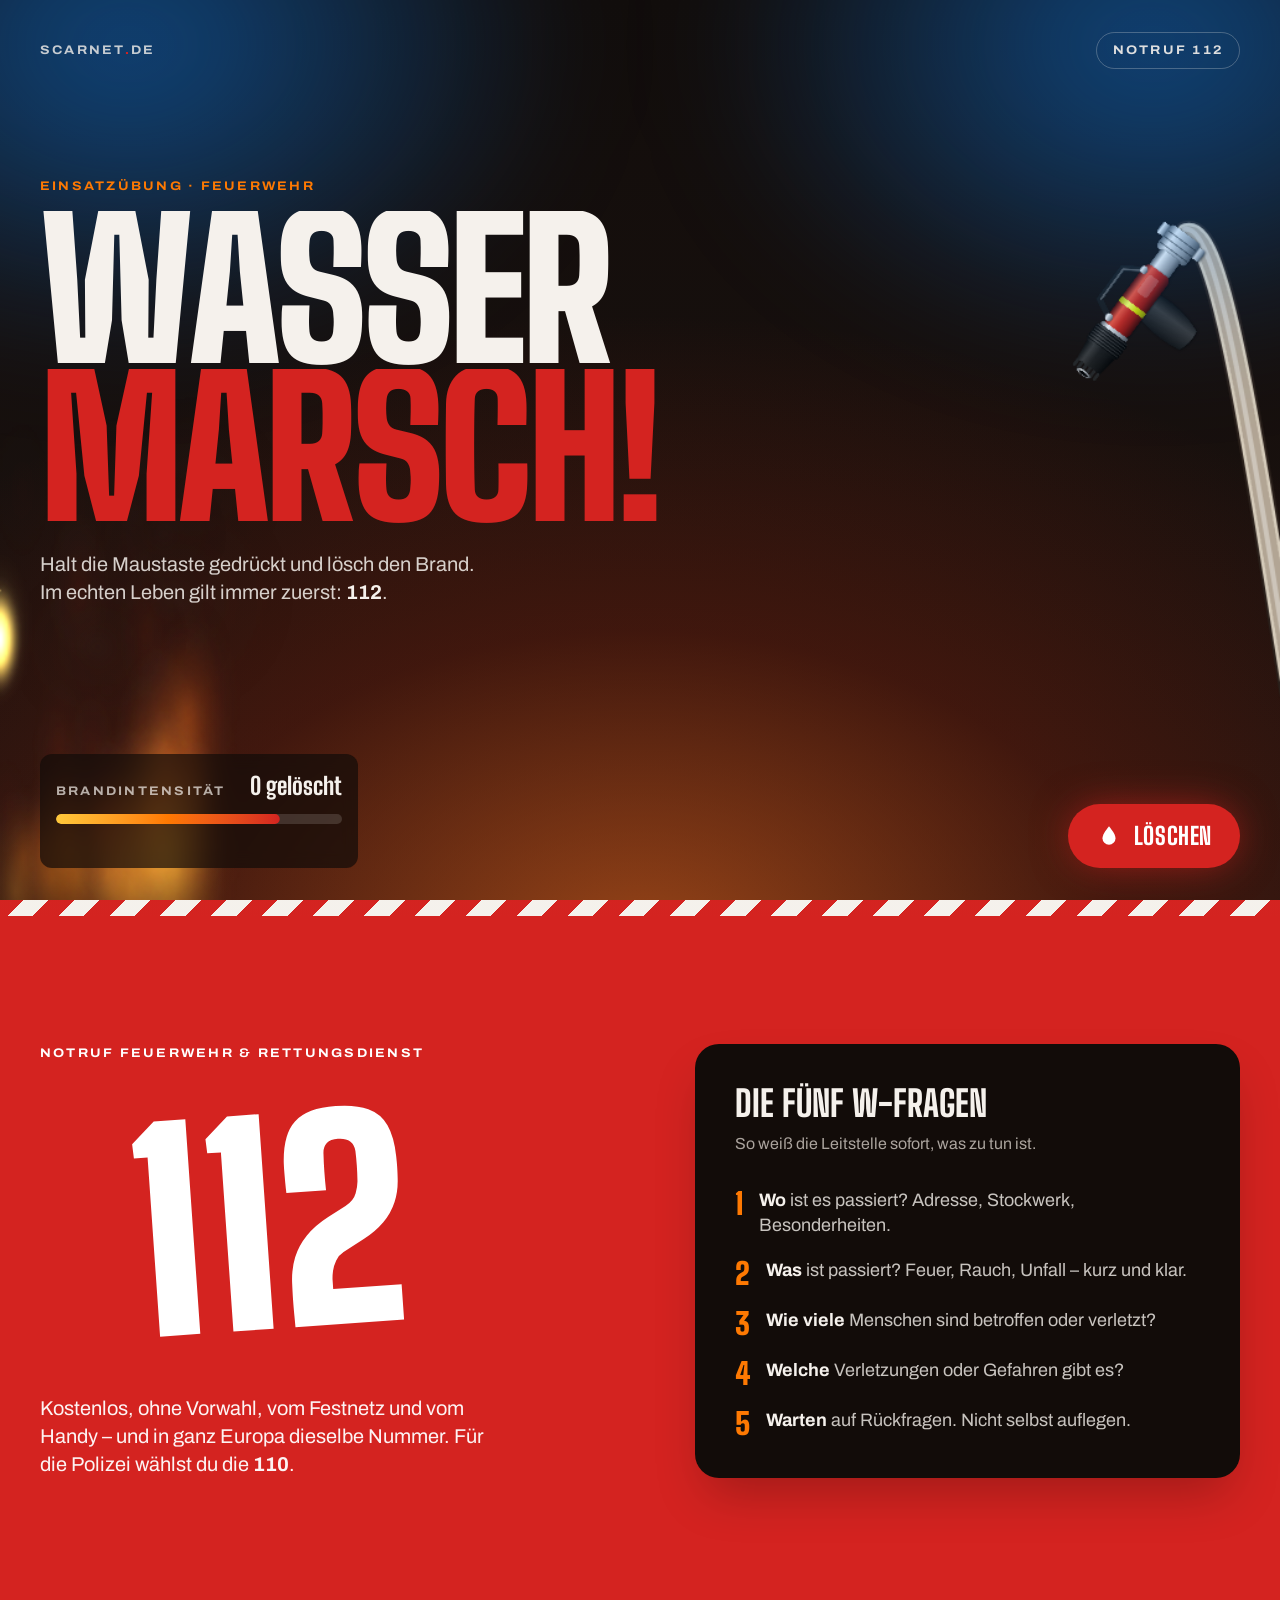
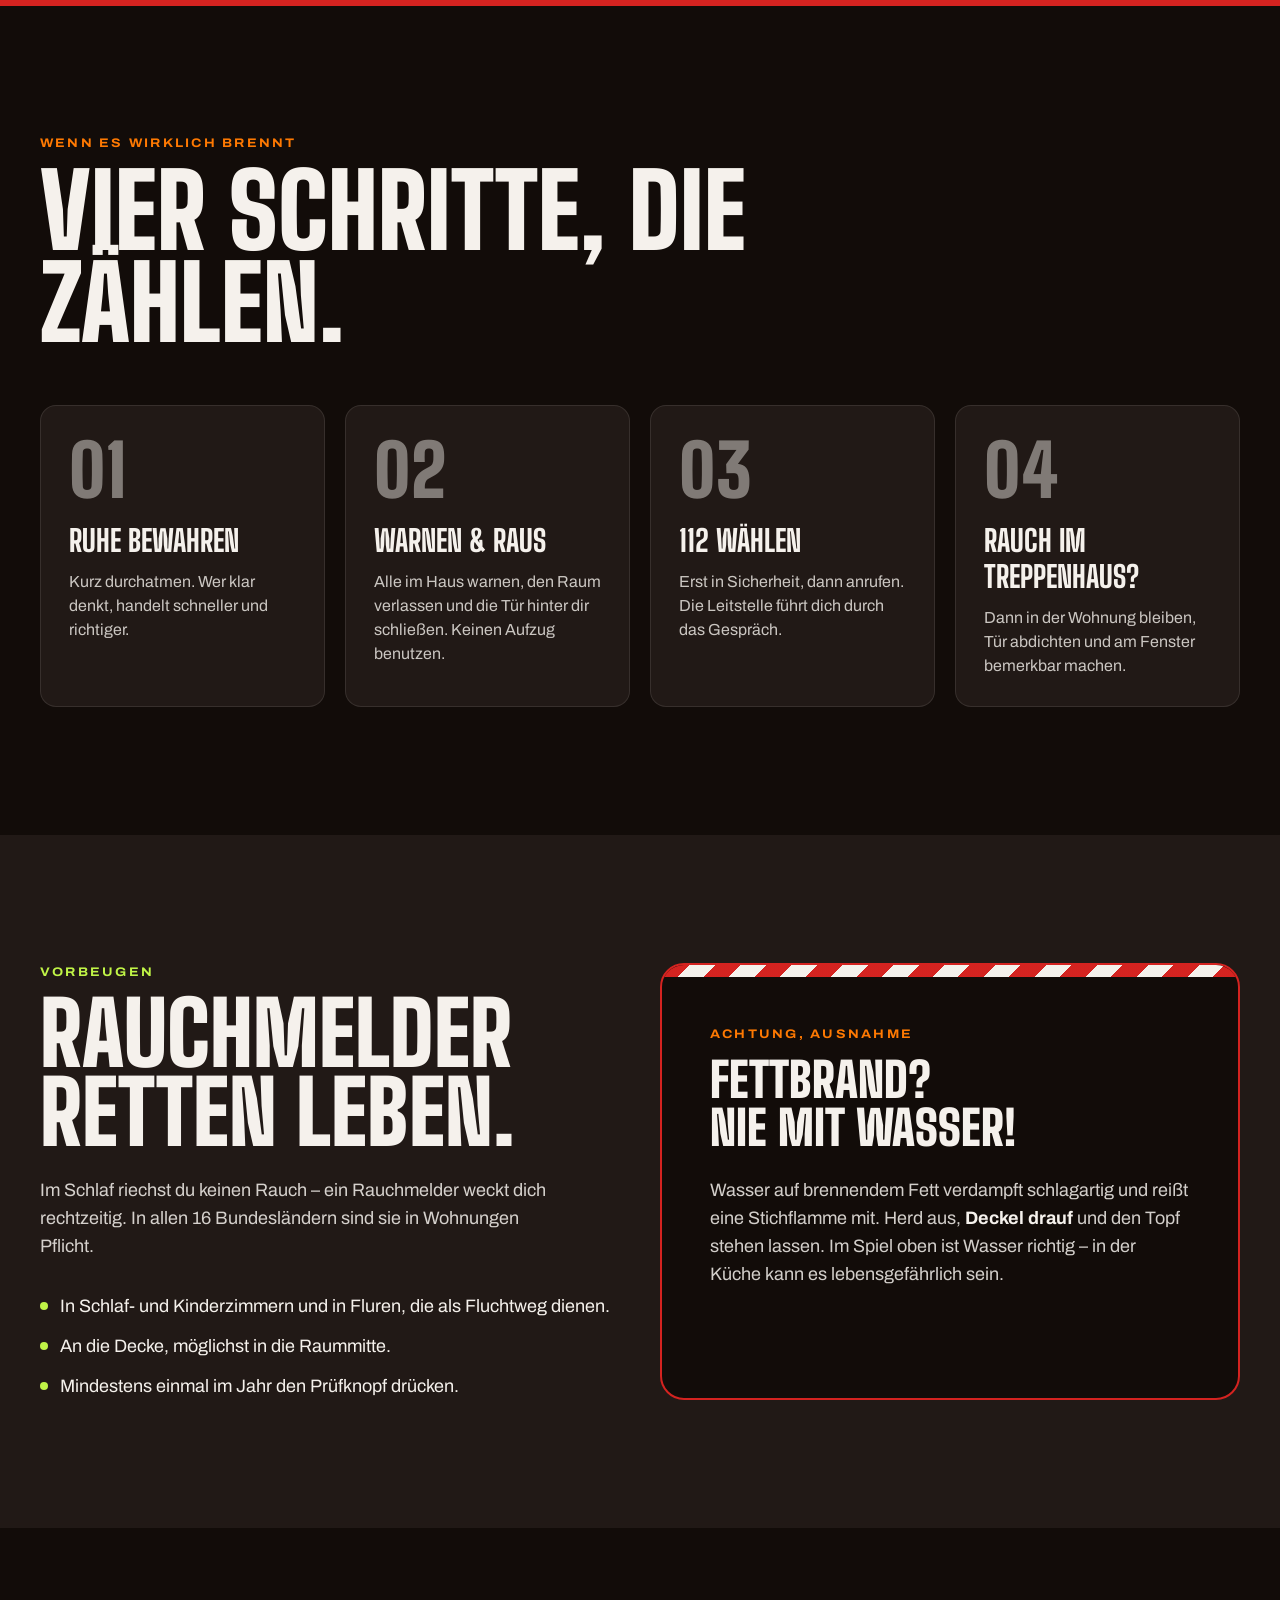
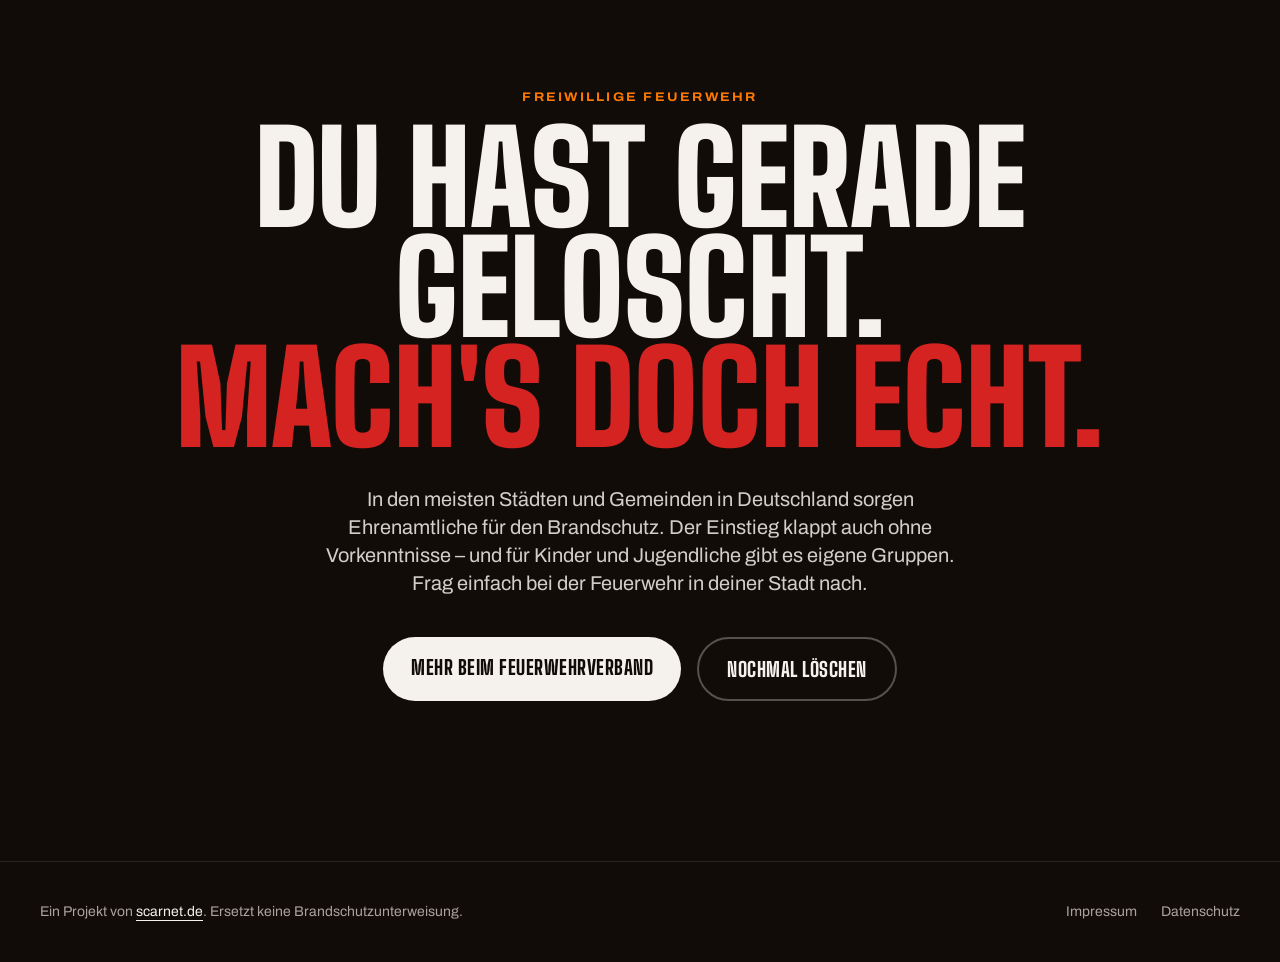
==== feuerwehr/index.html @ ac840544 "Neue Unterseite /feuerwehr: Landingpage „Wasser marsch!“ - Interaktive Lösch-Animation (Canvas): Feu" ====
<!DOCTYPE html><html lang="de"><head><meta charset="utf-8"><meta name="viewport" content="width=device-width, initial-scale=1"><title>Wasser marsch! – Feuerwehr-Landingpage | scarnet.de</title><meta name="description" content="Lösch den Brand selbst – und lern nebenbei, was im Ernstfall zählt: Notruf 112, die W-Fragen, Verhalten im Brandfall und warum Rauchmelder Leben retten."><link rel="canonical" href="https://scarnet.de/feuerwehr/"><meta name="theme-color" content="#1a1310"><link rel="icon" type="image/svg+xml" href="/feuerwehr/favicon.svg"><meta property="og:type" content="website"><meta property="og:locale" content="de_DE"><meta property="og:title" content="Wasser marsch! – Feuerwehr-Landingpage | scarnet.de"><meta property="og:description" content="Lösch den Brand selbst – und lern nebenbei, was im Ernstfall zählt: Notruf 112, die W-Fragen, Verhalten im Brandfall und warum Rauchmelder Leben retten."><meta property="og:url" content="https://scarnet.de/feuerwehr/"><link rel="stylesheet" href="/feuerwehr/assets/index.zznIgmLf.css"><style>html.lenis,html.lenis body{height:auto}.lenis:not(.lenis-autoToggle).lenis-stopped{overflow:clip}.lenis [data-lenis-prevent],.lenis [data-lenis-prevent-wheel],.lenis [data-lenis-prevent-touch],.lenis [data-lenis-prevent-vertical],.lenis [data-lenis-prevent-horizontal]{overscroll-behavior:contain}.lenis.lenis-smooth iframe{pointer-events:none}.lenis.lenis-autoToggle{transition-behavior:allow-discrete;transition-property:overflow;transition-duration:1ms}
</style></head><body class="min-h-dvh bg-nacht text-kreide"><a href="#inhalt" class="sr-only focus:not-sr-only focus:fixed focus:left-4 focus:top-4 focus:z-50 focus:bg-leucht focus:px-4 focus:py-2 focus:font-bold focus:text-nacht">Zum Inhalt springen</a><section id="einsatz" class="blaulicht relative isolate h-[100svh] min-h-[640px] overflow-hidden bg-gradient-to-b from-[#120d0b] to-[#1d1310]" aria-labelledby="hero-titel"><div id="glut" class="absolute inset-0 -z-20 opacity-80 transition-opacity duration-500" aria-hidden="true" style="background: radial-gradient(ellipse 75% 70% at 50% 105%, rgb(255 110 30 / 0.55), rgb(180 40 10 / 0.25) 50%, transparent 100%);"></div><canvas id="feuer" class="absolute inset-0 -z-10 h-full w-full touch-pan-y select-none" aria-hidden="true"></canvas><header class="relative z-10 flex items-center justify-between px-5 pt-5 sm:px-10 sm:pt-8"><a href="/" class="eyebrow text-kreide/80 hover:text-kreide">scarnet<span class="text-feuerrot">.</span>de</a><a href="#notruf" class="eyebrow rounded-full border border-kreide/25 px-4 py-2 text-kreide/90 hover:border-leucht hover:text-leucht">Notruf 112</a></header><div class="pointer-events-none relative z-10 px-5 pt-[9vh] sm:px-10 lg:pt-[12vh]"><p class="eyebrow hero-reveal text-glut">Einsatzübung · Feuerwehr</p><h1 id="hero-titel" class="hero-titel mt-4 font-display text-[clamp(4.2rem,15vw,13rem)] leading-[0.82] font-black tracking-tight uppercase">Wasser<br><span class="text-feuerrot">marsch!</span></h1><p class="hero-reveal mt-6 max-w-md text-lg text-kreide/85 sm:text-xl"><span class="hidden sm:inline">Halt die Maustaste gedrückt</span><span class="sm:hidden">Halt den Finger drauf</span> und lösch den Brand. Im echten Leben gilt immer zuerst: <strong class="text-kreide">112</strong>.</p><button id="animation-start" type="button" hidden class="pointer-events-auto mt-6 rounded-full border-2 border-glut px-5 py-2.5 font-bold text-glut hover:bg-glut hover:text-nacht">▶ Feuer-Animation starten</button></div><div class="absolute inset-x-0 bottom-0 z-10 flex flex-wrap items-end justify-between gap-4 px-5 pb-6 sm:px-10 sm:pb-8"><div class="hero-reveal min-w-[220px] rounded-xl bg-nacht/70 p-4 backdrop-blur-sm"><div class="flex items-baseline justify-between gap-6"><span class="eyebrow text-kreide/70">Brandintensität</span><span id="geloescht" class="font-display text-2xl font-extrabold" aria-live="polite">0 gelöscht</span></div><div class="mt-3 h-2.5 overflow-hidden rounded-full bg-kreide/15" role="meter" aria-label="Brandintensität" aria-valuemin="0" aria-valuemax="100" aria-valuenow="80" id="meter"><div id="meter-balken" class="h-full w-4/5 origin-left rounded-full bg-gradient-to-r from-flamme via-glut to-feuerrot"></div></div><p id="meldung" class="mt-2 h-5 text-sm text-leucht" aria-live="polite"></p></div><button id="spritze" type="button" class="hero-reveal group flex items-center gap-3 rounded-full bg-feuerrot px-7 py-4 font-display text-2xl font-extrabold tracking-wide text-white uppercase shadow-[0_0_40px_-5px] shadow-feuerrot/70 transition-transform select-none hover:scale-[1.03] active:scale-95" aria-describedby="spritze-hilfe"><svg width="26" height="26" viewBox="0 0 24 24" fill="none" aria-hidden="true"><path d="M12 3c3.5 4.6 6 8 6 11a6 6 0 1 1-12 0c0-3 2.5-6.4 6-11Z" fill="currentColor"></path></svg>Löschen</button><span id="spritze-hilfe" class="sr-only">Gedrückt halten (oder Leertaste halten), um automatisch auf den größten Brandherd zu zielen.</span></div></section><script type="module" src="/feuerwehr/assets/Hero.astro_astro_type_script_index_0_lang.CgoLhnxc.js"></script><main id="inhalt"><div class="warnstreifen h-4" aria-hidden="true"></div><!-- Notruf --><section id="notruf" class="relative overflow-hidden bg-feuerrot px-5 py-24 sm:px-10 lg:py-32" aria-labelledby="notruf-titel"><div class="mx-auto grid max-w-7xl gap-14 lg:grid-cols-[1.1fr_1fr] lg:items-center"><div><p class="eyebrow reveal text-white">Notruf Feuerwehr & Rettungsdienst</p><h2 id="notruf-titel" class="nummer mt-2 font-display text-[clamp(9rem,32vw,24rem)] leading-[0.78] font-black text-white">112</h2><p class="reveal mt-6 max-w-md text-xl text-white/95">Kostenlos, ohne Vorwahl, vom Festnetz und vom Handy – und in ganz Europa dieselbe Nummer. Für die Polizei wählst du die <strong>110</strong>.</p></div><div class="reveal rounded-3xl bg-nacht p-7 shadow-2xl sm:p-10"><h3 class="font-display text-4xl font-extrabold uppercase">Die fünf W-Fragen</h3><p class="mt-2 text-rauch">So weiß die Leitstelle sofort, was zu tun ist.</p><ol class="mt-8 space-y-5"><li class="wfrage flex gap-4"><span class="font-display text-3xl leading-none font-black text-glut tabular-nums">1</span><p class="text-lg leading-snug"><strong class="text-kreide">Wo</strong> <span class="text-kreide/80">ist es passiert? Adresse, Stockwerk, Besonderheiten.</span></p></li><li class="wfrage flex gap-4"><span class="font-display text-3xl leading-none font-black text-glut tabular-nums">2</span><p class="text-lg leading-snug"><strong class="text-kreide">Was</strong> <span class="text-kreide/80">ist passiert? Feuer, Rauch, Unfall – kurz und klar.</span></p></li><li class="wfrage flex gap-4"><span class="font-display text-3xl leading-none font-black text-glut tabular-nums">3</span><p class="text-lg leading-snug"><strong class="text-kreide">Wie viele</strong> <span class="text-kreide/80">Menschen sind betroffen oder verletzt?</span></p></li><li class="wfrage flex gap-4"><span class="font-display text-3xl leading-none font-black text-glut tabular-nums">4</span><p class="text-lg leading-snug"><strong class="text-kreide">Welche</strong> <span class="text-kreide/80">Verletzungen oder Gefahren gibt es?</span></p></li><li class="wfrage flex gap-4"><span class="font-display text-3xl leading-none font-black text-glut tabular-nums">5</span><p class="text-lg leading-snug"><strong class="text-kreide">Warten</strong> <span class="text-kreide/80">auf Rückfragen. Nicht selbst auflegen.</span></p></li></ol></div></div></section><!-- Verhalten im Brandfall --><section id="brandfall" class="px-5 py-24 sm:px-10 lg:py-32" aria-labelledby="brandfall-titel"><div class="mx-auto max-w-7xl"><p class="eyebrow reveal text-glut">Wenn es wirklich brennt</p><h2 id="brandfall-titel" class="reveal mt-3 max-w-3xl font-display text-[clamp(3rem,8vw,6.5rem)] leading-[0.9] font-black uppercase">Vier Schritte, die zählen.</h2><div class="mt-14 grid gap-5 sm:grid-cols-2 lg:grid-cols-4"><article class="karte group relative overflow-hidden rounded-2xl border border-kreide/10 bg-asche p-7"><span class="font-display text-7xl font-black text-kreide/45 transition-colors group-hover:text-feuerrot" aria-hidden="true">01</span><h3 class="mt-4 font-display text-3xl font-extrabold uppercase">Ruhe bewahren</h3><p class="mt-3 text-kreide/80">Kurz durchatmen. Wer klar denkt, handelt schneller und richtiger.</p><span class="reflex absolute inset-x-0 bottom-0 h-1.5 origin-left scale-x-0 transition-transform duration-500 group-hover:scale-x-100" aria-hidden="true"></span></article><article class="karte group relative overflow-hidden rounded-2xl border border-kreide/10 bg-asche p-7"><span class="font-display text-7xl font-black text-kreide/45 transition-colors group-hover:text-feuerrot" aria-hidden="true">02</span><h3 class="mt-4 font-display text-3xl font-extrabold uppercase">Warnen &amp; raus</h3><p class="mt-3 text-kreide/80">Alle im Haus warnen, den Raum verlassen und die Tür hinter dir schließen. Keinen Aufzug benutzen.</p><span class="reflex absolute inset-x-0 bottom-0 h-1.5 origin-left scale-x-0 transition-transform duration-500 group-hover:scale-x-100" aria-hidden="true"></span></article><article class="karte group relative overflow-hidden rounded-2xl border border-kreide/10 bg-asche p-7"><span class="font-display text-7xl font-black text-kreide/45 transition-colors group-hover:text-feuerrot" aria-hidden="true">03</span><h3 class="mt-4 font-display text-3xl font-extrabold uppercase">112 wählen</h3><p class="mt-3 text-kreide/80">Erst in Sicherheit, dann anrufen. Die Leitstelle führt dich durch das Gespräch.</p><span class="reflex absolute inset-x-0 bottom-0 h-1.5 origin-left scale-x-0 transition-transform duration-500 group-hover:scale-x-100" aria-hidden="true"></span></article><article class="karte group relative overflow-hidden rounded-2xl border border-kreide/10 bg-asche p-7"><span class="font-display text-7xl font-black text-kreide/45 transition-colors group-hover:text-feuerrot" aria-hidden="true">04</span><h3 class="mt-4 font-display text-3xl font-extrabold uppercase">Rauch im Treppenhaus?</h3><p class="mt-3 text-kreide/80">Dann in der Wohnung bleiben, Tür abdichten und am Fenster bemerkbar machen.</p><span class="reflex absolute inset-x-0 bottom-0 h-1.5 origin-left scale-x-0 transition-transform duration-500 group-hover:scale-x-100" aria-hidden="true"></span></article></div></div></section><!-- Rauchmelder & Fettbrand --><section id="rauchmelder" class="bg-asche px-5 py-24 sm:px-10 lg:py-32" aria-labelledby="rauchmelder-titel"><div class="mx-auto grid max-w-7xl gap-10 lg:grid-cols-2"><div class="reveal"><p class="eyebrow text-leucht">Vorbeugen</p><h2 id="rauchmelder-titel" class="mt-3 font-display text-[clamp(3rem,7vw,5.5rem)] leading-[0.9] font-black uppercase">Rauchmelder<br>retten Leben.</h2><p class="mt-6 max-w-lg text-lg text-kreide/85">Im Schlaf riechst du keinen Rauch – ein Rauchmelder weckt dich rechtzeitig. In allen 16 Bundesländern sind sie in Wohnungen Pflicht.</p><ul class="mt-8 space-y-3 text-lg"><li class="flex gap-3"><span class="mt-2.5 h-2 w-2 shrink-0 rounded-full bg-leucht" aria-hidden="true"></span>In Schlaf- und Kinderzimmern und in Fluren, die als Fluchtweg dienen.</li><li class="flex gap-3"><span class="mt-2.5 h-2 w-2 shrink-0 rounded-full bg-leucht" aria-hidden="true"></span>An die Decke, möglichst in die Raummitte.</li><li class="flex gap-3"><span class="mt-2.5 h-2 w-2 shrink-0 rounded-full bg-leucht" aria-hidden="true"></span>Mindestens einmal im Jahr den Prüfknopf drücken.</li></ul></div><aside class="reveal relative overflow-hidden rounded-3xl border-2 border-feuerrot bg-nacht p-8 sm:p-12" aria-labelledby="fett-titel"><div class="warnstreifen absolute inset-x-0 top-0 h-3" aria-hidden="true"></div><p class="eyebrow mt-3 text-glut">Achtung, Ausnahme</p><h3 id="fett-titel" class="mt-3 font-display text-5xl leading-none font-black uppercase">Fettbrand?<br>Nie mit Wasser!</h3><p class="mt-6 text-lg text-kreide/85">Wasser auf brennendem Fett verdampft schlagartig und reißt eine Stichflamme mit. Herd aus, <strong class="text-kreide">Deckel drauf</strong> und den Topf stehen lassen. Im Spiel oben ist Wasser richtig – in der Küche kann es lebensgefährlich sein.</p></aside></div></section><!-- Mitmachen --><section id="mitmachen" class="relative overflow-hidden px-5 py-28 sm:px-10 lg:py-40" aria-labelledby="mitmachen-titel"><div class="mx-auto max-w-5xl text-center"><p class="eyebrow reveal text-glut">Freiwillige Feuerwehr</p><h2 id="mitmachen-titel" class="mitmachen-titel mt-4 font-display text-[clamp(3.4rem,10vw,8.5rem)] leading-[0.86] font-black uppercase">Du hast gerade gelöscht.<br><span class="text-feuerrot">Mach's doch echt.</span></h2><p class="reveal mx-auto mt-8 max-w-2xl text-lg text-kreide/85 sm:text-xl">In den meisten Städten und Gemeinden in Deutschland sorgen Ehrenamtliche für den Brandschutz. Der Einstieg klappt auch ohne Vorkenntnisse – und für Kinder und Jugendliche gibt es eigene Gruppen. Frag einfach bei der Feuerwehr in deiner Stadt nach.</p><div class="reveal mt-10 flex flex-wrap justify-center gap-4"><a href="https://www.feuerwehrverband.de" rel="noopener" target="_blank" class="rounded-full bg-kreide px-7 py-4 font-display text-xl font-extrabold tracking-wide text-nacht uppercase transition-transform hover:scale-[1.03]">Mehr beim Feuerwehrverband<span class="sr-only"> (öffnet in neuem Tab)</span></a><a href="#einsatz" class="rounded-full border-2 border-kreide/30 px-7 py-4 font-display text-xl font-extrabold tracking-wide uppercase hover:border-leucht hover:text-leucht">Nochmal löschen</a></div></div></section></main><footer class="border-t border-kreide/10 px-5 py-10 sm:px-10"><div class="mx-auto flex max-w-7xl flex-wrap items-center justify-between gap-4 text-sm text-rauch"><p>Ein Projekt von <a href="/" class="text-kreide underline underline-offset-4 hover:text-leucht">scarnet.de</a>. Ersetzt keine Brandschutzunterweisung.</p><nav aria-label="Rechtliches" class="flex gap-6"><a href="/impressum.html" class="hover:text-kreide">Impressum</a><a href="/datenschutz.html" class="hover:text-kreide">Datenschutz</a></nav></div></footer></body></html><script type="module" src="/feuerwehr/assets/index.astro_astro_type_script_index_0_lang.x2PmOi1U.js"></script>
---- feuerwehr/assets/index.zznIgmLf.css ----
@font-face{font-family:Archivo Variable;font-style:normal;font-display:swap;font-weight:100 900;font-stretch:62% 125%;src:url(/feuerwehr/assets/archivo-vietnamese-wdth-normal.rJmnGBSt.woff2)format("woff2-variations");unicode-range:U+102-103,U+110-111,U+128-129,U+168-169,U+1A0-1A1,U+1AF-1B0,U+300-301,U+303-304,U+308-309,U+323,U+329,U+1EA0-1EF9,U+20AB}@font-face{font-family:Archivo Variable;font-style:normal;font-display:swap;font-weight:100 900;font-stretch:62% 125%;src:url(/feuerwehr/assets/archivo-latin-ext-wdth-normal.7khWdh9v.woff2)format("woff2-variations");unicode-range:U+100-2BA,U+2BD-2C5,U+2C7-2CC,U+2CE-2D7,U+2DD-2FF,U+304,U+308,U+329,U+1D00-1DBF,U+1E00-1E9F,U+1EF2-1EFF,U+2020,U+20A0-20AB,U+20AD-20C0,U+2113,U+2C60-2C7F,U+A720-A7FF}@font-face{font-family:Archivo Variable;font-style:normal;font-display:swap;font-weight:100 900;font-stretch:62% 125%;src:url(/feuerwehr/assets/archivo-latin-wdth-normal.DY7AcnAa.woff2)format("woff2-variations");unicode-range:U+??,U+131,U+152-153,U+2BB-2BC,U+2C6,U+2DA,U+2DC,U+304,U+308,U+329,U+2000-206F,U+20AC,U+2122,U+2191,U+2193,U+2212,U+2215,U+FEFF,U+FFFD}@font-face{font-family:Big Shoulders Display;font-style:normal;font-display:swap;font-weight:800;src:url(/feuerwehr/assets/big-shoulders-display-vietnamese-800-normal.TfqTMNKp.woff2)format("woff2"),url(/feuerwehr/assets/big-shoulders-display-vietnamese-800-normal.zHzF0To4.woff)format("woff");unicode-range:U+102-103,U+110-111,U+128-129,U+168-169,U+1A0-1A1,U+1AF-1B0,U+300-301,U+303-304,U+308-309,U+323,U+329,U+1EA0-1EF9,U+20AB}@font-face{font-family:Big Shoulders Display;font-style:normal;font-display:swap;font-weight:800;src:url(/feuerwehr/assets/big-shoulders-display-latin-ext-800-normal.fpv_pHPA.woff2)format("woff2"),url(/feuerwehr/assets/big-shoulders-display-latin-ext-800-normal.BQnXNQRw.woff)format("woff");unicode-range:U+100-2BA,U+2BD-2C5,U+2C7-2CC,U+2CE-2D7,U+2DD-2FF,U+304,U+308,U+329,U+1D00-1DBF,U+1E00-1E9F,U+1EF2-1EFF,U+2020,U+20A0-20AB,U+20AD-20C0,U+2113,U+2C60-2C7F,U+A720-A7FF}@font-face{font-family:Big Shoulders Display;font-style:normal;font-display:swap;font-weight:800;src:url(/feuerwehr/assets/big-shoulders-display-latin-800-normal.DDUD9Xuh.woff2)format("woff2"),url(/feuerwehr/assets/big-shoulders-display-latin-800-normal.CI0lhnTM.woff)format("woff");unicode-range:U+??,U+131,U+152-153,U+2BB-2BC,U+2C6,U+2DA,U+2DC,U+304,U+308,U+329,U+2000-206F,U+20AC,U+2122,U+2191,U+2193,U+2212,U+2215,U+FEFF,U+FFFD}@font-face{font-family:Big Shoulders Display;font-style:normal;font-display:swap;font-weight:900;src:url(/feuerwehr/assets/big-shoulders-display-vietnamese-900-normal.B_uE6zXf.woff2)format("woff2"),url(/feuerwehr/assets/big-shoulders-display-vietnamese-900-normal.BKSkdzuv.woff)format("woff");unicode-range:U+102-103,U+110-111,U+128-129,U+168-169,U+1A0-1A1,U+1AF-1B0,U+300-301,U+303-304,U+308-309,U+323,U+329,U+1EA0-1EF9,U+20AB}@font-face{font-family:Big Shoulders Display;font-style:normal;font-display:swap;font-weight:900;src:url(/feuerwehr/assets/big-shoulders-display-latin-ext-900-normal.HMld4L9H.woff2)format("woff2"),url(/feuerwehr/assets/big-shoulders-display-latin-ext-900-normal.DkuviPcI.woff)format("woff");unicode-range:U+100-2BA,U+2BD-2C5,U+2C7-2CC,U+2CE-2D7,U+2DD-2FF,U+304,U+308,U+329,U+1D00-1DBF,U+1E00-1E9F,U+1EF2-1EFF,U+2020,U+20A0-20AB,U+20AD-20C0,U+2113,U+2C60-2C7F,U+A720-A7FF}@font-face{font-family:Big Shoulders Display;font-style:normal;font-display:swap;font-weight:900;src:url(/feuerwehr/assets/big-shoulders-display-latin-900-normal.CW8trzgu.woff2)format("woff2"),url(/feuerwehr/assets/big-shoulders-display-latin-900-normal.DMT-1gsg.woff)format("woff");unicode-range:U+??,U+131,U+152-153,U+2BB-2BC,U+2C6,U+2DA,U+2DC,U+304,U+308,U+329,U+2000-206F,U+20AC,U+2122,U+2191,U+2193,U+2212,U+2215,U+FEFF,U+FFFD}@layer properties{@supports (((-webkit-hyphens:none)) and (not (margin-trim:block))) or ((-moz-orient:inline) and (not (color:rgb(from red r g b)))){*,:before,:after,::backdrop{--tw-scale-x:1;--tw-scale-y:1;--tw-scale-z:1;--tw-rotate-x:initial;--tw-rotate-y:initial;--tw-rotate-z:initial;--tw-skew-x:initial;--tw-skew-y:initial;--tw-pan-x:initial;--tw-pan-y:initial;--tw-pinch-zoom:initial;--tw-space-y-reverse:0;--tw-border-style:solid;--tw-gradient-position:initial;--tw-gradient-from:#0000;--tw-gradient-via:#0000;--tw-gradient-to:#0000;--tw-gradient-stops:initial;--tw-gradient-via-stops:initial;--tw-gradient-from-position:0%;--tw-gradient-via-position:50%;--tw-gradient-to-position:100%;--tw-leading:initial;--tw-font-weight:initial;--tw-tracking:initial;--tw-ordinal:initial;--tw-slashed-zero:initial;--tw-numeric-figure:initial;--tw-numeric-spacing:initial;--tw-numeric-fraction:initial;--tw-shadow:0 0 #0000;--tw-shadow-color:initial;--tw-shadow-alpha:100%;--tw-inset-shadow:0 0 #0000;--tw-inset-shadow-color:initial;--tw-inset-shadow-alpha:100%;--tw-ring-color:initial;--tw-ring-shadow:0 0 #0000;--tw-inset-ring-color:initial;--tw-inset-ring-shadow:0 0 #0000;--tw-ring-inset:initial;--tw-ring-offset-width:0px;--tw-ring-offset-color:#fff;--tw-ring-offset-shadow:0 0 #0000;--tw-outline-style:solid;--tw-backdrop-blur:initial;--tw-backdrop-brightness:initial;--tw-backdrop-contrast:initial;--tw-backdrop-grayscale:initial;--tw-backdrop-hue-rotate:initial;--tw-backdrop-invert:initial;--tw-backdrop-opacity:initial;--tw-backdrop-saturate:initial;--tw-backdrop-sepia:initial;--tw-duration:initial}}}@layer theme{:root,:host{--font-sans:"Archivo Variable", system-ui, sans-serif;--font-mono:ui-monospace, SFMono-Regular, Menlo, Monaco, Consolas, "Liberation Mono", "Courier New", monospace;--color-white:#fff;--spacing:.25rem;--container-md:28rem;--container-lg:32rem;--container-2xl:42rem;--container-3xl:48rem;--container-5xl:64rem;--container-7xl:80rem;--text-sm:.875rem;--text-sm--line-height:calc(1.25 / .875);--text-lg:1.125rem;--text-lg--line-height:calc(1.75 / 1.125);--text-xl:1.25rem;--text-xl--line-height:calc(1.75 / 1.25);--text-2xl:1.5rem;--text-2xl--line-height:calc(2 / 1.5);--text-3xl:1.875rem;--text-3xl--line-height:calc(2.25 / 1.875);--text-4xl:2.25rem;--text-4xl--line-height:calc(2.5 / 2.25);--text-5xl:3rem;--text-5xl--line-height:1;--text-6xl:3.75rem;--text-6xl--line-height:1;--text-7xl:4.5rem;--text-7xl--line-height:1;--font-weight-bold:700;--font-weight-extrabold:800;--font-weight-black:900;--tracking-tight:-.025em;--tracking-wide:.025em;--leading-snug:1.375;--radius-xl:.75rem;--radius-2xl:1rem;--radius-3xl:1.5rem;--blur-sm:8px;--default-transition-duration:.15s;--default-transition-timing-function:cubic-bezier(.4, 0, .2, 1);--default-font-family:var(--font-sans);--default-mono-font-family:var(--font-mono);--color-nacht:oklch(16% .012 40);--color-asche:oklch(22% .014 40);--color-rauch:oklch(72% .012 60);--color-kreide:oklch(96% .008 80);--color-feuerrot:oklch(56% .21 28);--color-glut:oklch(72% .19 50);--color-flamme:oklch(86% .16 85);--color-leucht:oklch(90% .2 125);--font-display:"Big Shoulders Display", "Arial Narrow", sans-serif}}@layer base{*,:after,:before,::backdrop{box-sizing:border-box;border:0 solid;margin:0;padding:0}::file-selector-button{box-sizing:border-box;border:0 solid;margin:0;padding:0}html,:host{-webkit-text-size-adjust:100%;tab-size:4;line-height:1.5;font-family:var(--default-font-family,-apple-system, BlinkMacSystemFont, "Segoe UI", Roboto, "Helvetica Neue", "Noto Sans", Arial, sans-serif, "Apple Color Emoji", "Segoe UI Emoji", "Segoe UI Symbol", "Noto Color Emoji");font-feature-settings:var(--default-font-feature-settings,normal);font-variation-settings:var(--default-font-variation-settings,normal);-webkit-tap-highlight-color:transparent}hr{height:0;color:inherit;border-top-width:1px}abbr:where([title]){text-decoration:underline dotted}h1,h2,h3,h4,h5,h6{font-size:inherit;font-weight:inherit}a{color:inherit;-webkit-text-decoration:inherit;-webkit-text-decoration:inherit;-webkit-text-decoration:inherit;text-decoration:inherit}b,strong{font-weight:bolder}code,kbd,samp,pre{font-family:var(--default-mono-font-family,ui-monospace, SFMono-Regular, Menlo, Monaco, Consolas, "Liberation Mono", "Courier New", monospace);font-feature-settings:var(--default-mono-font-feature-settings,normal);font-variation-settings:var(--default-mono-font-variation-settings,normal);font-size:1em}small{font-size:80%}sub,sup{vertical-align:baseline;font-size:75%;line-height:0;position:relative}sub{bottom:-.25em}sup{top:-.5em}table{text-indent:0;border-color:inherit;border-collapse:collapse}:-moz-focusring:where(:not(iframe)){outline:auto}progress{vertical-align:baseline}summary{display:list-item}ol,ul,menu{list-style:none}img,svg,video,canvas,audio,iframe,embed,object{vertical-align:middle;display:block}img,video{max-width:100%;height:auto}button,input,select,optgroup,textarea{font:inherit;font-feature-settings:inherit;font-variation-settings:inherit;letter-spacing:inherit;color:inherit;opacity:1;background-color:#0000;border-radius:0}::file-selector-button{font:inherit;font-feature-settings:inherit;font-variation-settings:inherit;letter-spacing:inherit;color:inherit;opacity:1;background-color:#0000;border-radius:0}:where(select:is([multiple],[size])) optgroup{font-weight:bolder}:where(select:is([multiple],[size])) optgroup option{padding-inline-start:20px}::file-selector-button{margin-inline-end:4px}::placeholder{opacity:1}@supports (not ((-webkit-appearance:-apple-pay-button))) or (contain-intrinsic-size:1px){::placeholder{color:currentColor}@supports (color:color-mix(in lab, red, red)){::placeholder{color:color-mix(in oklab, currentcolor 50%, transparent)}}}textarea{resize:vertical}::-webkit-search-decoration{-webkit-appearance:none}::-webkit-date-and-time-value{min-height:1lh;text-align:inherit}::-webkit-datetime-edit{display:inline-flex}::-webkit-datetime-edit-fields-wrapper{padding:0}::-webkit-datetime-edit{padding-block:0}::-webkit-datetime-edit-year-field{padding-block:0}::-webkit-datetime-edit-month-field{padding-block:0}::-webkit-datetime-edit-day-field{padding-block:0}::-webkit-datetime-edit-hour-field{padding-block:0}::-webkit-datetime-edit-minute-field{padding-block:0}::-webkit-datetime-edit-second-field{padding-block:0}::-webkit-datetime-edit-millisecond-field{padding-block:0}::-webkit-datetime-edit-meridiem-field{padding-block:0}::-webkit-calendar-picker-indicator{line-height:1}:-moz-ui-invalid{box-shadow:none}button,input:where([type=button],[type=reset],[type=submit]){appearance:button}::file-selector-button{appearance:button}::-webkit-inner-spin-button{height:auto}::-webkit-outer-spin-button{height:auto}[hidden]:where(:not([hidden=until-found])){display:none!important}html{background:var(--color-nacht);color:var(--color-kreide);font-family:var(--font-sans);-webkit-font-smoothing:antialiased}::selection{background:var(--color-feuerrot);color:#fff}:focus-visible{outline:3px solid var(--color-leucht);outline-offset:3px;border-radius:4px}}@layer components{.warnstreifen{background:repeating-linear-gradient(-45deg, var(--color-feuerrot) 0 18px, var(--color-kreide) 18px 36px)}.reflex{background:linear-gradient(90deg, var(--color-leucht), oklch(95% .12 110), var(--color-leucht))}.eyebrow{font-family:var(--font-sans);letter-spacing:.18em;text-transform:uppercase;font-size:.78rem;font-weight:700;font-stretch:112%}}@layer utilities{.pointer-events-auto{pointer-events:auto}.pointer-events-none{pointer-events:none}.visible{visibility:visible}.sr-only{clip-path:inset(50%);white-space:nowrap;border-width:0;width:1px;height:1px;margin:-1px;padding:0;position:absolute;overflow:hidden}.absolute{position:absolute}.relative{position:relative}.static{position:static}.inset-0{inset:0}.inset-x-0{inset-inline:0}.top-0{top:0}.bottom-0{bottom:0}.isolate{isolation:isolate}.-z-10{z-index:calc(10 * -1)}.-z-20{z-index:calc(20 * -1)}.z-10{z-index:10}.mx-auto{margin-inline:auto}.mt-2{margin-top:calc(var(--spacing) * 2)}.mt-2\.5{margin-top:calc(var(--spacing) * 2.5)}.mt-3{margin-top:calc(var(--spacing) * 3)}.mt-4{margin-top:calc(var(--spacing) * 4)}.mt-6{margin-top:calc(var(--spacing) * 6)}.mt-8{margin-top:calc(var(--spacing) * 8)}.mt-10{margin-top:calc(var(--spacing) * 10)}.mt-14{margin-top:calc(var(--spacing) * 14)}.contents{display:contents}.flex{display:flex}.grid{display:grid}.hidden{display:none}.table{display:table}.h-1\.5{height:calc(var(--spacing) * 1.5)}.h-2{height:calc(var(--spacing) * 2)}.h-2\.5{height:calc(var(--spacing) * 2.5)}.h-3{height:calc(var(--spacing) * 3)}.h-4{height:calc(var(--spacing) * 4)}.h-5{height:calc(var(--spacing) * 5)}.h-\[100svh\]{height:100svh}.h-full{height:100%}.min-h-\[640px\]{min-height:640px}.min-h-dvh{min-height:100dvh}.w-2{width:calc(var(--spacing) * 2)}.w-4\/5{width:80%}.w-full{width:100%}.max-w-2xl{max-width:var(--container-2xl)}.max-w-3xl{max-width:var(--container-3xl)}.max-w-5xl{max-width:var(--container-5xl)}.max-w-7xl{max-width:var(--container-7xl)}.max-w-lg{max-width:var(--container-lg)}.max-w-md{max-width:var(--container-md)}.min-w-\[220px\]{min-width:220px}.shrink-0{flex-shrink:0}.origin-left{transform-origin:0}.scale-x-0{--tw-scale-x:0%;scale:var(--tw-scale-x) var(--tw-scale-y)}.transform{transform:var(--tw-rotate-x, ) var(--tw-rotate-y, ) var(--tw-rotate-z, ) var(--tw-skew-x, ) var(--tw-skew-y, )}.touch-pan-y{--tw-pan-y:pan-y;touch-action:var(--tw-pan-x, ) var(--tw-pan-y, ) var(--tw-pinch-zoom, )}.flex-wrap{flex-wrap:wrap}.items-baseline{align-items:baseline}.items-center{align-items:center}.items-end{align-items:flex-end}.justify-between{justify-content:space-between}.justify-center{justify-content:center}.gap-3{gap:calc(var(--spacing) * 3)}.gap-4{gap:calc(var(--spacing) * 4)}.gap-5{gap:calc(var(--spacing) * 5)}.gap-6{gap:calc(var(--spacing) * 6)}.gap-10{gap:calc(var(--spacing) * 10)}.gap-14{gap:calc(var(--spacing) * 14)}:where(.space-y-3>:not(:last-child)){--tw-space-y-reverse:0;margin-block-start:calc(calc(var(--spacing) * 3) * var(--tw-space-y-reverse));margin-block-end:calc(calc(var(--spacing) * 3) * calc(1 - var(--tw-space-y-reverse)))}:where(.space-y-4>:not(:last-child)){--tw-space-y-reverse:0;margin-block-start:calc(calc(var(--spacing) * 4) * var(--tw-space-y-reverse));margin-block-end:calc(calc(var(--spacing) * 4) * calc(1 - var(--tw-space-y-reverse)))}:where(.space-y-5>:not(:last-child)){--tw-space-y-reverse:0;margin-block-start:calc(calc(var(--spacing) * 5) * var(--tw-space-y-reverse));margin-block-end:calc(calc(var(--spacing) * 5) * calc(1 - var(--tw-space-y-reverse)))}.overflow-clip{overflow:clip}.overflow-hidden{overflow:hidden}.rounded-2xl{border-radius:var(--radius-2xl)}.rounded-3xl{border-radius:var(--radius-3xl)}.rounded-full{border-radius:2147483647px}.rounded-xl{border-radius:var(--radius-xl)}.border{border-style:var(--tw-border-style);border-width:1px}.border-2{border-style:var(--tw-border-style);border-width:2px}.border-t{border-top-style:var(--tw-border-style);border-top-width:1px}.border-dashed{--tw-border-style:dashed;border-style:dashed}.border-feuerrot{border-color:var(--color-feuerrot)}.border-glut{border-color:var(--color-glut)}.border-glut\/60{border-color:#fe780299}@supports (color:color-mix(in lab, red, red)){.border-glut\/60{border-color:color-mix(in oklab, var(--color-glut) 60%, transparent)}}.border-kreide\/10{border-color:#f5f1ec1a}@supports (color:color-mix(in lab, red, red)){.border-kreide\/10{border-color:color-mix(in oklab, var(--color-kreide) 10%, transparent)}}.border-kreide\/25{border-color:#f5f1ec40}@supports (color:color-mix(in lab, red, red)){.border-kreide\/25{border-color:color-mix(in oklab, var(--color-kreide) 25%, transparent)}}.border-kreide\/30{border-color:#f5f1ec4d}@supports (color:color-mix(in lab, red, red)){.border-kreide\/30{border-color:color-mix(in oklab, var(--color-kreide) 30%, transparent)}}.bg-asche{background-color:var(--color-asche)}.bg-feuerrot{background-color:var(--color-feuerrot)}.bg-kreide{background-color:var(--color-kreide)}.bg-kreide\/15{background-color:#f5f1ec26}@supports (color:color-mix(in lab, red, red)){.bg-kreide\/15{background-color:color-mix(in oklab, var(--color-kreide) 15%, transparent)}}.bg-leucht{background-color:var(--color-leucht)}.bg-nacht{background-color:var(--color-nacht)}.bg-nacht\/70{background-color:#120c09b3}@supports (color:color-mix(in lab, red, red)){.bg-nacht\/70{background-color:color-mix(in oklab, var(--color-nacht) 70%, transparent)}}.bg-gradient-to-b{--tw-gradient-position:to bottom in oklab;background-image:linear-gradient(var(--tw-gradient-stops))}.bg-gradient-to-r{--tw-gradient-position:to right in oklab;background-image:linear-gradient(var(--tw-gradient-stops))}.from-\[\#120d0b\]{--tw-gradient-from:#120d0b;--tw-gradient-stops:var(--tw-gradient-via-stops,var(--tw-gradient-position), var(--tw-gradient-from) var(--tw-gradient-from-position), var(--tw-gradient-to) var(--tw-gradient-to-position))}.from-flamme{--tw-gradient-from:var(--color-flamme);--tw-gradient-stops:var(--tw-gradient-via-stops,var(--tw-gradient-position), var(--tw-gradient-from) var(--tw-gradient-from-position), var(--tw-gradient-to) var(--tw-gradient-to-position))}.via-glut{--tw-gradient-via:var(--color-glut);--tw-gradient-via-stops:var(--tw-gradient-position), var(--tw-gradient-from) var(--tw-gradient-from-position), var(--tw-gradient-via) var(--tw-gradient-via-position), var(--tw-gradient-to) var(--tw-gradient-to-position);--tw-gradient-stops:var(--tw-gradient-via-stops)}.to-\[\#1d1310\]{--tw-gradient-to:#1d1310;--tw-gradient-stops:var(--tw-gradient-via-stops,var(--tw-gradient-position), var(--tw-gradient-from) var(--tw-gradient-from-position), var(--tw-gradient-to) var(--tw-gradient-to-position))}.to-feuerrot{--tw-gradient-to:var(--color-feuerrot);--tw-gradient-stops:var(--tw-gradient-via-stops,var(--tw-gradient-position), var(--tw-gradient-from) var(--tw-gradient-from-position), var(--tw-gradient-to) var(--tw-gradient-to-position))}.p-4{padding:calc(var(--spacing) * 4)}.p-6{padding:calc(var(--spacing) * 6)}.p-7{padding:calc(var(--spacing) * 7)}.p-8{padding:calc(var(--spacing) * 8)}.px-4{padding-inline:calc(var(--spacing) * 4)}.px-5{padding-inline:calc(var(--spacing) * 5)}.px-7{padding-inline:calc(var(--spacing) * 7)}.py-2{padding-block:calc(var(--spacing) * 2)}.py-2\.5{padding-block:calc(var(--spacing) * 2.5)}.py-4{padding-block:calc(var(--spacing) * 4)}.py-10{padding-block:calc(var(--spacing) * 10)}.py-20{padding-block:calc(var(--spacing) * 20)}.py-24{padding-block:calc(var(--spacing) * 24)}.py-28{padding-block:calc(var(--spacing) * 28)}.pt-5{padding-top:calc(var(--spacing) * 5)}.pt-\[9vh\]{padding-top:9vh}.pb-6{padding-bottom:calc(var(--spacing) * 6)}.text-center{text-align:center}.font-display{font-family:var(--font-display)}.text-2xl{font-size:var(--text-2xl);line-height:var(--tw-leading,var(--text-2xl--line-height))}.text-3xl{font-size:var(--text-3xl);line-height:var(--tw-leading,var(--text-3xl--line-height))}.text-4xl{font-size:var(--text-4xl);line-height:var(--tw-leading,var(--text-4xl--line-height))}.text-5xl{font-size:var(--text-5xl);line-height:var(--tw-leading,var(--text-5xl--line-height))}.text-6xl{font-size:var(--text-6xl);line-height:var(--tw-leading,var(--text-6xl--line-height))}.text-7xl{font-size:var(--text-7xl);line-height:var(--tw-leading,var(--text-7xl--line-height))}.text-lg{font-size:var(--text-lg);line-height:var(--tw-leading,var(--text-lg--line-height))}.text-sm{font-size:var(--text-sm);line-height:var(--tw-leading,var(--text-sm--line-height))}.text-xl{font-size:var(--text-xl);line-height:var(--tw-leading,var(--text-xl--line-height))}.text-\[clamp\(3\.4rem\,10vw\,8\.5rem\)\]{font-size:clamp(3.4rem,10vw,8.5rem)}.text-\[clamp\(3rem\,7vw\,5\.5rem\)\]{font-size:clamp(3rem,7vw,5.5rem)}.text-\[clamp\(3rem\,8vw\,6\.5rem\)\]{font-size:clamp(3rem,8vw,6.5rem)}.text-\[clamp\(4\.2rem\,15vw\,13rem\)\]{font-size:clamp(4.2rem,15vw,13rem)}.text-\[clamp\(9rem\,32vw\,24rem\)\]{font-size:clamp(9rem,32vw,24rem)}.leading-\[0\.9\]{--tw-leading:.9;line-height:.9}.leading-\[0\.78\]{--tw-leading:.78;line-height:.78}.leading-\[0\.82\]{--tw-leading:.82;line-height:.82}.leading-\[0\.86\]{--tw-leading:.86;line-height:.86}.leading-none{--tw-leading:1;line-height:1}.leading-snug{--tw-leading:var(--leading-snug);line-height:var(--leading-snug)}.font-black{--tw-font-weight:var(--font-weight-black);font-weight:var(--font-weight-black)}.font-bold{--tw-font-weight:var(--font-weight-bold);font-weight:var(--font-weight-bold)}.font-extrabold{--tw-font-weight:var(--font-weight-extrabold);font-weight:var(--font-weight-extrabold)}.tracking-tight{--tw-tracking:var(--tracking-tight);letter-spacing:var(--tracking-tight)}.tracking-wide{--tw-tracking:var(--tracking-wide);letter-spacing:var(--tracking-wide)}.text-feuerrot{color:var(--color-feuerrot)}.text-glut{color:var(--color-glut)}.text-kreide{color:var(--color-kreide)}.text-kreide\/35{color:#f5f1ec59}@supports (color:color-mix(in lab, red, red)){.text-kreide\/35{color:color-mix(in oklab, var(--color-kreide) 35%, transparent)}}.text-kreide\/45{color:#f5f1ec73}@supports (color:color-mix(in lab, red, red)){.text-kreide\/45{color:color-mix(in oklab, var(--color-kreide) 45%, transparent)}}.text-kreide\/70{color:#f5f1ecb3}@supports (color:color-mix(in lab, red, red)){.text-kreide\/70{color:color-mix(in oklab, var(--color-kreide) 70%, transparent)}}.text-kreide\/80{color:#f5f1eccc}@supports (color:color-mix(in lab, red, red)){.text-kreide\/80{color:color-mix(in oklab, var(--color-kreide) 80%, transparent)}}.text-kreide\/85{color:#f5f1ecd9}@supports (color:color-mix(in lab, red, red)){.text-kreide\/85{color:color-mix(in oklab, var(--color-kreide) 85%, transparent)}}.text-kreide\/90{color:#f5f1ece6}@supports (color:color-mix(in lab, red, red)){.text-kreide\/90{color:color-mix(in oklab, var(--color-kreide) 90%, transparent)}}.text-leucht{color:var(--color-leucht)}.text-nacht{color:var(--color-nacht)}.text-rauch{color:var(--color-rauch)}.text-white{color:var(--color-white)}.text-white\/95{color:#fffffff2}@supports (color:color-mix(in lab, red, red)){.text-white\/95{color:color-mix(in oklab, var(--color-white) 95%, transparent)}}.uppercase{text-transform:uppercase}.tabular-nums{--tw-numeric-spacing:tabular-nums;font-variant-numeric:var(--tw-ordinal, ) var(--tw-slashed-zero, ) var(--tw-numeric-figure, ) var(--tw-numeric-spacing, ) var(--tw-numeric-fraction, )}.underline{text-decoration-line:underline}.underline-offset-4{text-underline-offset:4px}.opacity-80{opacity:.8}.shadow-2xl{--tw-shadow:0 25px 50px -12px var(--tw-shadow-color,#00000040);box-shadow:var(--tw-inset-shadow), var(--tw-inset-ring-shadow), var(--tw-ring-offset-shadow), var(--tw-ring-shadow), var(--tw-shadow)}.shadow-\[0_0_40px_-5px\]{--tw-shadow:0 0 40px -5px var(--tw-shadow-color,currentcolor);box-shadow:var(--tw-inset-shadow), var(--tw-inset-ring-shadow), var(--tw-ring-offset-shadow), var(--tw-ring-shadow), var(--tw-shadow)}.shadow-feuerrot\/70{--tw-shadow-color:#d42320b3}@supports (color:color-mix(in lab, red, red)){.shadow-feuerrot\/70{--tw-shadow-color:color-mix(in oklab, color-mix(in oklab, var(--color-feuerrot) 70%, transparent) var(--tw-shadow-alpha), transparent)}}.outline{outline-style:var(--tw-outline-style);outline-width:1px}.backdrop-blur-sm{--tw-backdrop-blur:blur(var(--blur-sm));backdrop-filter:var(--tw-backdrop-blur, ) var(--tw-backdrop-brightness, ) var(--tw-backdrop-contrast, ) var(--tw-backdrop-grayscale, ) var(--tw-backdrop-hue-rotate, ) var(--tw-backdrop-invert, ) var(--tw-backdrop-opacity, ) var(--tw-backdrop-saturate, ) var(--tw-backdrop-sepia, )}.backdrop-filter{backdrop-filter:var(--tw-backdrop-blur, ) var(--tw-backdrop-brightness, ) var(--tw-backdrop-contrast, ) var(--tw-backdrop-grayscale, ) var(--tw-backdrop-hue-rotate, ) var(--tw-backdrop-invert, ) var(--tw-backdrop-opacity, ) var(--tw-backdrop-saturate, ) var(--tw-backdrop-sepia, )}.transition-colors{transition-property:color,background-color,border-color,outline-color,text-decoration-color,fill,stroke,--tw-gradient-from,--tw-gradient-via,--tw-gradient-to;transition-timing-function:var(--tw-ease,var(--default-transition-timing-function));transition-duration:var(--tw-duration,var(--default-transition-duration))}.transition-opacity{transition-property:opacity;transition-timing-function:var(--tw-ease,var(--default-transition-timing-function));transition-duration:var(--tw-duration,var(--default-transition-duration))}.transition-transform{transition-property:transform,translate,scale,rotate;transition-timing-function:var(--tw-ease,var(--default-transition-timing-function));transition-duration:var(--tw-duration,var(--default-transition-duration))}.duration-500{--tw-duration:.5s;transition-duration:.5s}.select-none{-webkit-user-select:none;user-select:none}.\[xml\:lang\]{xml:lang}@media (hover:hover){:is(:where(.group):hover .group-hover\:scale-x-100){--tw-scale-x:100%;scale:var(--tw-scale-x) var(--tw-scale-y)}:is(:where(.group):hover .group-hover\:text-feuerrot){color:var(--color-feuerrot)}.hover\:scale-\[1\.03\]:hover{scale:1.03}.hover\:border-leucht:hover{border-color:var(--color-leucht)}.hover\:bg-glut:hover{background-color:var(--color-glut)}.hover\:text-flamme:hover{color:var(--color-flamme)}.hover\:text-kreide:hover{color:var(--color-kreide)}.hover\:text-leucht:hover{color:var(--color-leucht)}.hover\:text-nacht:hover{color:var(--color-nacht)}}.focus\:not-sr-only:focus{clip-path:none;white-space:normal;width:auto;height:auto;margin:0;padding:0;position:static;overflow:visible}.focus\:fixed:focus{position:fixed}.focus\:top-4:focus{top:calc(var(--spacing) * 4)}.focus\:left-4:focus{left:calc(var(--spacing) * 4)}.focus\:z-50:focus{z-index:50}.focus\:bg-leucht:focus{background-color:var(--color-leucht)}.focus\:px-4:focus{padding-inline:calc(var(--spacing) * 4)}.focus\:py-2:focus{padding-block:calc(var(--spacing) * 2)}.focus\:font-bold:focus{--tw-font-weight:var(--font-weight-bold);font-weight:var(--font-weight-bold)}.focus\:text-nacht:focus{color:var(--color-nacht)}.active\:scale-95:active{--tw-scale-x:95%;--tw-scale-y:95%;--tw-scale-z:95%;scale:var(--tw-scale-x) var(--tw-scale-y)}@media (width>=40rem){.sm\:hidden{display:none}.sm\:inline{display:inline}.sm\:grid-cols-2{grid-template-columns:repeat(2,minmax(0,1fr))}.sm\:p-10{padding:calc(var(--spacing) * 10)}.sm\:p-12{padding:calc(var(--spacing) * 12)}.sm\:px-10{padding-inline:calc(var(--spacing) * 10)}.sm\:pt-8{padding-top:calc(var(--spacing) * 8)}.sm\:pb-8{padding-bottom:calc(var(--spacing) * 8)}.sm\:text-xl{font-size:var(--text-xl);line-height:var(--tw-leading,var(--text-xl--line-height))}}@media (width>=64rem){.lg\:grid-cols-2{grid-template-columns:repeat(2,minmax(0,1fr))}.lg\:grid-cols-4{grid-template-columns:repeat(4,minmax(0,1fr))}.lg\:grid-cols-\[1\.1fr_1fr\]{grid-template-columns:1.1fr 1fr}.lg\:items-center{align-items:center}.lg\:py-32{padding-block:calc(var(--spacing) * 32)}.lg\:py-40{padding-block:calc(var(--spacing) * 40)}.lg\:pt-\[12vh\]{padding-top:12vh}}}@media (prefers-reduced-motion:no-preference){.blaulicht:before,.blaulicht:after{content:"";filter:blur(60px);pointer-events:none;background:radial-gradient(closest-side,oklch(62% .2 255/.5),#0000);border-radius:50%;width:70vw;height:70vh;animation:1.4s step-end infinite blink;position:absolute;top:-30vh}.blaulicht:before{left:-25vw}.blaulicht:after{animation-delay:.7s;right:-25vw}@keyframes blink{0%,to{opacity:0}8%,16%{opacity:1}20%{opacity:.1}24%,32%{opacity:.9}36%{opacity:0}}}@property --tw-scale-x{syntax:"*";inherits:false;initial-value:1}@property --tw-scale-y{syntax:"*";inherits:false;initial-value:1}@property --tw-scale-z{syntax:"*";inherits:false;initial-value:1}@property --tw-rotate-x{syntax:"*";inherits:false}@property --tw-rotate-y{syntax:"*";inherits:false}@property --tw-rotate-z{syntax:"*";inherits:false}@property --tw-skew-x{syntax:"*";inherits:false}@property --tw-skew-y{syntax:"*";inherits:false}@property --tw-pan-x{syntax:"*";inherits:false}@property --tw-pan-y{syntax:"*";inherits:false}@property --tw-pinch-zoom{syntax:"*";inherits:false}@property --tw-space-y-reverse{syntax:"*";inherits:false;initial-value:0}@property --tw-border-style{syntax:"*";inherits:false;initial-value:solid}@property --tw-gradient-position{syntax:"*";inherits:false}@property --tw-gradient-from{syntax:"<color>";inherits:false;initial-value:#0000}@property --tw-gradient-via{syntax:"<color>";inherits:false;initial-value:#0000}@property --tw-gradient-to{syntax:"<color>";inherits:false;initial-value:#0000}@property --tw-gradient-stops{syntax:"*";inherits:false}@property --tw-gradient-via-stops{syntax:"*";inherits:false}@property --tw-gradient-from-position{syntax:"<length-percentage>";inherits:false;initial-value:0%}@property --tw-gradient-via-position{syntax:"<length-percentage>";inherits:false;initial-value:50%}@property --tw-gradient-to-position{syntax:"<length-percentage>";inherits:false;initial-value:100%}@property --tw-leading{syntax:"*";inherits:false}@property --tw-font-weight{syntax:"*";inherits:false}@property --tw-tracking{syntax:"*";inherits:false}@property --tw-ordinal{syntax:"*";inherits:false}@property --tw-slashed-zero{syntax:"*";inherits:false}@property --tw-numeric-figure{syntax:"*";inherits:false}@property --tw-numeric-spacing{syntax:"*";inherits:false}@property --tw-numeric-fraction{syntax:"*";inherits:false}@property --tw-shadow{syntax:"*";inherits:false;initial-value:0 0 #0000}@property --tw-shadow-color{syntax:"*";inherits:false}@property --tw-shadow-alpha{syntax:"<percentage>";inherits:false;initial-value:100%}@property --tw-inset-shadow{syntax:"*";inherits:false;initial-value:0 0 #0000}@property --tw-inset-shadow-color{syntax:"*";inherits:false}@property --tw-inset-shadow-alpha{syntax:"<percentage>";inherits:false;initial-value:100%}@property --tw-ring-color{syntax:"*";inherits:false}@property --tw-ring-shadow{syntax:"*";inherits:false;initial-value:0 0 #0000}@property --tw-inset-ring-color{syntax:"*";inherits:false}@property --tw-inset-ring-shadow{syntax:"*";inherits:false;initial-value:0 0 #0000}@property --tw-ring-inset{syntax:"*";inherits:false}@property --tw-ring-offset-width{syntax:"<length>";inherits:false;initial-value:0}@property --tw-ring-offset-color{syntax:"*";inherits:false;initial-value:#fff}@property --tw-ring-offset-shadow{syntax:"*";inherits:false;initial-value:0 0 #0000}@property --tw-outline-style{syntax:"*";inherits:false;initial-value:solid}@property --tw-backdrop-blur{syntax:"*";inherits:false}@property --tw-backdrop-brightness{syntax:"*";inherits:false}@property --tw-backdrop-contrast{syntax:"*";inherits:false}@property --tw-backdrop-grayscale{syntax:"*";inherits:false}@property --tw-backdrop-hue-rotate{syntax:"*";inherits:false}@property --tw-backdrop-invert{syntax:"*";inherits:false}@property --tw-backdrop-opacity{syntax:"*";inherits:false}@property --tw-backdrop-saturate{syntax:"*";inherits:false}@property --tw-backdrop-sepia{syntax:"*";inherits:false}@property --tw-duration{syntax:"*";inherits:false}
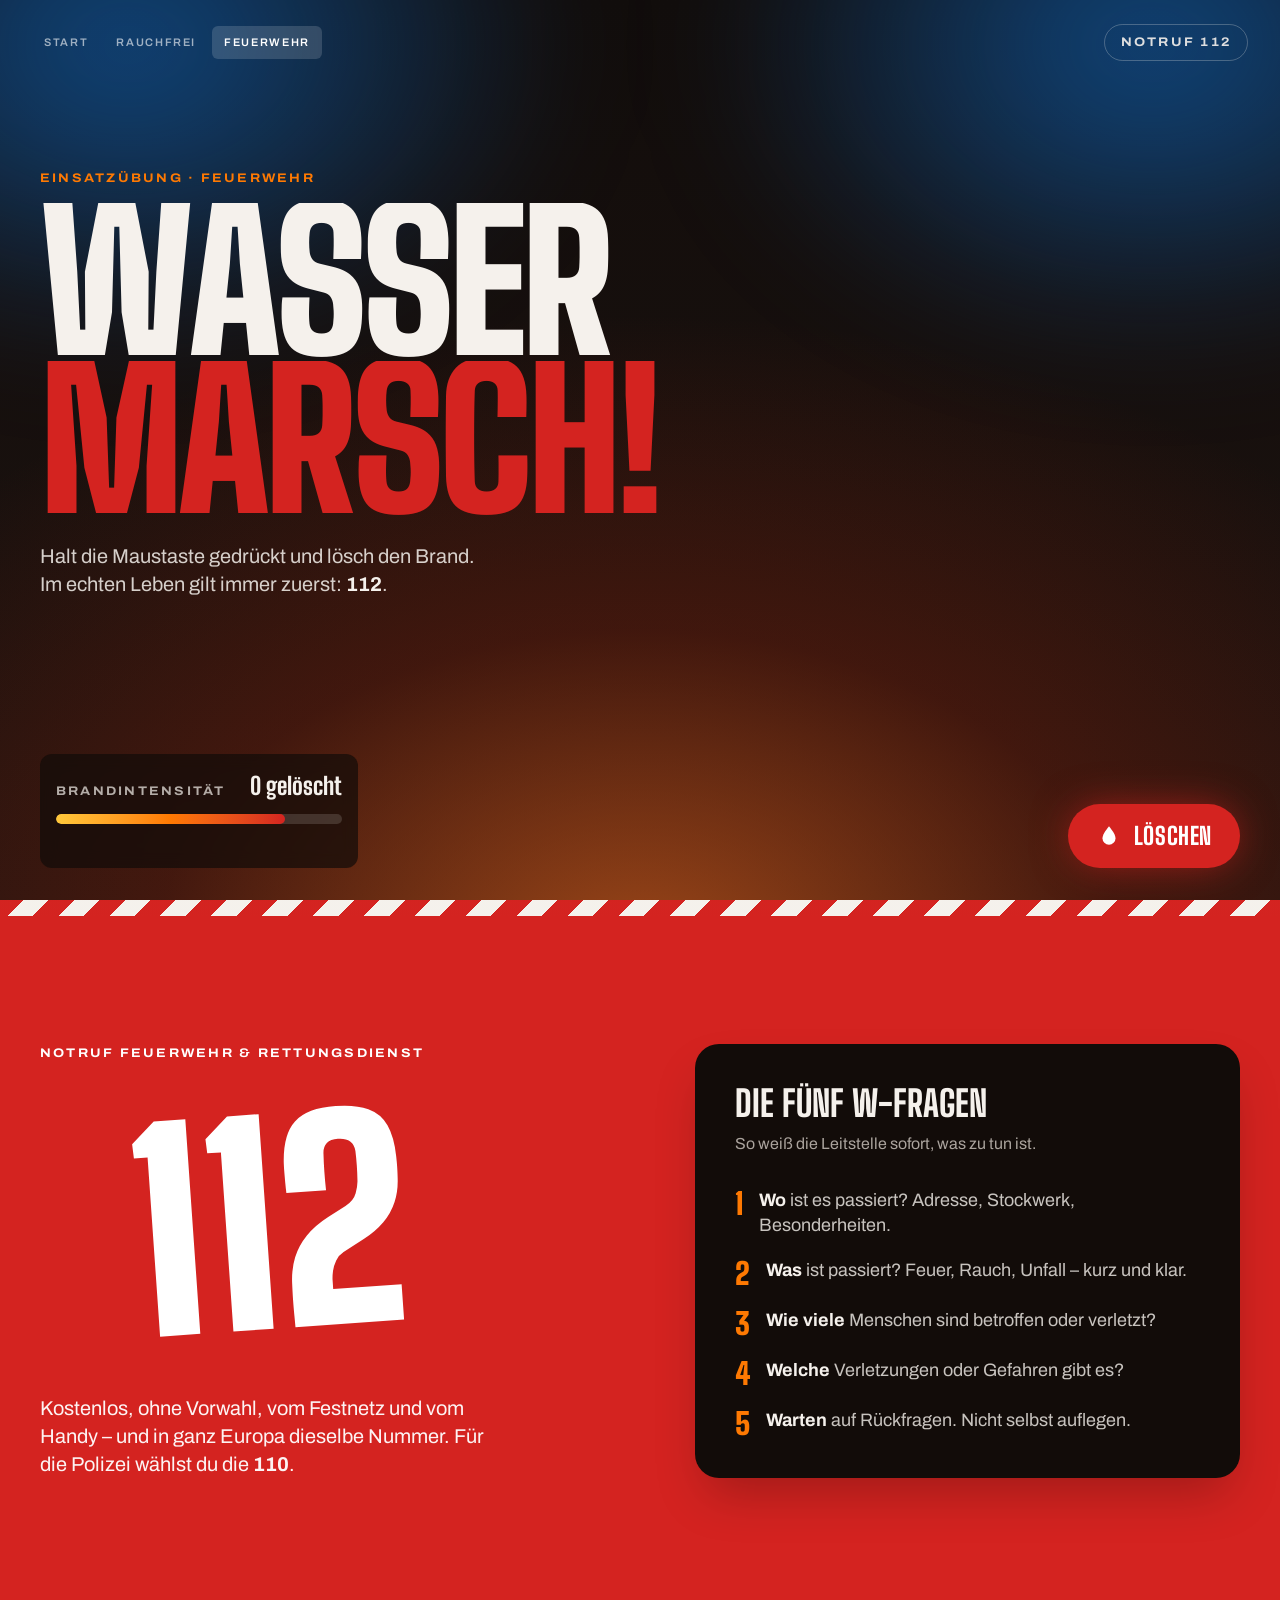
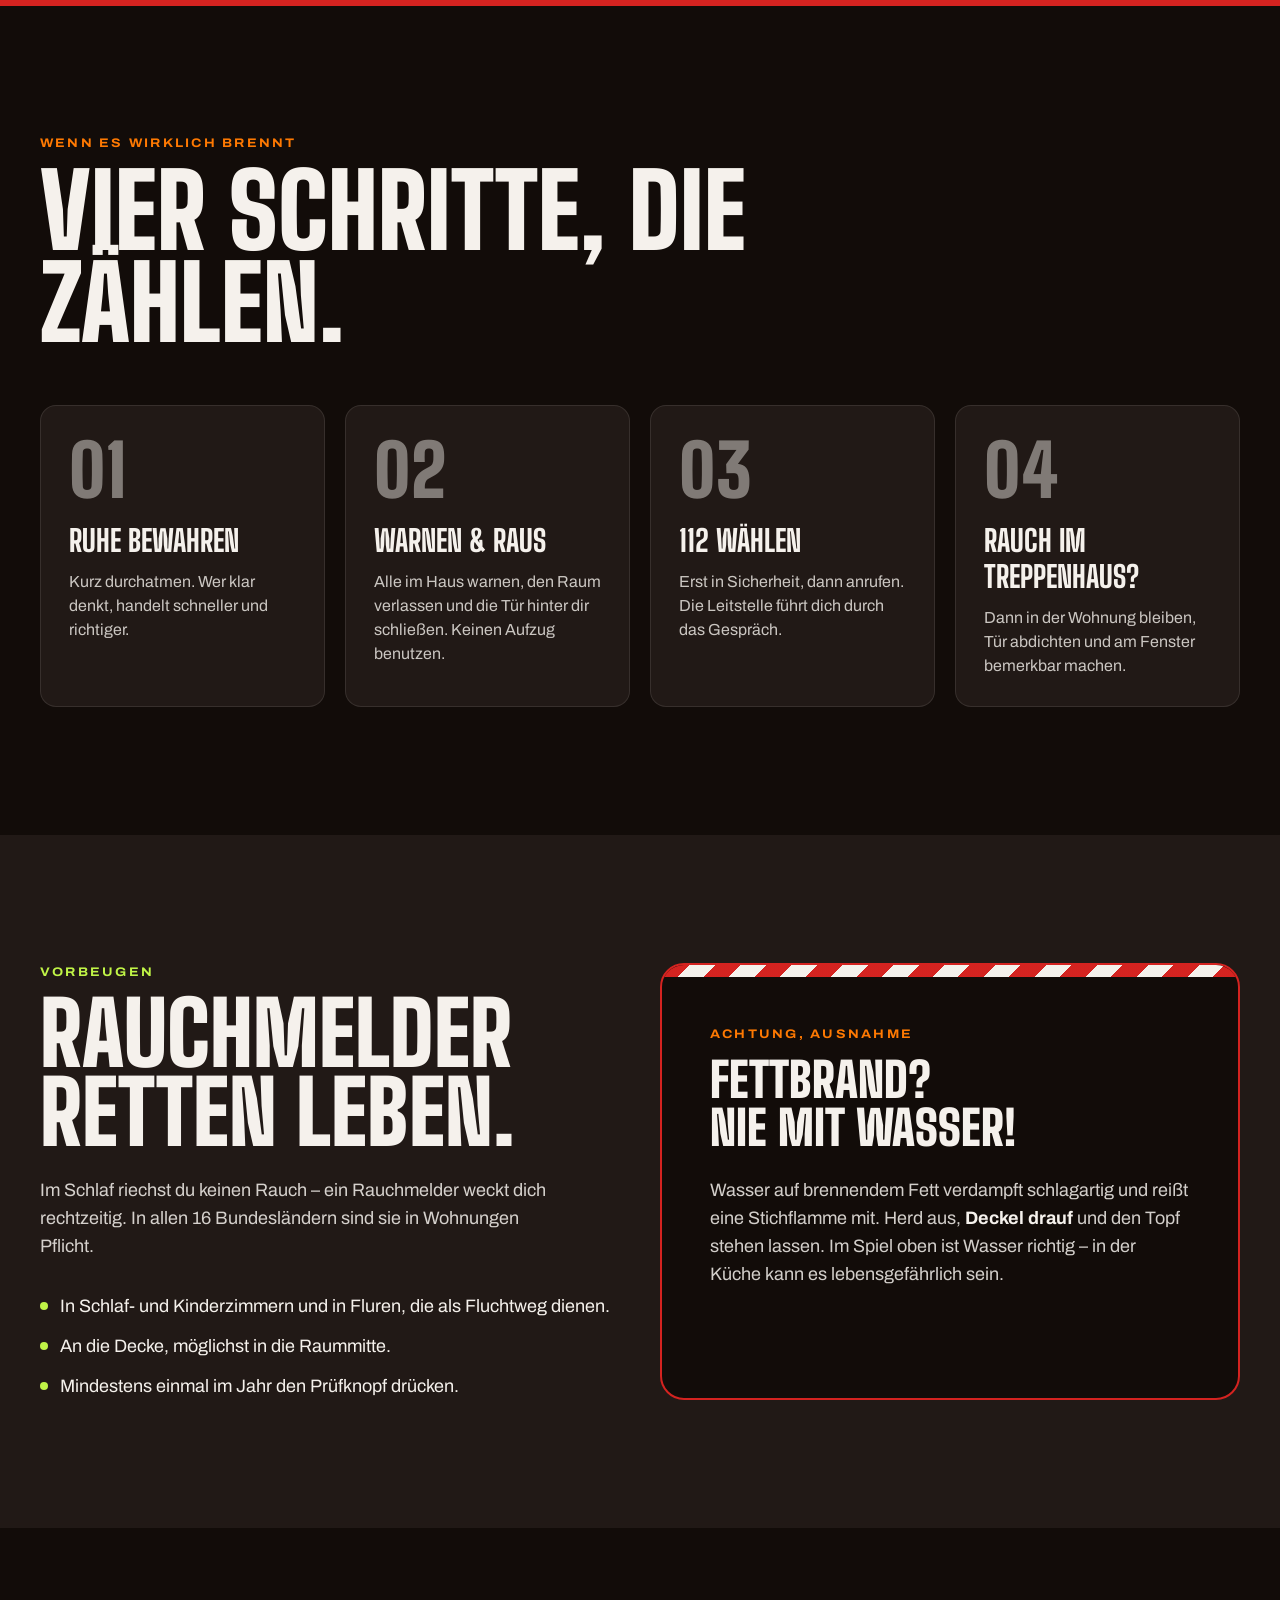
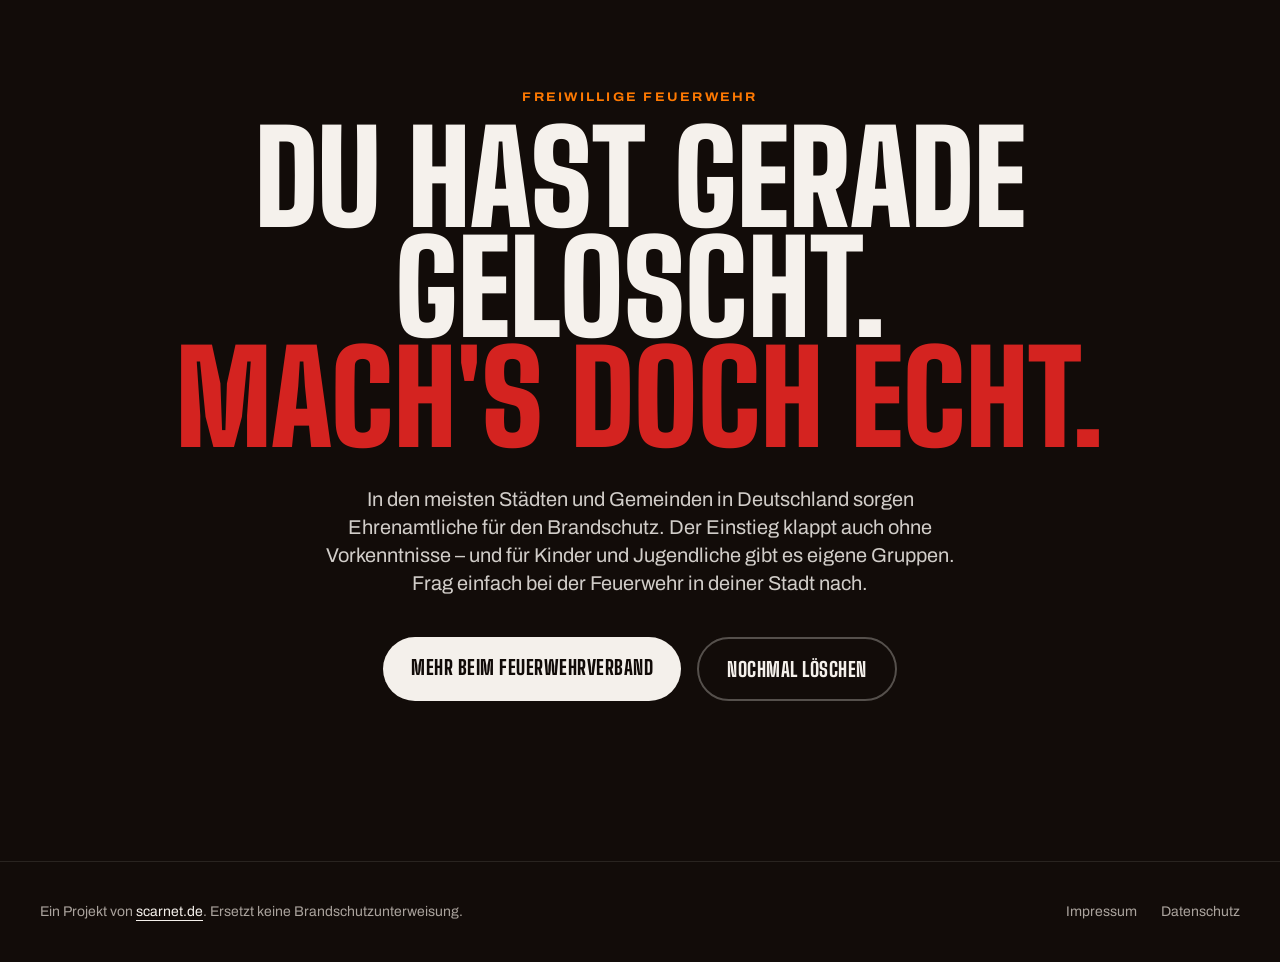
==== commit 2fdd4eab: "Menü: Reiter „Feuerwehr“ auf allen Seiten - Neuer Eintrag in .tabs von index, rauchfrei, impressum u" ====
--- a/feuerwehr/index.html
+++ b/feuerwehr/index.html
@@ -1,2 +1,2 @@
-<!DOCTYPE html><html lang="de"><head><meta charset="utf-8"><meta name="viewport" content="width=device-width, initial-scale=1"><title>Wasser marsch! – Feuerwehr-Landingpage | scarnet.de</title><meta name="description" content="Lösch den Brand selbst – und lern nebenbei, was im Ernstfall zählt: Notruf 112, die W-Fragen, Verhalten im Brandfall und warum Rauchmelder Leben retten."><link rel="canonical" href="https://scarnet.de/feuerwehr/"><meta name="theme-color" content="#1a1310"><link rel="icon" type="image/svg+xml" href="/feuerwehr/favicon.svg"><meta property="og:type" content="website"><meta property="og:locale" content="de_DE"><meta property="og:title" content="Wasser marsch! – Feuerwehr-Landingpage | scarnet.de"><meta property="og:description" content="Lösch den Brand selbst – und lern nebenbei, was im Ernstfall zählt: Notruf 112, die W-Fragen, Verhalten im Brandfall und warum Rauchmelder Leben retten."><meta property="og:url" content="https://scarnet.de/feuerwehr/"><link rel="stylesheet" href="/feuerwehr/assets/index.zznIgmLf.css"><style>html.lenis,html.lenis body{height:auto}.lenis:not(.lenis-autoToggle).lenis-stopped{overflow:clip}.lenis [data-lenis-prevent],.lenis [data-lenis-prevent-wheel],.lenis [data-lenis-prevent-touch],.lenis [data-lenis-prevent-vertical],.lenis [data-lenis-prevent-horizontal]{overscroll-behavior:contain}.lenis.lenis-smooth iframe{pointer-events:none}.lenis.lenis-autoToggle{transition-behavior:allow-discrete;transition-property:overflow;transition-duration:1ms}
-</style></head><body class="min-h-dvh bg-nacht text-kreide"><a href="#inhalt" class="sr-only focus:not-sr-only focus:fixed focus:left-4 focus:top-4 focus:z-50 focus:bg-leucht focus:px-4 focus:py-2 focus:font-bold focus:text-nacht">Zum Inhalt springen</a><section id="einsatz" class="blaulicht relative isolate h-[100svh] min-h-[640px] overflow-hidden bg-gradient-to-b from-[#120d0b] to-[#1d1310]" aria-labelledby="hero-titel"><div id="glut" class="absolute inset-0 -z-20 opacity-80 transition-opacity duration-500" aria-hidden="true" style="background: radial-gradient(ellipse 75% 70% at 50% 105%, rgb(255 110 30 / 0.55), rgb(180 40 10 / 0.25) 50%, transparent 100%);"></div><canvas id="feuer" class="absolute inset-0 -z-10 h-full w-full touch-pan-y select-none" aria-hidden="true"></canvas><header class="relative z-10 flex items-center justify-between px-5 pt-5 sm:px-10 sm:pt-8"><a href="/" class="eyebrow text-kreide/80 hover:text-kreide">scarnet<span class="text-feuerrot">.</span>de</a><a href="#notruf" class="eyebrow rounded-full border border-kreide/25 px-4 py-2 text-kreide/90 hover:border-leucht hover:text-leucht">Notruf 112</a></header><div class="pointer-events-none relative z-10 px-5 pt-[9vh] sm:px-10 lg:pt-[12vh]"><p class="eyebrow hero-reveal text-glut">Einsatzübung · Feuerwehr</p><h1 id="hero-titel" class="hero-titel mt-4 font-display text-[clamp(4.2rem,15vw,13rem)] leading-[0.82] font-black tracking-tight uppercase">Wasser<br><span class="text-feuerrot">marsch!</span></h1><p class="hero-reveal mt-6 max-w-md text-lg text-kreide/85 sm:text-xl"><span class="hidden sm:inline">Halt die Maustaste gedrückt</span><span class="sm:hidden">Halt den Finger drauf</span> und lösch den Brand. Im echten Leben gilt immer zuerst: <strong class="text-kreide">112</strong>.</p><button id="animation-start" type="button" hidden class="pointer-events-auto mt-6 rounded-full border-2 border-glut px-5 py-2.5 font-bold text-glut hover:bg-glut hover:text-nacht">▶ Feuer-Animation starten</button></div><div class="absolute inset-x-0 bottom-0 z-10 flex flex-wrap items-end justify-between gap-4 px-5 pb-6 sm:px-10 sm:pb-8"><div class="hero-reveal min-w-[220px] rounded-xl bg-nacht/70 p-4 backdrop-blur-sm"><div class="flex items-baseline justify-between gap-6"><span class="eyebrow text-kreide/70">Brandintensität</span><span id="geloescht" class="font-display text-2xl font-extrabold" aria-live="polite">0 gelöscht</span></div><div class="mt-3 h-2.5 overflow-hidden rounded-full bg-kreide/15" role="meter" aria-label="Brandintensität" aria-valuemin="0" aria-valuemax="100" aria-valuenow="80" id="meter"><div id="meter-balken" class="h-full w-4/5 origin-left rounded-full bg-gradient-to-r from-flamme via-glut to-feuerrot"></div></div><p id="meldung" class="mt-2 h-5 text-sm text-leucht" aria-live="polite"></p></div><button id="spritze" type="button" class="hero-reveal group flex items-center gap-3 rounded-full bg-feuerrot px-7 py-4 font-display text-2xl font-extrabold tracking-wide text-white uppercase shadow-[0_0_40px_-5px] shadow-feuerrot/70 transition-transform select-none hover:scale-[1.03] active:scale-95" aria-describedby="spritze-hilfe"><svg width="26" height="26" viewBox="0 0 24 24" fill="none" aria-hidden="true"><path d="M12 3c3.5 4.6 6 8 6 11a6 6 0 1 1-12 0c0-3 2.5-6.4 6-11Z" fill="currentColor"></path></svg>Löschen</button><span id="spritze-hilfe" class="sr-only">Gedrückt halten (oder Leertaste halten), um automatisch auf den größten Brandherd zu zielen.</span></div></section><script type="module" src="/feuerwehr/assets/Hero.astro_astro_type_script_index_0_lang.CgoLhnxc.js"></script><main id="inhalt"><div class="warnstreifen h-4" aria-hidden="true"></div><!-- Notruf --><section id="notruf" class="relative overflow-hidden bg-feuerrot px-5 py-24 sm:px-10 lg:py-32" aria-labelledby="notruf-titel"><div class="mx-auto grid max-w-7xl gap-14 lg:grid-cols-[1.1fr_1fr] lg:items-center"><div><p class="eyebrow reveal text-white">Notruf Feuerwehr & Rettungsdienst</p><h2 id="notruf-titel" class="nummer mt-2 font-display text-[clamp(9rem,32vw,24rem)] leading-[0.78] font-black text-white">112</h2><p class="reveal mt-6 max-w-md text-xl text-white/95">Kostenlos, ohne Vorwahl, vom Festnetz und vom Handy – und in ganz Europa dieselbe Nummer. Für die Polizei wählst du die <strong>110</strong>.</p></div><div class="reveal rounded-3xl bg-nacht p-7 shadow-2xl sm:p-10"><h3 class="font-display text-4xl font-extrabold uppercase">Die fünf W-Fragen</h3><p class="mt-2 text-rauch">So weiß die Leitstelle sofort, was zu tun ist.</p><ol class="mt-8 space-y-5"><li class="wfrage flex gap-4"><span class="font-display text-3xl leading-none font-black text-glut tabular-nums">1</span><p class="text-lg leading-snug"><strong class="text-kreide">Wo</strong> <span class="text-kreide/80">ist es passiert? Adresse, Stockwerk, Besonderheiten.</span></p></li><li class="wfrage flex gap-4"><span class="font-display text-3xl leading-none font-black text-glut tabular-nums">2</span><p class="text-lg leading-snug"><strong class="text-kreide">Was</strong> <span class="text-kreide/80">ist passiert? Feuer, Rauch, Unfall – kurz und klar.</span></p></li><li class="wfrage flex gap-4"><span class="font-display text-3xl leading-none font-black text-glut tabular-nums">3</span><p class="text-lg leading-snug"><strong class="text-kreide">Wie viele</strong> <span class="text-kreide/80">Menschen sind betroffen oder verletzt?</span></p></li><li class="wfrage flex gap-4"><span class="font-display text-3xl leading-none font-black text-glut tabular-nums">4</span><p class="text-lg leading-snug"><strong class="text-kreide">Welche</strong> <span class="text-kreide/80">Verletzungen oder Gefahren gibt es?</span></p></li><li class="wfrage flex gap-4"><span class="font-display text-3xl leading-none font-black text-glut tabular-nums">5</span><p class="text-lg leading-snug"><strong class="text-kreide">Warten</strong> <span class="text-kreide/80">auf Rückfragen. Nicht selbst auflegen.</span></p></li></ol></div></div></section><!-- Verhalten im Brandfall --><section id="brandfall" class="px-5 py-24 sm:px-10 lg:py-32" aria-labelledby="brandfall-titel"><div class="mx-auto max-w-7xl"><p class="eyebrow reveal text-glut">Wenn es wirklich brennt</p><h2 id="brandfall-titel" class="reveal mt-3 max-w-3xl font-display text-[clamp(3rem,8vw,6.5rem)] leading-[0.9] font-black uppercase">Vier Schritte, die zählen.</h2><div class="mt-14 grid gap-5 sm:grid-cols-2 lg:grid-cols-4"><article class="karte group relative overflow-hidden rounded-2xl border border-kreide/10 bg-asche p-7"><span class="font-display text-7xl font-black text-kreide/45 transition-colors group-hover:text-feuerrot" aria-hidden="true">01</span><h3 class="mt-4 font-display text-3xl font-extrabold uppercase">Ruhe bewahren</h3><p class="mt-3 text-kreide/80">Kurz durchatmen. Wer klar denkt, handelt schneller und richtiger.</p><span class="reflex absolute inset-x-0 bottom-0 h-1.5 origin-left scale-x-0 transition-transform duration-500 group-hover:scale-x-100" aria-hidden="true"></span></article><article class="karte group relative overflow-hidden rounded-2xl border border-kreide/10 bg-asche p-7"><span class="font-display text-7xl font-black text-kreide/45 transition-colors group-hover:text-feuerrot" aria-hidden="true">02</span><h3 class="mt-4 font-display text-3xl font-extrabold uppercase">Warnen &amp; raus</h3><p class="mt-3 text-kreide/80">Alle im Haus warnen, den Raum verlassen und die Tür hinter dir schließen. Keinen Aufzug benutzen.</p><span class="reflex absolute inset-x-0 bottom-0 h-1.5 origin-left scale-x-0 transition-transform duration-500 group-hover:scale-x-100" aria-hidden="true"></span></article><article class="karte group relative overflow-hidden rounded-2xl border border-kreide/10 bg-asche p-7"><span class="font-display text-7xl font-black text-kreide/45 transition-colors group-hover:text-feuerrot" aria-hidden="true">03</span><h3 class="mt-4 font-display text-3xl font-extrabold uppercase">112 wählen</h3><p class="mt-3 text-kreide/80">Erst in Sicherheit, dann anrufen. Die Leitstelle führt dich durch das Gespräch.</p><span class="reflex absolute inset-x-0 bottom-0 h-1.5 origin-left scale-x-0 transition-transform duration-500 group-hover:scale-x-100" aria-hidden="true"></span></article><article class="karte group relative overflow-hidden rounded-2xl border border-kreide/10 bg-asche p-7"><span class="font-display text-7xl font-black text-kreide/45 transition-colors group-hover:text-feuerrot" aria-hidden="true">04</span><h3 class="mt-4 font-display text-3xl font-extrabold uppercase">Rauch im Treppenhaus?</h3><p class="mt-3 text-kreide/80">Dann in der Wohnung bleiben, Tür abdichten und am Fenster bemerkbar machen.</p><span class="reflex absolute inset-x-0 bottom-0 h-1.5 origin-left scale-x-0 transition-transform duration-500 group-hover:scale-x-100" aria-hidden="true"></span></article></div></div></section><!-- Rauchmelder & Fettbrand --><section id="rauchmelder" class="bg-asche px-5 py-24 sm:px-10 lg:py-32" aria-labelledby="rauchmelder-titel"><div class="mx-auto grid max-w-7xl gap-10 lg:grid-cols-2"><div class="reveal"><p class="eyebrow text-leucht">Vorbeugen</p><h2 id="rauchmelder-titel" class="mt-3 font-display text-[clamp(3rem,7vw,5.5rem)] leading-[0.9] font-black uppercase">Rauchmelder<br>retten Leben.</h2><p class="mt-6 max-w-lg text-lg text-kreide/85">Im Schlaf riechst du keinen Rauch – ein Rauchmelder weckt dich rechtzeitig. In allen 16 Bundesländern sind sie in Wohnungen Pflicht.</p><ul class="mt-8 space-y-3 text-lg"><li class="flex gap-3"><span class="mt-2.5 h-2 w-2 shrink-0 rounded-full bg-leucht" aria-hidden="true"></span>In Schlaf- und Kinderzimmern und in Fluren, die als Fluchtweg dienen.</li><li class="flex gap-3"><span class="mt-2.5 h-2 w-2 shrink-0 rounded-full bg-leucht" aria-hidden="true"></span>An die Decke, möglichst in die Raummitte.</li><li class="flex gap-3"><span class="mt-2.5 h-2 w-2 shrink-0 rounded-full bg-leucht" aria-hidden="true"></span>Mindestens einmal im Jahr den Prüfknopf drücken.</li></ul></div><aside class="reveal relative overflow-hidden rounded-3xl border-2 border-feuerrot bg-nacht p-8 sm:p-12" aria-labelledby="fett-titel"><div class="warnstreifen absolute inset-x-0 top-0 h-3" aria-hidden="true"></div><p class="eyebrow mt-3 text-glut">Achtung, Ausnahme</p><h3 id="fett-titel" class="mt-3 font-display text-5xl leading-none font-black uppercase">Fettbrand?<br>Nie mit Wasser!</h3><p class="mt-6 text-lg text-kreide/85">Wasser auf brennendem Fett verdampft schlagartig und reißt eine Stichflamme mit. Herd aus, <strong class="text-kreide">Deckel drauf</strong> und den Topf stehen lassen. Im Spiel oben ist Wasser richtig – in der Küche kann es lebensgefährlich sein.</p></aside></div></section><!-- Mitmachen --><section id="mitmachen" class="relative overflow-hidden px-5 py-28 sm:px-10 lg:py-40" aria-labelledby="mitmachen-titel"><div class="mx-auto max-w-5xl text-center"><p class="eyebrow reveal text-glut">Freiwillige Feuerwehr</p><h2 id="mitmachen-titel" class="mitmachen-titel mt-4 font-display text-[clamp(3.4rem,10vw,8.5rem)] leading-[0.86] font-black uppercase">Du hast gerade gelöscht.<br><span class="text-feuerrot">Mach's doch echt.</span></h2><p class="reveal mx-auto mt-8 max-w-2xl text-lg text-kreide/85 sm:text-xl">In den meisten Städten und Gemeinden in Deutschland sorgen Ehrenamtliche für den Brandschutz. Der Einstieg klappt auch ohne Vorkenntnisse – und für Kinder und Jugendliche gibt es eigene Gruppen. Frag einfach bei der Feuerwehr in deiner Stadt nach.</p><div class="reveal mt-10 flex flex-wrap justify-center gap-4"><a href="https://www.feuerwehrverband.de" rel="noopener" target="_blank" class="rounded-full bg-kreide px-7 py-4 font-display text-xl font-extrabold tracking-wide text-nacht uppercase transition-transform hover:scale-[1.03]">Mehr beim Feuerwehrverband<span class="sr-only"> (öffnet in neuem Tab)</span></a><a href="#einsatz" class="rounded-full border-2 border-kreide/30 px-7 py-4 font-display text-xl font-extrabold tracking-wide uppercase hover:border-leucht hover:text-leucht">Nochmal löschen</a></div></div></section></main><footer class="border-t border-kreide/10 px-5 py-10 sm:px-10"><div class="mx-auto flex max-w-7xl flex-wrap items-center justify-between gap-4 text-sm text-rauch"><p>Ein Projekt von <a href="/" class="text-kreide underline underline-offset-4 hover:text-leucht">scarnet.de</a>. Ersetzt keine Brandschutzunterweisung.</p><nav aria-label="Rechtliches" class="flex gap-6"><a href="/impressum.html" class="hover:text-kreide">Impressum</a><a href="/datenschutz.html" class="hover:text-kreide">Datenschutz</a></nav></div></footer></body></html><script type="module" src="/feuerwehr/assets/index.astro_astro_type_script_index_0_lang.x2PmOi1U.js"></script>+<!DOCTYPE html><html lang="de"><head><meta charset="utf-8"><meta name="viewport" content="width=device-width, initial-scale=1"><title>Wasser marsch! – Feuerwehr-Landingpage | scarnet.de</title><meta name="description" content="Lösch den Brand selbst – und lern nebenbei, was im Ernstfall zählt: Notruf 112, die W-Fragen, Verhalten im Brandfall und warum Rauchmelder Leben retten."><link rel="canonical" href="https://scarnet.de/feuerwehr/"><meta name="theme-color" content="#1a1310"><link rel="icon" type="image/svg+xml" href="/feuerwehr/favicon.svg"><meta property="og:type" content="website"><meta property="og:locale" content="de_DE"><meta property="og:title" content="Wasser marsch! – Feuerwehr-Landingpage | scarnet.de"><meta property="og:description" content="Lösch den Brand selbst – und lern nebenbei, was im Ernstfall zählt: Notruf 112, die W-Fragen, Verhalten im Brandfall und warum Rauchmelder Leben retten."><meta property="og:url" content="https://scarnet.de/feuerwehr/"><link rel="stylesheet" href="/feuerwehr/assets/index.BuAJesSs.css"><style>html.lenis,html.lenis body{height:auto}.lenis:not(.lenis-autoToggle).lenis-stopped{overflow:clip}.lenis [data-lenis-prevent],.lenis [data-lenis-prevent-wheel],.lenis [data-lenis-prevent-touch],.lenis [data-lenis-prevent-vertical],.lenis [data-lenis-prevent-horizontal]{overscroll-behavior:contain}.lenis.lenis-smooth iframe{pointer-events:none}.lenis.lenis-autoToggle{transition-behavior:allow-discrete;transition-property:overflow;transition-duration:1ms}
+</style></head><body class="min-h-dvh bg-nacht text-kreide"><a href="#inhalt" class="sr-only focus:not-sr-only focus:fixed focus:left-4 focus:top-4 focus:z-50 focus:bg-leucht focus:px-4 focus:py-2 focus:font-bold focus:text-nacht">Zum Inhalt springen</a><section id="einsatz" class="blaulicht relative isolate h-[100svh] min-h-[640px] overflow-hidden bg-gradient-to-b from-[#120d0b] to-[#1d1310]" aria-labelledby="hero-titel"><div id="glut" class="absolute inset-0 -z-20 opacity-80 transition-opacity duration-500" aria-hidden="true" style="background: radial-gradient(ellipse 75% 70% at 50% 105%, rgb(255 110 30 / 0.55), rgb(180 40 10 / 0.25) 50%, transparent 100%);"></div><canvas id="feuer" class="absolute inset-0 -z-10 h-full w-full touch-pan-y select-none" aria-hidden="true"></canvas><header class="relative z-10 flex items-center justify-between gap-4 px-3 pt-3 sm:px-8 sm:pt-6"><!-- Menü wie auf den übrigen Seiten von scarnet.de --><nav aria-label="Menü" class="flex gap-1 text-[11px] font-semibold tracking-[0.15em] uppercase"><a href="/" class="rounded-md px-3 py-3.5 text-white/60 transition-colors hover:bg-white/10 hover:text-white sm:py-2">Start</a><a href="/rauchfrei.html" class="rounded-md px-3 py-3.5 text-white/60 transition-colors hover:bg-white/10 hover:text-white sm:py-2">Rauchfrei</a><a href="/feuerwehr/" aria-current="page" class="rounded-md bg-white/15 px-3 py-3.5 text-white sm:py-2">Feuerwehr</a></nav><a href="#notruf" class="eyebrow hidden rounded-full border border-kreide/25 px-4 py-2 text-kreide/90 hover:border-leucht hover:text-leucht sm:inline-block">Notruf 112</a></header><div class="pointer-events-none relative z-10 px-5 pt-[9vh] sm:px-10 lg:pt-[12vh]"><p class="eyebrow hero-reveal text-glut">Einsatzübung · Feuerwehr</p><h1 id="hero-titel" class="hero-titel mt-4 font-display text-[clamp(4.2rem,15vw,13rem)] leading-[0.82] font-black tracking-tight uppercase">Wasser<br><span class="text-feuerrot">marsch!</span></h1><p class="hero-reveal mt-6 max-w-md text-lg text-kreide/85 sm:text-xl"><span class="hidden sm:inline">Halt die Maustaste gedrückt</span><span class="sm:hidden">Halt den Finger drauf</span> und lösch den Brand. Im echten Leben gilt immer zuerst: <strong class="text-kreide">112</strong>.</p><button id="animation-start" type="button" hidden class="pointer-events-auto mt-6 rounded-full border-2 border-glut px-5 py-2.5 font-bold text-glut hover:bg-glut hover:text-nacht">▶ Feuer-Animation starten</button></div><div class="absolute inset-x-0 bottom-0 z-10 flex flex-wrap items-end justify-between gap-4 px-5 pb-6 sm:px-10 sm:pb-8"><div class="hero-reveal min-w-[220px] rounded-xl bg-nacht/70 p-4 backdrop-blur-sm"><div class="flex items-baseline justify-between gap-6"><span class="eyebrow text-kreide/70">Brandintensität</span><span id="geloescht" class="font-display text-2xl font-extrabold" aria-live="polite">0 gelöscht</span></div><div class="mt-3 h-2.5 overflow-hidden rounded-full bg-kreide/15" role="meter" aria-label="Brandintensität" aria-valuemin="0" aria-valuemax="100" aria-valuenow="80" id="meter"><div id="meter-balken" class="h-full w-4/5 origin-left rounded-full bg-gradient-to-r from-flamme via-glut to-feuerrot"></div></div><p id="meldung" class="mt-2 h-5 text-sm text-leucht" aria-live="polite"></p></div><button id="spritze" type="button" class="hero-reveal group flex items-center gap-3 rounded-full bg-feuerrot px-7 py-4 font-display text-2xl font-extrabold tracking-wide text-white uppercase shadow-[0_0_40px_-5px] shadow-feuerrot/70 transition-transform select-none hover:scale-[1.03] active:scale-95" aria-describedby="spritze-hilfe"><svg width="26" height="26" viewBox="0 0 24 24" fill="none" aria-hidden="true"><path d="M12 3c3.5 4.6 6 8 6 11a6 6 0 1 1-12 0c0-3 2.5-6.4 6-11Z" fill="currentColor"></path></svg>Löschen</button><span id="spritze-hilfe" class="sr-only">Gedrückt halten (oder Leertaste halten), um automatisch auf den größten Brandherd zu zielen.</span></div></section><script type="module" src="/feuerwehr/assets/Hero.astro_astro_type_script_index_0_lang.CgoLhnxc.js"></script><main id="inhalt"><div class="warnstreifen h-4" aria-hidden="true"></div><!-- Notruf --><section id="notruf" class="relative overflow-hidden bg-feuerrot px-5 py-24 sm:px-10 lg:py-32" aria-labelledby="notruf-titel"><div class="mx-auto grid max-w-7xl gap-14 lg:grid-cols-[1.1fr_1fr] lg:items-center"><div><p class="eyebrow reveal text-white">Notruf Feuerwehr & Rettungsdienst</p><h2 id="notruf-titel" class="nummer mt-2 font-display text-[clamp(9rem,32vw,24rem)] leading-[0.78] font-black text-white">112</h2><p class="reveal mt-6 max-w-md text-xl text-white/95">Kostenlos, ohne Vorwahl, vom Festnetz und vom Handy – und in ganz Europa dieselbe Nummer. Für die Polizei wählst du die <strong>110</strong>.</p></div><div class="reveal rounded-3xl bg-nacht p-7 shadow-2xl sm:p-10"><h3 class="font-display text-4xl font-extrabold uppercase">Die fünf W-Fragen</h3><p class="mt-2 text-rauch">So weiß die Leitstelle sofort, was zu tun ist.</p><ol class="mt-8 space-y-5"><li class="wfrage flex gap-4"><span class="font-display text-3xl leading-none font-black text-glut tabular-nums">1</span><p class="text-lg leading-snug"><strong class="text-kreide">Wo</strong> <span class="text-kreide/80">ist es passiert? Adresse, Stockwerk, Besonderheiten.</span></p></li><li class="wfrage flex gap-4"><span class="font-display text-3xl leading-none font-black text-glut tabular-nums">2</span><p class="text-lg leading-snug"><strong class="text-kreide">Was</strong> <span class="text-kreide/80">ist passiert? Feuer, Rauch, Unfall – kurz und klar.</span></p></li><li class="wfrage flex gap-4"><span class="font-display text-3xl leading-none font-black text-glut tabular-nums">3</span><p class="text-lg leading-snug"><strong class="text-kreide">Wie viele</strong> <span class="text-kreide/80">Menschen sind betroffen oder verletzt?</span></p></li><li class="wfrage flex gap-4"><span class="font-display text-3xl leading-none font-black text-glut tabular-nums">4</span><p class="text-lg leading-snug"><strong class="text-kreide">Welche</strong> <span class="text-kreide/80">Verletzungen oder Gefahren gibt es?</span></p></li><li class="wfrage flex gap-4"><span class="font-display text-3xl leading-none font-black text-glut tabular-nums">5</span><p class="text-lg leading-snug"><strong class="text-kreide">Warten</strong> <span class="text-kreide/80">auf Rückfragen. Nicht selbst auflegen.</span></p></li></ol></div></div></section><!-- Verhalten im Brandfall --><section id="brandfall" class="px-5 py-24 sm:px-10 lg:py-32" aria-labelledby="brandfall-titel"><div class="mx-auto max-w-7xl"><p class="eyebrow reveal text-glut">Wenn es wirklich brennt</p><h2 id="brandfall-titel" class="reveal mt-3 max-w-3xl font-display text-[clamp(3rem,8vw,6.5rem)] leading-[0.9] font-black uppercase">Vier Schritte, die zählen.</h2><div class="mt-14 grid gap-5 sm:grid-cols-2 lg:grid-cols-4"><article class="karte group relative overflow-hidden rounded-2xl border border-kreide/10 bg-asche p-7"><span class="font-display text-7xl font-black text-kreide/45 transition-colors group-hover:text-feuerrot" aria-hidden="true">01</span><h3 class="mt-4 font-display text-3xl font-extrabold uppercase">Ruhe bewahren</h3><p class="mt-3 text-kreide/80">Kurz durchatmen. Wer klar denkt, handelt schneller und richtiger.</p><span class="reflex absolute inset-x-0 bottom-0 h-1.5 origin-left scale-x-0 transition-transform duration-500 group-hover:scale-x-100" aria-hidden="true"></span></article><article class="karte group relative overflow-hidden rounded-2xl border border-kreide/10 bg-asche p-7"><span class="font-display text-7xl font-black text-kreide/45 transition-colors group-hover:text-feuerrot" aria-hidden="true">02</span><h3 class="mt-4 font-display text-3xl font-extrabold uppercase">Warnen &amp; raus</h3><p class="mt-3 text-kreide/80">Alle im Haus warnen, den Raum verlassen und die Tür hinter dir schließen. Keinen Aufzug benutzen.</p><span class="reflex absolute inset-x-0 bottom-0 h-1.5 origin-left scale-x-0 transition-transform duration-500 group-hover:scale-x-100" aria-hidden="true"></span></article><article class="karte group relative overflow-hidden rounded-2xl border border-kreide/10 bg-asche p-7"><span class="font-display text-7xl font-black text-kreide/45 transition-colors group-hover:text-feuerrot" aria-hidden="true">03</span><h3 class="mt-4 font-display text-3xl font-extrabold uppercase">112 wählen</h3><p class="mt-3 text-kreide/80">Erst in Sicherheit, dann anrufen. Die Leitstelle führt dich durch das Gespräch.</p><span class="reflex absolute inset-x-0 bottom-0 h-1.5 origin-left scale-x-0 transition-transform duration-500 group-hover:scale-x-100" aria-hidden="true"></span></article><article class="karte group relative overflow-hidden rounded-2xl border border-kreide/10 bg-asche p-7"><span class="font-display text-7xl font-black text-kreide/45 transition-colors group-hover:text-feuerrot" aria-hidden="true">04</span><h3 class="mt-4 font-display text-3xl font-extrabold uppercase">Rauch im Treppenhaus?</h3><p class="mt-3 text-kreide/80">Dann in der Wohnung bleiben, Tür abdichten und am Fenster bemerkbar machen.</p><span class="reflex absolute inset-x-0 bottom-0 h-1.5 origin-left scale-x-0 transition-transform duration-500 group-hover:scale-x-100" aria-hidden="true"></span></article></div></div></section><!-- Rauchmelder & Fettbrand --><section id="rauchmelder" class="bg-asche px-5 py-24 sm:px-10 lg:py-32" aria-labelledby="rauchmelder-titel"><div class="mx-auto grid max-w-7xl gap-10 lg:grid-cols-2"><div class="reveal"><p class="eyebrow text-leucht">Vorbeugen</p><h2 id="rauchmelder-titel" class="mt-3 font-display text-[clamp(3rem,7vw,5.5rem)] leading-[0.9] font-black uppercase">Rauchmelder<br>retten Leben.</h2><p class="mt-6 max-w-lg text-lg text-kreide/85">Im Schlaf riechst du keinen Rauch – ein Rauchmelder weckt dich rechtzeitig. In allen 16 Bundesländern sind sie in Wohnungen Pflicht.</p><ul class="mt-8 space-y-3 text-lg"><li class="flex gap-3"><span class="mt-2.5 h-2 w-2 shrink-0 rounded-full bg-leucht" aria-hidden="true"></span>In Schlaf- und Kinderzimmern und in Fluren, die als Fluchtweg dienen.</li><li class="flex gap-3"><span class="mt-2.5 h-2 w-2 shrink-0 rounded-full bg-leucht" aria-hidden="true"></span>An die Decke, möglichst in die Raummitte.</li><li class="flex gap-3"><span class="mt-2.5 h-2 w-2 shrink-0 rounded-full bg-leucht" aria-hidden="true"></span>Mindestens einmal im Jahr den Prüfknopf drücken.</li></ul></div><aside class="reveal relative overflow-hidden rounded-3xl border-2 border-feuerrot bg-nacht p-8 sm:p-12" aria-labelledby="fett-titel"><div class="warnstreifen absolute inset-x-0 top-0 h-3" aria-hidden="true"></div><p class="eyebrow mt-3 text-glut">Achtung, Ausnahme</p><h3 id="fett-titel" class="mt-3 font-display text-5xl leading-none font-black uppercase">Fettbrand?<br>Nie mit Wasser!</h3><p class="mt-6 text-lg text-kreide/85">Wasser auf brennendem Fett verdampft schlagartig und reißt eine Stichflamme mit. Herd aus, <strong class="text-kreide">Deckel drauf</strong> und den Topf stehen lassen. Im Spiel oben ist Wasser richtig – in der Küche kann es lebensgefährlich sein.</p></aside></div></section><!-- Mitmachen --><section id="mitmachen" class="relative overflow-hidden px-5 py-28 sm:px-10 lg:py-40" aria-labelledby="mitmachen-titel"><div class="mx-auto max-w-5xl text-center"><p class="eyebrow reveal text-glut">Freiwillige Feuerwehr</p><h2 id="mitmachen-titel" class="mitmachen-titel mt-4 font-display text-[clamp(3.4rem,10vw,8.5rem)] leading-[0.86] font-black uppercase">Du hast gerade gelöscht.<br><span class="text-feuerrot">Mach's doch echt.</span></h2><p class="reveal mx-auto mt-8 max-w-2xl text-lg text-kreide/85 sm:text-xl">In den meisten Städten und Gemeinden in Deutschland sorgen Ehrenamtliche für den Brandschutz. Der Einstieg klappt auch ohne Vorkenntnisse – und für Kinder und Jugendliche gibt es eigene Gruppen. Frag einfach bei der Feuerwehr in deiner Stadt nach.</p><div class="reveal mt-10 flex flex-wrap justify-center gap-4"><a href="https://www.feuerwehrverband.de" rel="noopener" target="_blank" class="rounded-full bg-kreide px-7 py-4 font-display text-xl font-extrabold tracking-wide text-nacht uppercase transition-transform hover:scale-[1.03]">Mehr beim Feuerwehrverband<span class="sr-only"> (öffnet in neuem Tab)</span></a><a href="#einsatz" class="rounded-full border-2 border-kreide/30 px-7 py-4 font-display text-xl font-extrabold tracking-wide uppercase hover:border-leucht hover:text-leucht">Nochmal löschen</a></div></div></section></main><footer class="border-t border-kreide/10 px-5 py-10 sm:px-10"><div class="mx-auto flex max-w-7xl flex-wrap items-center justify-between gap-4 text-sm text-rauch"><p>Ein Projekt von <a href="/" class="text-kreide underline underline-offset-4 hover:text-leucht">scarnet.de</a>. Ersetzt keine Brandschutzunterweisung.</p><nav aria-label="Rechtliches" class="flex gap-6"><a href="/impressum.html" class="hover:text-kreide">Impressum</a><a href="/datenschutz.html" class="hover:text-kreide">Datenschutz</a></nav></div></footer></body></html><script type="module" src="/feuerwehr/assets/index.astro_astro_type_script_index_0_lang.x2PmOi1U.js"></script>
--- a/feuerwehr/assets/index.BuAJesSs.css
+++ b/feuerwehr/assets/index.BuAJesSs.css
@@ -0,0 +1 @@
+@font-face{font-family:Archivo Variable;font-style:normal;font-display:swap;font-weight:100 900;font-stretch:62% 125%;src:url(/feuerwehr/assets/archivo-vietnamese-wdth-normal.rJmnGBSt.woff2)format("woff2-variations");unicode-range:U+102-103,U+110-111,U+128-129,U+168-169,U+1A0-1A1,U+1AF-1B0,U+300-301,U+303-304,U+308-309,U+323,U+329,U+1EA0-1EF9,U+20AB}@font-face{font-family:Archivo Variable;font-style:normal;font-display:swap;font-weight:100 900;font-stretch:62% 125%;src:url(/feuerwehr/assets/archivo-latin-ext-wdth-normal.7khWdh9v.woff2)format("woff2-variations");unicode-range:U+100-2BA,U+2BD-2C5,U+2C7-2CC,U+2CE-2D7,U+2DD-2FF,U+304,U+308,U+329,U+1D00-1DBF,U+1E00-1E9F,U+1EF2-1EFF,U+2020,U+20A0-20AB,U+20AD-20C0,U+2113,U+2C60-2C7F,U+A720-A7FF}@font-face{font-family:Archivo Variable;font-style:normal;font-display:swap;font-weight:100 900;font-stretch:62% 125%;src:url(/feuerwehr/assets/archivo-latin-wdth-normal.DY7AcnAa.woff2)format("woff2-variations");unicode-range:U+??,U+131,U+152-153,U+2BB-2BC,U+2C6,U+2DA,U+2DC,U+304,U+308,U+329,U+2000-206F,U+20AC,U+2122,U+2191,U+2193,U+2212,U+2215,U+FEFF,U+FFFD}@font-face{font-family:Big Shoulders Display;font-style:normal;font-display:swap;font-weight:800;src:url(/feuerwehr/assets/big-shoulders-display-vietnamese-800-normal.TfqTMNKp.woff2)format("woff2"),url(/feuerwehr/assets/big-shoulders-display-vietnamese-800-normal.zHzF0To4.woff)format("woff");unicode-range:U+102-103,U+110-111,U+128-129,U+168-169,U+1A0-1A1,U+1AF-1B0,U+300-301,U+303-304,U+308-309,U+323,U+329,U+1EA0-1EF9,U+20AB}@font-face{font-family:Big Shoulders Display;font-style:normal;font-display:swap;font-weight:800;src:url(/feuerwehr/assets/big-shoulders-display-latin-ext-800-normal.fpv_pHPA.woff2)format("woff2"),url(/feuerwehr/assets/big-shoulders-display-latin-ext-800-normal.BQnXNQRw.woff)format("woff");unicode-range:U+100-2BA,U+2BD-2C5,U+2C7-2CC,U+2CE-2D7,U+2DD-2FF,U+304,U+308,U+329,U+1D00-1DBF,U+1E00-1E9F,U+1EF2-1EFF,U+2020,U+20A0-20AB,U+20AD-20C0,U+2113,U+2C60-2C7F,U+A720-A7FF}@font-face{font-family:Big Shoulders Display;font-style:normal;font-display:swap;font-weight:800;src:url(/feuerwehr/assets/big-shoulders-display-latin-800-normal.DDUD9Xuh.woff2)format("woff2"),url(/feuerwehr/assets/big-shoulders-display-latin-800-normal.CI0lhnTM.woff)format("woff");unicode-range:U+??,U+131,U+152-153,U+2BB-2BC,U+2C6,U+2DA,U+2DC,U+304,U+308,U+329,U+2000-206F,U+20AC,U+2122,U+2191,U+2193,U+2212,U+2215,U+FEFF,U+FFFD}@font-face{font-family:Big Shoulders Display;font-style:normal;font-display:swap;font-weight:900;src:url(/feuerwehr/assets/big-shoulders-display-vietnamese-900-normal.B_uE6zXf.woff2)format("woff2"),url(/feuerwehr/assets/big-shoulders-display-vietnamese-900-normal.BKSkdzuv.woff)format("woff");unicode-range:U+102-103,U+110-111,U+128-129,U+168-169,U+1A0-1A1,U+1AF-1B0,U+300-301,U+303-304,U+308-309,U+323,U+329,U+1EA0-1EF9,U+20AB}@font-face{font-family:Big Shoulders Display;font-style:normal;font-display:swap;font-weight:900;src:url(/feuerwehr/assets/big-shoulders-display-latin-ext-900-normal.HMld4L9H.woff2)format("woff2"),url(/feuerwehr/assets/big-shoulders-display-latin-ext-900-normal.DkuviPcI.woff)format("woff");unicode-range:U+100-2BA,U+2BD-2C5,U+2C7-2CC,U+2CE-2D7,U+2DD-2FF,U+304,U+308,U+329,U+1D00-1DBF,U+1E00-1E9F,U+1EF2-1EFF,U+2020,U+20A0-20AB,U+20AD-20C0,U+2113,U+2C60-2C7F,U+A720-A7FF}@font-face{font-family:Big Shoulders Display;font-style:normal;font-display:swap;font-weight:900;src:url(/feuerwehr/assets/big-shoulders-display-latin-900-normal.CW8trzgu.woff2)format("woff2"),url(/feuerwehr/assets/big-shoulders-display-latin-900-normal.DMT-1gsg.woff)format("woff");unicode-range:U+??,U+131,U+152-153,U+2BB-2BC,U+2C6,U+2DA,U+2DC,U+304,U+308,U+329,U+2000-206F,U+20AC,U+2122,U+2191,U+2193,U+2212,U+2215,U+FEFF,U+FFFD}@layer properties{@supports (((-webkit-hyphens:none)) and (not (margin-trim:block))) or ((-moz-orient:inline) and (not (color:rgb(from red r g b)))){*,:before,:after,::backdrop{--tw-scale-x:1;--tw-scale-y:1;--tw-scale-z:1;--tw-rotate-x:initial;--tw-rotate-y:initial;--tw-rotate-z:initial;--tw-skew-x:initial;--tw-skew-y:initial;--tw-pan-x:initial;--tw-pan-y:initial;--tw-pinch-zoom:initial;--tw-space-y-reverse:0;--tw-border-style:solid;--tw-gradient-position:initial;--tw-gradient-from:#0000;--tw-gradient-via:#0000;--tw-gradient-to:#0000;--tw-gradient-stops:initial;--tw-gradient-via-stops:initial;--tw-gradient-from-position:0%;--tw-gradient-via-position:50%;--tw-gradient-to-position:100%;--tw-leading:initial;--tw-font-weight:initial;--tw-tracking:initial;--tw-ordinal:initial;--tw-slashed-zero:initial;--tw-numeric-figure:initial;--tw-numeric-spacing:initial;--tw-numeric-fraction:initial;--tw-shadow:0 0 #0000;--tw-shadow-color:initial;--tw-shadow-alpha:100%;--tw-inset-shadow:0 0 #0000;--tw-inset-shadow-color:initial;--tw-inset-shadow-alpha:100%;--tw-ring-color:initial;--tw-ring-shadow:0 0 #0000;--tw-inset-ring-color:initial;--tw-inset-ring-shadow:0 0 #0000;--tw-ring-inset:initial;--tw-ring-offset-width:0px;--tw-ring-offset-color:#fff;--tw-ring-offset-shadow:0 0 #0000;--tw-outline-style:solid;--tw-backdrop-blur:initial;--tw-backdrop-brightness:initial;--tw-backdrop-contrast:initial;--tw-backdrop-grayscale:initial;--tw-backdrop-hue-rotate:initial;--tw-backdrop-invert:initial;--tw-backdrop-opacity:initial;--tw-backdrop-saturate:initial;--tw-backdrop-sepia:initial;--tw-duration:initial}}}@layer theme{:root,:host{--font-sans:"Archivo Variable", system-ui, sans-serif;--font-mono:ui-monospace, SFMono-Regular, Menlo, Monaco, Consolas, "Liberation Mono", "Courier New", monospace;--color-white:#fff;--spacing:.25rem;--container-md:28rem;--container-lg:32rem;--container-2xl:42rem;--container-3xl:48rem;--container-5xl:64rem;--container-7xl:80rem;--text-sm:.875rem;--text-sm--line-height:calc(1.25 / .875);--text-lg:1.125rem;--text-lg--line-height:calc(1.75 / 1.125);--text-xl:1.25rem;--text-xl--line-height:calc(1.75 / 1.25);--text-2xl:1.5rem;--text-2xl--line-height:calc(2 / 1.5);--text-3xl:1.875rem;--text-3xl--line-height:calc(2.25 / 1.875);--text-4xl:2.25rem;--text-4xl--line-height:calc(2.5 / 2.25);--text-5xl:3rem;--text-5xl--line-height:1;--text-6xl:3.75rem;--text-6xl--line-height:1;--text-7xl:4.5rem;--text-7xl--line-height:1;--font-weight-semibold:600;--font-weight-bold:700;--font-weight-extrabold:800;--font-weight-black:900;--tracking-tight:-.025em;--tracking-wide:.025em;--leading-snug:1.375;--radius-md:.375rem;--radius-xl:.75rem;--radius-2xl:1rem;--radius-3xl:1.5rem;--blur-sm:8px;--default-transition-duration:.15s;--default-transition-timing-function:cubic-bezier(.4, 0, .2, 1);--default-font-family:var(--font-sans);--default-mono-font-family:var(--font-mono);--color-nacht:oklch(16% .012 40);--color-asche:oklch(22% .014 40);--color-rauch:oklch(72% .012 60);--color-kreide:oklch(96% .008 80);--color-feuerrot:oklch(56% .21 28);--color-glut:oklch(72% .19 50);--color-flamme:oklch(86% .16 85);--color-leucht:oklch(90% .2 125);--font-display:"Big Shoulders Display", "Arial Narrow", sans-serif}}@layer base{*,:after,:before,::backdrop{box-sizing:border-box;border:0 solid;margin:0;padding:0}::file-selector-button{box-sizing:border-box;border:0 solid;margin:0;padding:0}html,:host{-webkit-text-size-adjust:100%;tab-size:4;line-height:1.5;font-family:var(--default-font-family,-apple-system, BlinkMacSystemFont, "Segoe UI", Roboto, "Helvetica Neue", "Noto Sans", Arial, sans-serif, "Apple Color Emoji", "Segoe UI Emoji", "Segoe UI Symbol", "Noto Color Emoji");font-feature-settings:var(--default-font-feature-settings,normal);font-variation-settings:var(--default-font-variation-settings,normal);-webkit-tap-highlight-color:transparent}hr{height:0;color:inherit;border-top-width:1px}abbr:where([title]){text-decoration:underline dotted}h1,h2,h3,h4,h5,h6{font-size:inherit;font-weight:inherit}a{color:inherit;-webkit-text-decoration:inherit;-webkit-text-decoration:inherit;-webkit-text-decoration:inherit;text-decoration:inherit}b,strong{font-weight:bolder}code,kbd,samp,pre{font-family:var(--default-mono-font-family,ui-monospace, SFMono-Regular, Menlo, Monaco, Consolas, "Liberation Mono", "Courier New", monospace);font-feature-settings:var(--default-mono-font-feature-settings,normal);font-variation-settings:var(--default-mono-font-variation-settings,normal);font-size:1em}small{font-size:80%}sub,sup{vertical-align:baseline;font-size:75%;line-height:0;position:relative}sub{bottom:-.25em}sup{top:-.5em}table{text-indent:0;border-color:inherit;border-collapse:collapse}:-moz-focusring:where(:not(iframe)){outline:auto}progress{vertical-align:baseline}summary{display:list-item}ol,ul,menu{list-style:none}img,svg,video,canvas,audio,iframe,embed,object{vertical-align:middle;display:block}img,video{max-width:100%;height:auto}button,input,select,optgroup,textarea{font:inherit;font-feature-settings:inherit;font-variation-settings:inherit;letter-spacing:inherit;color:inherit;opacity:1;background-color:#0000;border-radius:0}::file-selector-button{font:inherit;font-feature-settings:inherit;font-variation-settings:inherit;letter-spacing:inherit;color:inherit;opacity:1;background-color:#0000;border-radius:0}:where(select:is([multiple],[size])) optgroup{font-weight:bolder}:where(select:is([multiple],[size])) optgroup option{padding-inline-start:20px}::file-selector-button{margin-inline-end:4px}::placeholder{opacity:1}@supports (not ((-webkit-appearance:-apple-pay-button))) or (contain-intrinsic-size:1px){::placeholder{color:currentColor}@supports (color:color-mix(in lab, red, red)){::placeholder{color:color-mix(in oklab, currentcolor 50%, transparent)}}}textarea{resize:vertical}::-webkit-search-decoration{-webkit-appearance:none}::-webkit-date-and-time-value{min-height:1lh;text-align:inherit}::-webkit-datetime-edit{display:inline-flex}::-webkit-datetime-edit-fields-wrapper{padding:0}::-webkit-datetime-edit{padding-block:0}::-webkit-datetime-edit-year-field{padding-block:0}::-webkit-datetime-edit-month-field{padding-block:0}::-webkit-datetime-edit-day-field{padding-block:0}::-webkit-datetime-edit-hour-field{padding-block:0}::-webkit-datetime-edit-minute-field{padding-block:0}::-webkit-datetime-edit-second-field{padding-block:0}::-webkit-datetime-edit-millisecond-field{padding-block:0}::-webkit-datetime-edit-meridiem-field{padding-block:0}::-webkit-calendar-picker-indicator{line-height:1}:-moz-ui-invalid{box-shadow:none}button,input:where([type=button],[type=reset],[type=submit]){appearance:button}::file-selector-button{appearance:button}::-webkit-inner-spin-button{height:auto}::-webkit-outer-spin-button{height:auto}[hidden]:where(:not([hidden=until-found])){display:none!important}html{background:var(--color-nacht);color:var(--color-kreide);font-family:var(--font-sans);-webkit-font-smoothing:antialiased}::selection{background:var(--color-feuerrot);color:#fff}:focus-visible{outline:3px solid var(--color-leucht);outline-offset:3px;border-radius:4px}}@layer components{.warnstreifen{background:repeating-linear-gradient(-45deg, var(--color-feuerrot) 0 18px, var(--color-kreide) 18px 36px)}.reflex{background:linear-gradient(90deg, var(--color-leucht), oklch(95% .12 110), var(--color-leucht))}.eyebrow{font-family:var(--font-sans);letter-spacing:.18em;text-transform:uppercase;font-size:.78rem;font-weight:700;font-stretch:112%}}@layer utilities{.pointer-events-auto{pointer-events:auto}.pointer-events-none{pointer-events:none}.visible{visibility:visible}.sr-only{clip-path:inset(50%);white-space:nowrap;border-width:0;width:1px;height:1px;margin:-1px;padding:0;position:absolute;overflow:hidden}.absolute{position:absolute}.relative{position:relative}.static{position:static}.inset-0{inset:0}.inset-x-0{inset-inline:0}.top-0{top:0}.bottom-0{bottom:0}.isolate{isolation:isolate}.-z-10{z-index:calc(10 * -1)}.-z-20{z-index:calc(20 * -1)}.z-10{z-index:10}.mx-auto{margin-inline:auto}.mt-2{margin-top:calc(var(--spacing) * 2)}.mt-2\.5{margin-top:calc(var(--spacing) * 2.5)}.mt-3{margin-top:calc(var(--spacing) * 3)}.mt-4{margin-top:calc(var(--spacing) * 4)}.mt-6{margin-top:calc(var(--spacing) * 6)}.mt-8{margin-top:calc(var(--spacing) * 8)}.mt-10{margin-top:calc(var(--spacing) * 10)}.mt-14{margin-top:calc(var(--spacing) * 14)}.contents{display:contents}.flex{display:flex}.grid{display:grid}.hidden{display:none}.table{display:table}.h-1\.5{height:calc(var(--spacing) * 1.5)}.h-2{height:calc(var(--spacing) * 2)}.h-2\.5{height:calc(var(--spacing) * 2.5)}.h-3{height:calc(var(--spacing) * 3)}.h-4{height:calc(var(--spacing) * 4)}.h-5{height:calc(var(--spacing) * 5)}.h-\[100svh\]{height:100svh}.h-full{height:100%}.min-h-\[640px\]{min-height:640px}.min-h-dvh{min-height:100dvh}.w-2{width:calc(var(--spacing) * 2)}.w-4\/5{width:80%}.w-full{width:100%}.max-w-2xl{max-width:var(--container-2xl)}.max-w-3xl{max-width:var(--container-3xl)}.max-w-5xl{max-width:var(--container-5xl)}.max-w-7xl{max-width:var(--container-7xl)}.max-w-lg{max-width:var(--container-lg)}.max-w-md{max-width:var(--container-md)}.min-w-\[220px\]{min-width:220px}.shrink-0{flex-shrink:0}.origin-left{transform-origin:0}.scale-x-0{--tw-scale-x:0%;scale:var(--tw-scale-x) var(--tw-scale-y)}.transform{transform:var(--tw-rotate-x, ) var(--tw-rotate-y, ) var(--tw-rotate-z, ) var(--tw-skew-x, ) var(--tw-skew-y, )}.touch-pan-y{--tw-pan-y:pan-y;touch-action:var(--tw-pan-x, ) var(--tw-pan-y, ) var(--tw-pinch-zoom, )}.flex-wrap{flex-wrap:wrap}.items-baseline{align-items:baseline}.items-center{align-items:center}.items-end{align-items:flex-end}.justify-between{justify-content:space-between}.justify-center{justify-content:center}.gap-1{gap:var(--spacing)}.gap-3{gap:calc(var(--spacing) * 3)}.gap-4{gap:calc(var(--spacing) * 4)}.gap-5{gap:calc(var(--spacing) * 5)}.gap-6{gap:calc(var(--spacing) * 6)}.gap-10{gap:calc(var(--spacing) * 10)}.gap-14{gap:calc(var(--spacing) * 14)}:where(.space-y-3>:not(:last-child)){--tw-space-y-reverse:0;margin-block-start:calc(calc(var(--spacing) * 3) * var(--tw-space-y-reverse));margin-block-end:calc(calc(var(--spacing) * 3) * calc(1 - var(--tw-space-y-reverse)))}:where(.space-y-4>:not(:last-child)){--tw-space-y-reverse:0;margin-block-start:calc(calc(var(--spacing) * 4) * var(--tw-space-y-reverse));margin-block-end:calc(calc(var(--spacing) * 4) * calc(1 - var(--tw-space-y-reverse)))}:where(.space-y-5>:not(:last-child)){--tw-space-y-reverse:0;margin-block-start:calc(calc(var(--spacing) * 5) * var(--tw-space-y-reverse));margin-block-end:calc(calc(var(--spacing) * 5) * calc(1 - var(--tw-space-y-reverse)))}.overflow-clip{overflow:clip}.overflow-hidden{overflow:hidden}.rounded-2xl{border-radius:var(--radius-2xl)}.rounded-3xl{border-radius:var(--radius-3xl)}.rounded-full{border-radius:2147483647px}.rounded-md{border-radius:var(--radius-md)}.rounded-xl{border-radius:var(--radius-xl)}.border{border-style:var(--tw-border-style);border-width:1px}.border-2{border-style:var(--tw-border-style);border-width:2px}.border-t{border-top-style:var(--tw-border-style);border-top-width:1px}.border-dashed{--tw-border-style:dashed;border-style:dashed}.border-feuerrot{border-color:var(--color-feuerrot)}.border-glut{border-color:var(--color-glut)}.border-glut\/60{border-color:#fe780299}@supports (color:color-mix(in lab, red, red)){.border-glut\/60{border-color:color-mix(in oklab, var(--color-glut) 60%, transparent)}}.border-kreide\/10{border-color:#f5f1ec1a}@supports (color:color-mix(in lab, red, red)){.border-kreide\/10{border-color:color-mix(in oklab, var(--color-kreide) 10%, transparent)}}.border-kreide\/25{border-color:#f5f1ec40}@supports (color:color-mix(in lab, red, red)){.border-kreide\/25{border-color:color-mix(in oklab, var(--color-kreide) 25%, transparent)}}.border-kreide\/30{border-color:#f5f1ec4d}@supports (color:color-mix(in lab, red, red)){.border-kreide\/30{border-color:color-mix(in oklab, var(--color-kreide) 30%, transparent)}}.bg-asche{background-color:var(--color-asche)}.bg-feuerrot{background-color:var(--color-feuerrot)}.bg-kreide{background-color:var(--color-kreide)}.bg-kreide\/15{background-color:#f5f1ec26}@supports (color:color-mix(in lab, red, red)){.bg-kreide\/15{background-color:color-mix(in oklab, var(--color-kreide) 15%, transparent)}}.bg-leucht{background-color:var(--color-leucht)}.bg-nacht{background-color:var(--color-nacht)}.bg-nacht\/70{background-color:#120c09b3}@supports (color:color-mix(in lab, red, red)){.bg-nacht\/70{background-color:color-mix(in oklab, var(--color-nacht) 70%, transparent)}}.bg-white\/15{background-color:#ffffff26}@supports (color:color-mix(in lab, red, red)){.bg-white\/15{background-color:color-mix(in oklab, var(--color-white) 15%, transparent)}}.bg-gradient-to-b{--tw-gradient-position:to bottom in oklab;background-image:linear-gradient(var(--tw-gradient-stops))}.bg-gradient-to-r{--tw-gradient-position:to right in oklab;background-image:linear-gradient(var(--tw-gradient-stops))}.from-\[\#120d0b\]{--tw-gradient-from:#120d0b;--tw-gradient-stops:var(--tw-gradient-via-stops,var(--tw-gradient-position), var(--tw-gradient-from) var(--tw-gradient-from-position), var(--tw-gradient-to) var(--tw-gradient-to-position))}.from-flamme{--tw-gradient-from:var(--color-flamme);--tw-gradient-stops:var(--tw-gradient-via-stops,var(--tw-gradient-position), var(--tw-gradient-from) var(--tw-gradient-from-position), var(--tw-gradient-to) var(--tw-gradient-to-position))}.via-glut{--tw-gradient-via:var(--color-glut);--tw-gradient-via-stops:var(--tw-gradient-position), var(--tw-gradient-from) var(--tw-gradient-from-position), var(--tw-gradient-via) var(--tw-gradient-via-position), var(--tw-gradient-to) var(--tw-gradient-to-position);--tw-gradient-stops:var(--tw-gradient-via-stops)}.to-\[\#1d1310\]{--tw-gradient-to:#1d1310;--tw-gradient-stops:var(--tw-gradient-via-stops,var(--tw-gradient-position), var(--tw-gradient-from) var(--tw-gradient-from-position), var(--tw-gradient-to) var(--tw-gradient-to-position))}.to-feuerrot{--tw-gradient-to:var(--color-feuerrot);--tw-gradient-stops:var(--tw-gradient-via-stops,var(--tw-gradient-position), var(--tw-gradient-from) var(--tw-gradient-from-position), var(--tw-gradient-to) var(--tw-gradient-to-position))}.p-4{padding:calc(var(--spacing) * 4)}.p-6{padding:calc(var(--spacing) * 6)}.p-7{padding:calc(var(--spacing) * 7)}.p-8{padding:calc(var(--spacing) * 8)}.px-3{padding-inline:calc(var(--spacing) * 3)}.px-4{padding-inline:calc(var(--spacing) * 4)}.px-5{padding-inline:calc(var(--spacing) * 5)}.px-7{padding-inline:calc(var(--spacing) * 7)}.py-2{padding-block:calc(var(--spacing) * 2)}.py-2\.5{padding-block:calc(var(--spacing) * 2.5)}.py-3\.5{padding-block:calc(var(--spacing) * 3.5)}.py-4{padding-block:calc(var(--spacing) * 4)}.py-10{padding-block:calc(var(--spacing) * 10)}.py-20{padding-block:calc(var(--spacing) * 20)}.py-24{padding-block:calc(var(--spacing) * 24)}.py-28{padding-block:calc(var(--spacing) * 28)}.pt-3{padding-top:calc(var(--spacing) * 3)}.pt-\[9vh\]{padding-top:9vh}.pb-6{padding-bottom:calc(var(--spacing) * 6)}.text-center{text-align:center}.font-display{font-family:var(--font-display)}.text-2xl{font-size:var(--text-2xl);line-height:var(--tw-leading,var(--text-2xl--line-height))}.text-3xl{font-size:var(--text-3xl);line-height:var(--tw-leading,var(--text-3xl--line-height))}.text-4xl{font-size:var(--text-4xl);line-height:var(--tw-leading,var(--text-4xl--line-height))}.text-5xl{font-size:var(--text-5xl);line-height:var(--tw-leading,var(--text-5xl--line-height))}.text-6xl{font-size:var(--text-6xl);line-height:var(--tw-leading,var(--text-6xl--line-height))}.text-7xl{font-size:var(--text-7xl);line-height:var(--tw-leading,var(--text-7xl--line-height))}.text-lg{font-size:var(--text-lg);line-height:var(--tw-leading,var(--text-lg--line-height))}.text-sm{font-size:var(--text-sm);line-height:var(--tw-leading,var(--text-sm--line-height))}.text-xl{font-size:var(--text-xl);line-height:var(--tw-leading,var(--text-xl--line-height))}.text-\[11px\]{font-size:11px}.text-\[clamp\(3\.4rem\,10vw\,8\.5rem\)\]{font-size:clamp(3.4rem,10vw,8.5rem)}.text-\[clamp\(3rem\,7vw\,5\.5rem\)\]{font-size:clamp(3rem,7vw,5.5rem)}.text-\[clamp\(3rem\,8vw\,6\.5rem\)\]{font-size:clamp(3rem,8vw,6.5rem)}.text-\[clamp\(4\.2rem\,15vw\,13rem\)\]{font-size:clamp(4.2rem,15vw,13rem)}.text-\[clamp\(9rem\,32vw\,24rem\)\]{font-size:clamp(9rem,32vw,24rem)}.leading-\[0\.9\]{--tw-leading:.9;line-height:.9}.leading-\[0\.78\]{--tw-leading:.78;line-height:.78}.leading-\[0\.82\]{--tw-leading:.82;line-height:.82}.leading-\[0\.86\]{--tw-leading:.86;line-height:.86}.leading-none{--tw-leading:1;line-height:1}.leading-snug{--tw-leading:var(--leading-snug);line-height:var(--leading-snug)}.font-black{--tw-font-weight:var(--font-weight-black);font-weight:var(--font-weight-black)}.font-bold{--tw-font-weight:var(--font-weight-bold);font-weight:var(--font-weight-bold)}.font-extrabold{--tw-font-weight:var(--font-weight-extrabold);font-weight:var(--font-weight-extrabold)}.font-semibold{--tw-font-weight:var(--font-weight-semibold);font-weight:var(--font-weight-semibold)}.tracking-\[0\.15em\]{--tw-tracking:.15em;letter-spacing:.15em}.tracking-tight{--tw-tracking:var(--tracking-tight);letter-spacing:var(--tracking-tight)}.tracking-wide{--tw-tracking:var(--tracking-wide);letter-spacing:var(--tracking-wide)}.text-feuerrot{color:var(--color-feuerrot)}.text-glut{color:var(--color-glut)}.text-kreide{color:var(--color-kreide)}.text-kreide\/35{color:#f5f1ec59}@supports (color:color-mix(in lab, red, red)){.text-kreide\/35{color:color-mix(in oklab, var(--color-kreide) 35%, transparent)}}.text-kreide\/45{color:#f5f1ec73}@supports (color:color-mix(in lab, red, red)){.text-kreide\/45{color:color-mix(in oklab, var(--color-kreide) 45%, transparent)}}.text-kreide\/70{color:#f5f1ecb3}@supports (color:color-mix(in lab, red, red)){.text-kreide\/70{color:color-mix(in oklab, var(--color-kreide) 70%, transparent)}}.text-kreide\/80{color:#f5f1eccc}@supports (color:color-mix(in lab, red, red)){.text-kreide\/80{color:color-mix(in oklab, var(--color-kreide) 80%, transparent)}}.text-kreide\/85{color:#f5f1ecd9}@supports (color:color-mix(in lab, red, red)){.text-kreide\/85{color:color-mix(in oklab, var(--color-kreide) 85%, transparent)}}.text-kreide\/90{color:#f5f1ece6}@supports (color:color-mix(in lab, red, red)){.text-kreide\/90{color:color-mix(in oklab, var(--color-kreide) 90%, transparent)}}.text-leucht{color:var(--color-leucht)}.text-nacht{color:var(--color-nacht)}.text-rauch{color:var(--color-rauch)}.text-white{color:var(--color-white)}.text-white\/60{color:#fff9}@supports (color:color-mix(in lab, red, red)){.text-white\/60{color:color-mix(in oklab, var(--color-white) 60%, transparent)}}.text-white\/95{color:#fffffff2}@supports (color:color-mix(in lab, red, red)){.text-white\/95{color:color-mix(in oklab, var(--color-white) 95%, transparent)}}.uppercase{text-transform:uppercase}.tabular-nums{--tw-numeric-spacing:tabular-nums;font-variant-numeric:var(--tw-ordinal, ) var(--tw-slashed-zero, ) var(--tw-numeric-figure, ) var(--tw-numeric-spacing, ) var(--tw-numeric-fraction, )}.underline{text-decoration-line:underline}.underline-offset-4{text-underline-offset:4px}.opacity-80{opacity:.8}.shadow-2xl{--tw-shadow:0 25px 50px -12px var(--tw-shadow-color,#00000040);box-shadow:var(--tw-inset-shadow), var(--tw-inset-ring-shadow), var(--tw-ring-offset-shadow), var(--tw-ring-shadow), var(--tw-shadow)}.shadow-\[0_0_40px_-5px\]{--tw-shadow:0 0 40px -5px var(--tw-shadow-color,currentcolor);box-shadow:var(--tw-inset-shadow), var(--tw-inset-ring-shadow), var(--tw-ring-offset-shadow), var(--tw-ring-shadow), var(--tw-shadow)}.shadow-feuerrot\/70{--tw-shadow-color:#d42320b3}@supports (color:color-mix(in lab, red, red)){.shadow-feuerrot\/70{--tw-shadow-color:color-mix(in oklab, color-mix(in oklab, var(--color-feuerrot) 70%, transparent) var(--tw-shadow-alpha), transparent)}}.outline{outline-style:var(--tw-outline-style);outline-width:1px}.backdrop-blur-sm{--tw-backdrop-blur:blur(var(--blur-sm));backdrop-filter:var(--tw-backdrop-blur, ) var(--tw-backdrop-brightness, ) var(--tw-backdrop-contrast, ) var(--tw-backdrop-grayscale, ) var(--tw-backdrop-hue-rotate, ) var(--tw-backdrop-invert, ) var(--tw-backdrop-opacity, ) var(--tw-backdrop-saturate, ) var(--tw-backdrop-sepia, )}.backdrop-filter{backdrop-filter:var(--tw-backdrop-blur, ) var(--tw-backdrop-brightness, ) var(--tw-backdrop-contrast, ) var(--tw-backdrop-grayscale, ) var(--tw-backdrop-hue-rotate, ) var(--tw-backdrop-invert, ) var(--tw-backdrop-opacity, ) var(--tw-backdrop-saturate, ) var(--tw-backdrop-sepia, )}.transition-colors{transition-property:color,background-color,border-color,outline-color,text-decoration-color,fill,stroke,--tw-gradient-from,--tw-gradient-via,--tw-gradient-to;transition-timing-function:var(--tw-ease,var(--default-transition-timing-function));transition-duration:var(--tw-duration,var(--default-transition-duration))}.transition-opacity{transition-property:opacity;transition-timing-function:var(--tw-ease,var(--default-transition-timing-function));transition-duration:var(--tw-duration,var(--default-transition-duration))}.transition-transform{transition-property:transform,translate,scale,rotate;transition-timing-function:var(--tw-ease,var(--default-transition-timing-function));transition-duration:var(--tw-duration,var(--default-transition-duration))}.duration-500{--tw-duration:.5s;transition-duration:.5s}.select-none{-webkit-user-select:none;user-select:none}.\[xml\:lang\]{xml:lang}@media (hover:hover){:is(:where(.group):hover .group-hover\:scale-x-100){--tw-scale-x:100%;scale:var(--tw-scale-x) var(--tw-scale-y)}:is(:where(.group):hover .group-hover\:text-feuerrot){color:var(--color-feuerrot)}.hover\:scale-\[1\.03\]:hover{scale:1.03}.hover\:border-leucht:hover{border-color:var(--color-leucht)}.hover\:bg-glut:hover{background-color:var(--color-glut)}.hover\:bg-white\/10:hover{background-color:#ffffff1a}@supports (color:color-mix(in lab, red, red)){.hover\:bg-white\/10:hover{background-color:color-mix(in oklab, var(--color-white) 10%, transparent)}}.hover\:text-flamme:hover{color:var(--color-flamme)}.hover\:text-kreide:hover{color:var(--color-kreide)}.hover\:text-leucht:hover{color:var(--color-leucht)}.hover\:text-nacht:hover{color:var(--color-nacht)}.hover\:text-white:hover{color:var(--color-white)}}.focus\:not-sr-only:focus{clip-path:none;white-space:normal;width:auto;height:auto;margin:0;padding:0;position:static;overflow:visible}.focus\:fixed:focus{position:fixed}.focus\:top-4:focus{top:calc(var(--spacing) * 4)}.focus\:left-4:focus{left:calc(var(--spacing) * 4)}.focus\:z-50:focus{z-index:50}.focus\:bg-leucht:focus{background-color:var(--color-leucht)}.focus\:px-4:focus{padding-inline:calc(var(--spacing) * 4)}.focus\:py-2:focus{padding-block:calc(var(--spacing) * 2)}.focus\:font-bold:focus{--tw-font-weight:var(--font-weight-bold);font-weight:var(--font-weight-bold)}.focus\:text-nacht:focus{color:var(--color-nacht)}.active\:scale-95:active{--tw-scale-x:95%;--tw-scale-y:95%;--tw-scale-z:95%;scale:var(--tw-scale-x) var(--tw-scale-y)}@media (width>=40rem){.sm\:hidden{display:none}.sm\:inline{display:inline}.sm\:inline-block{display:inline-block}.sm\:grid-cols-2{grid-template-columns:repeat(2,minmax(0,1fr))}.sm\:p-10{padding:calc(var(--spacing) * 10)}.sm\:p-12{padding:calc(var(--spacing) * 12)}.sm\:px-8{padding-inline:calc(var(--spacing) * 8)}.sm\:px-10{padding-inline:calc(var(--spacing) * 10)}.sm\:py-2{padding-block:calc(var(--spacing) * 2)}.sm\:pt-6{padding-top:calc(var(--spacing) * 6)}.sm\:pb-8{padding-bottom:calc(var(--spacing) * 8)}.sm\:text-xl{font-size:var(--text-xl);line-height:var(--tw-leading,var(--text-xl--line-height))}}@media (width>=64rem){.lg\:grid-cols-2{grid-template-columns:repeat(2,minmax(0,1fr))}.lg\:grid-cols-4{grid-template-columns:repeat(4,minmax(0,1fr))}.lg\:grid-cols-\[1\.1fr_1fr\]{grid-template-columns:1.1fr 1fr}.lg\:items-center{align-items:center}.lg\:py-32{padding-block:calc(var(--spacing) * 32)}.lg\:py-40{padding-block:calc(var(--spacing) * 40)}.lg\:pt-\[12vh\]{padding-top:12vh}}}@media (prefers-reduced-motion:no-preference){.blaulicht:before,.blaulicht:after{content:"";filter:blur(60px);pointer-events:none;background:radial-gradient(closest-side,oklch(62% .2 255/.5),#0000);border-radius:50%;width:70vw;height:70vh;animation:1.4s step-end infinite blink;position:absolute;top:-30vh}.blaulicht:before{left:-25vw}.blaulicht:after{animation-delay:.7s;right:-25vw}@keyframes blink{0%,to{opacity:0}8%,16%{opacity:1}20%{opacity:.1}24%,32%{opacity:.9}36%{opacity:0}}}@property --tw-scale-x{syntax:"*";inherits:false;initial-value:1}@property --tw-scale-y{syntax:"*";inherits:false;initial-value:1}@property --tw-scale-z{syntax:"*";inherits:false;initial-value:1}@property --tw-rotate-x{syntax:"*";inherits:false}@property --tw-rotate-y{syntax:"*";inherits:false}@property --tw-rotate-z{syntax:"*";inherits:false}@property --tw-skew-x{syntax:"*";inherits:false}@property --tw-skew-y{syntax:"*";inherits:false}@property --tw-pan-x{syntax:"*";inherits:false}@property --tw-pan-y{syntax:"*";inherits:false}@property --tw-pinch-zoom{syntax:"*";inherits:false}@property --tw-space-y-reverse{syntax:"*";inherits:false;initial-value:0}@property --tw-border-style{syntax:"*";inherits:false;initial-value:solid}@property --tw-gradient-position{syntax:"*";inherits:false}@property --tw-gradient-from{syntax:"<color>";inherits:false;initial-value:#0000}@property --tw-gradient-via{syntax:"<color>";inherits:false;initial-value:#0000}@property --tw-gradient-to{syntax:"<color>";inherits:false;initial-value:#0000}@property --tw-gradient-stops{syntax:"*";inherits:false}@property --tw-gradient-via-stops{syntax:"*";inherits:false}@property --tw-gradient-from-position{syntax:"<length-percentage>";inherits:false;initial-value:0%}@property --tw-gradient-via-position{syntax:"<length-percentage>";inherits:false;initial-value:50%}@property --tw-gradient-to-position{syntax:"<length-percentage>";inherits:false;initial-value:100%}@property --tw-leading{syntax:"*";inherits:false}@property --tw-font-weight{syntax:"*";inherits:false}@property --tw-tracking{syntax:"*";inherits:false}@property --tw-ordinal{syntax:"*";inherits:false}@property --tw-slashed-zero{syntax:"*";inherits:false}@property --tw-numeric-figure{syntax:"*";inherits:false}@property --tw-numeric-spacing{syntax:"*";inherits:false}@property --tw-numeric-fraction{syntax:"*";inherits:false}@property --tw-shadow{syntax:"*";inherits:false;initial-value:0 0 #0000}@property --tw-shadow-color{syntax:"*";inherits:false}@property --tw-shadow-alpha{syntax:"<percentage>";inherits:false;initial-value:100%}@property --tw-inset-shadow{syntax:"*";inherits:false;initial-value:0 0 #0000}@property --tw-inset-shadow-color{syntax:"*";inherits:false}@property --tw-inset-shadow-alpha{syntax:"<percentage>";inherits:false;initial-value:100%}@property --tw-ring-color{syntax:"*";inherits:false}@property --tw-ring-shadow{syntax:"*";inherits:false;initial-value:0 0 #0000}@property --tw-inset-ring-color{syntax:"*";inherits:false}@property --tw-inset-ring-shadow{syntax:"*";inherits:false;initial-value:0 0 #0000}@property --tw-ring-inset{syntax:"*";inherits:false}@property --tw-ring-offset-width{syntax:"<length>";inherits:false;initial-value:0}@property --tw-ring-offset-color{syntax:"*";inherits:false;initial-value:#fff}@property --tw-ring-offset-shadow{syntax:"*";inherits:false;initial-value:0 0 #0000}@property --tw-outline-style{syntax:"*";inherits:false;initial-value:solid}@property --tw-backdrop-blur{syntax:"*";inherits:false}@property --tw-backdrop-brightness{syntax:"*";inherits:false}@property --tw-backdrop-contrast{syntax:"*";inherits:false}@property --tw-backdrop-grayscale{syntax:"*";inherits:false}@property --tw-backdrop-hue-rotate{syntax:"*";inherits:false}@property --tw-backdrop-invert{syntax:"*";inherits:false}@property --tw-backdrop-opacity{syntax:"*";inherits:false}@property --tw-backdrop-saturate{syntax:"*";inherits:false}@property --tw-backdrop-sepia{syntax:"*";inherits:false}@property --tw-duration{syntax:"*";inherits:false}
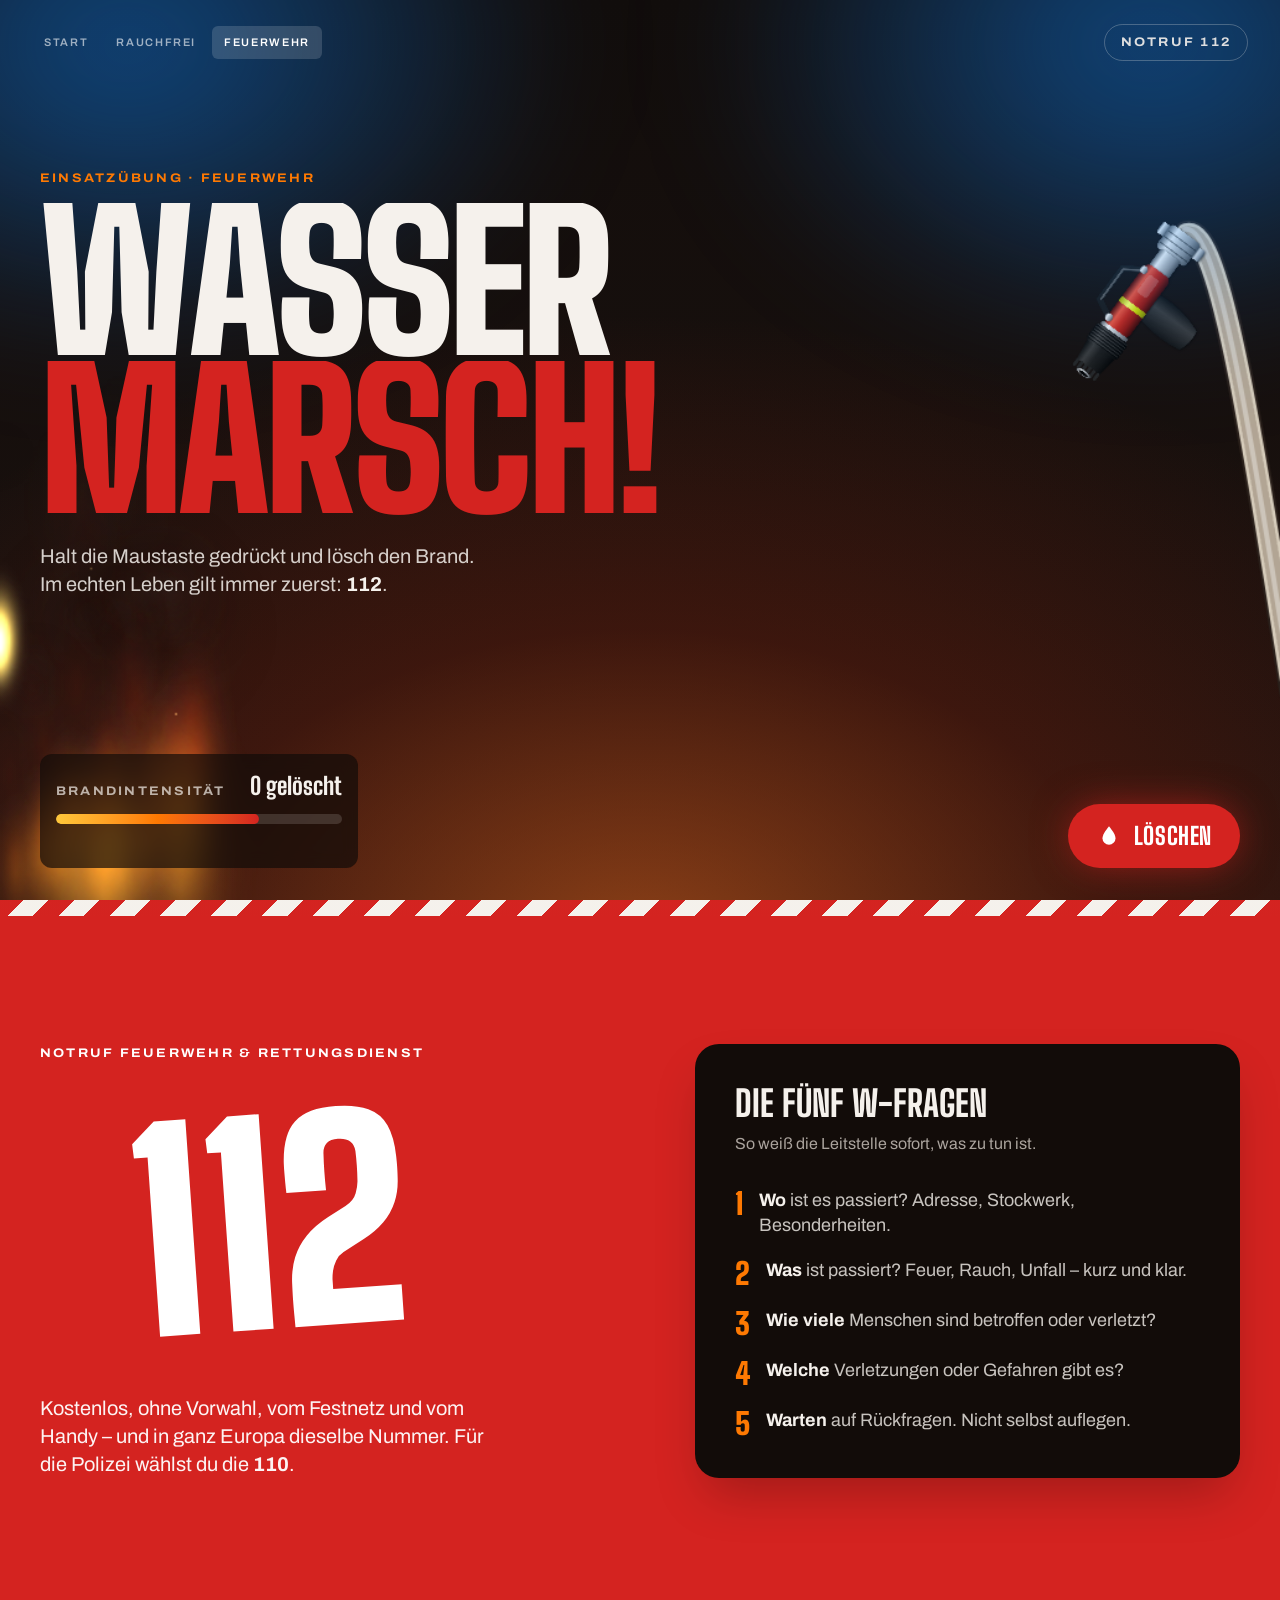
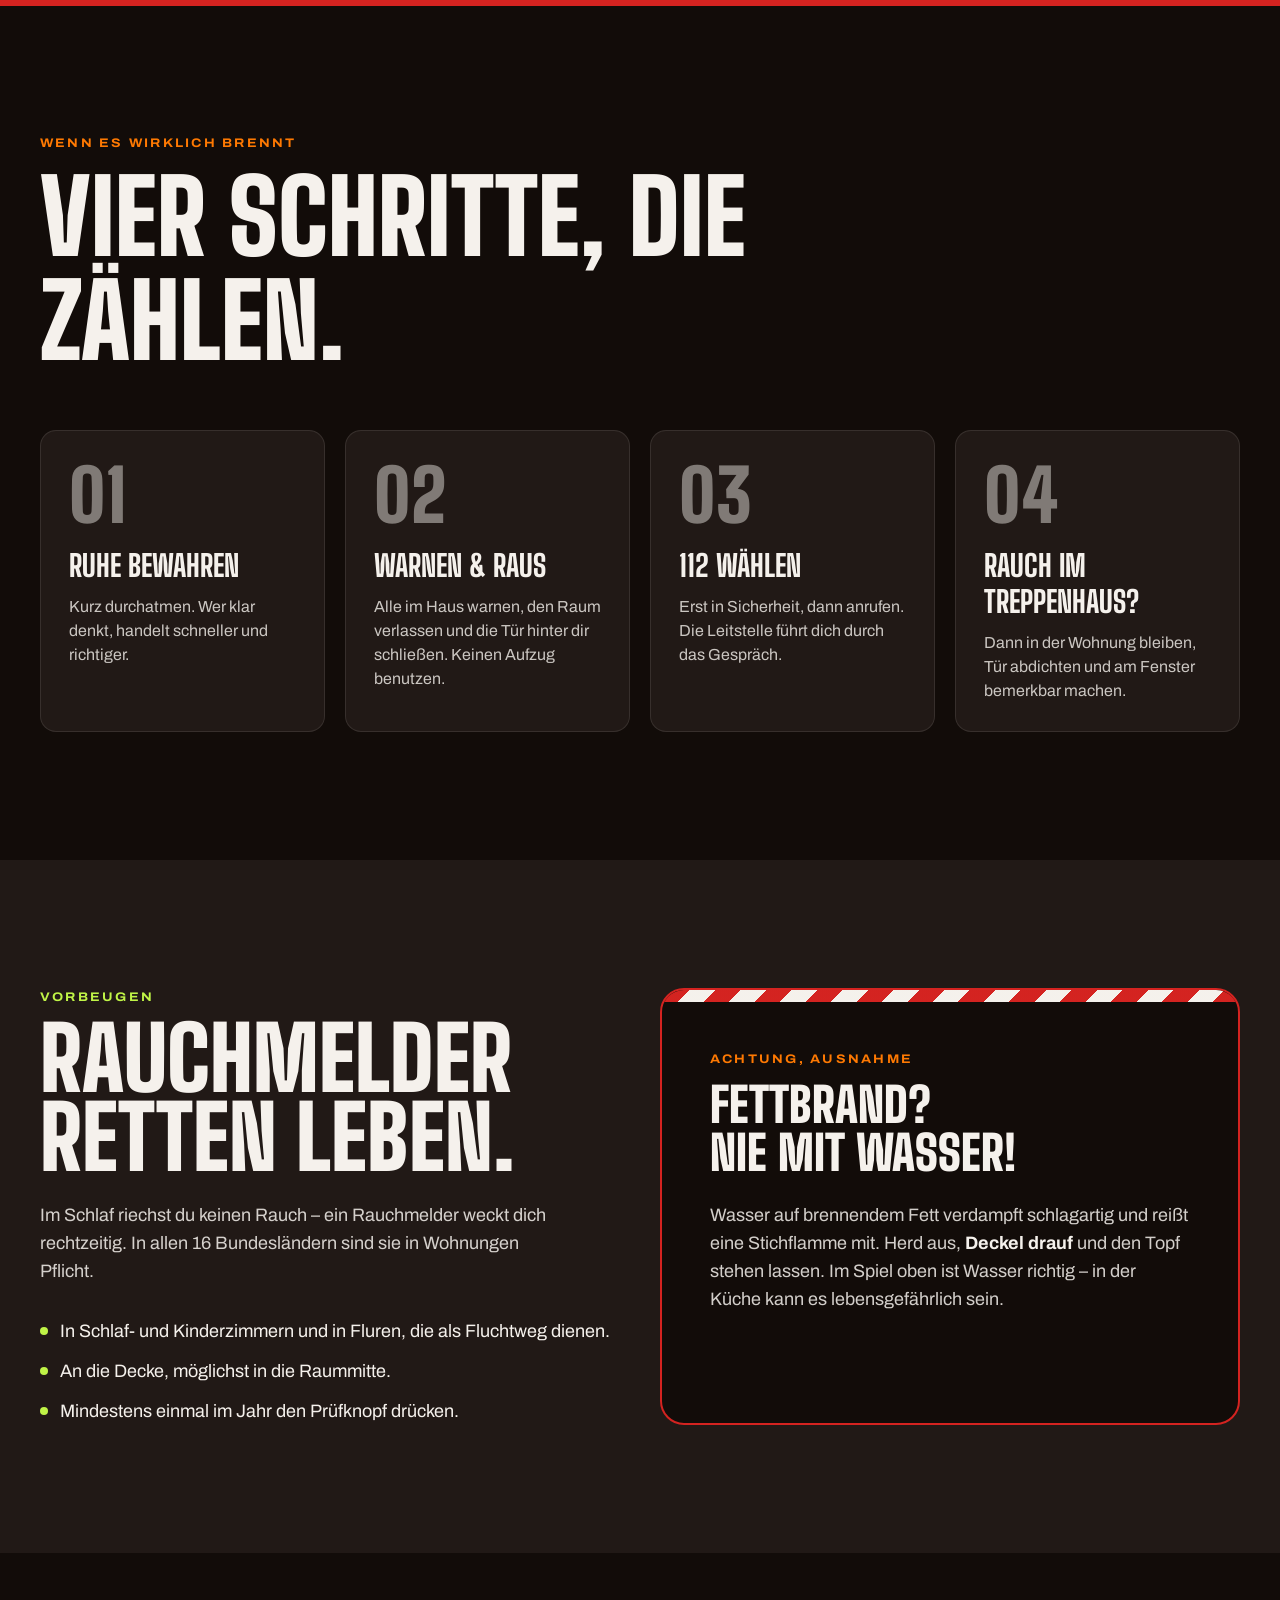
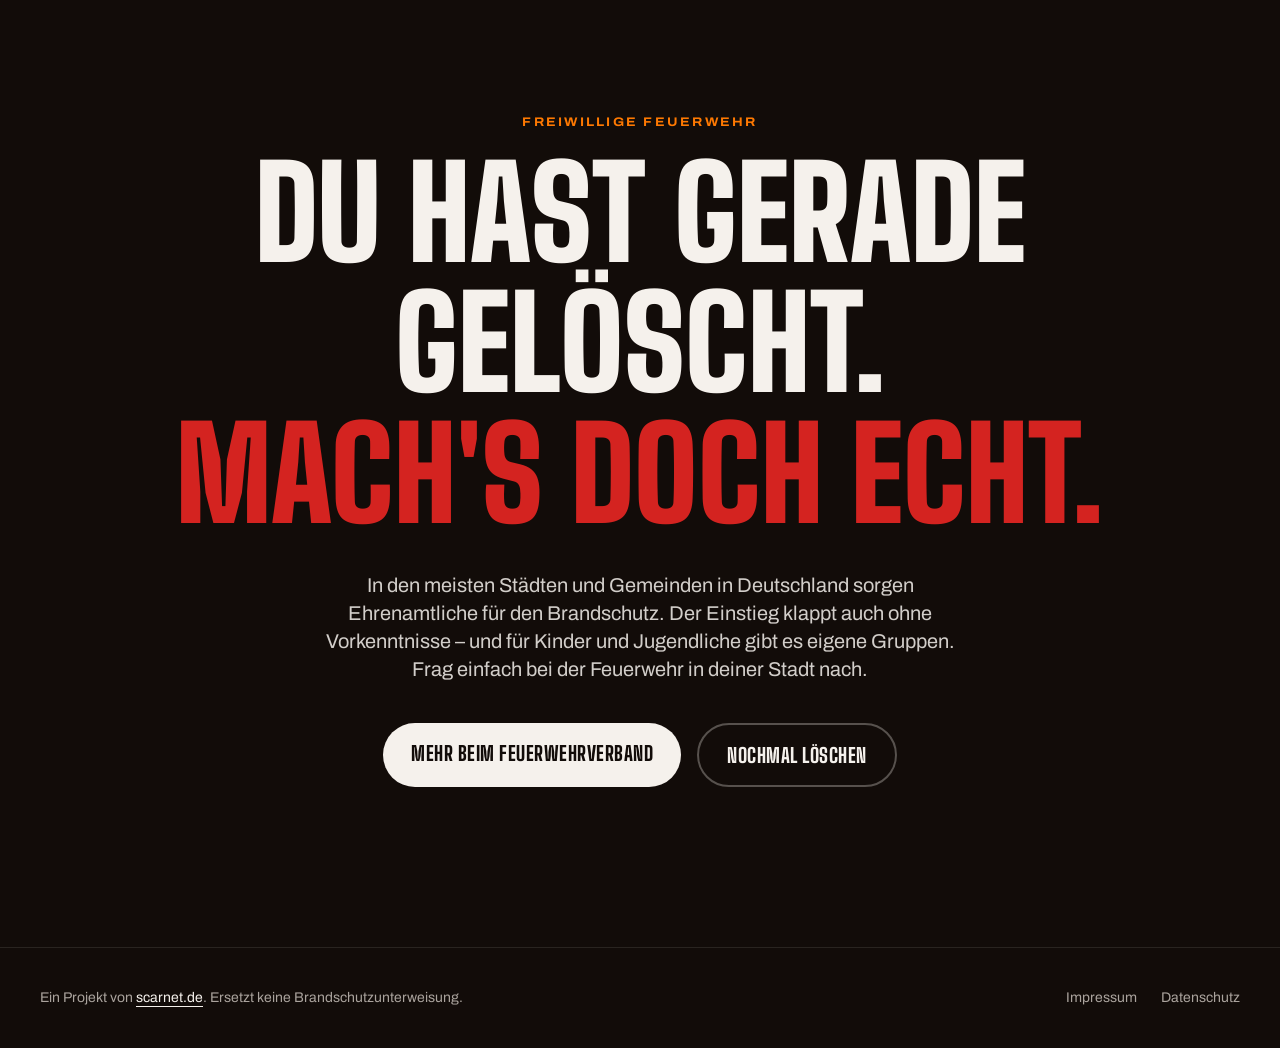
==== commit 15efc8e6: "Feuerwehr: Ö-Punkte in „gelöscht“ wieder sichtbar Die großen Überschriften hatten eine Zeilenhöhe vo" ====
--- a/feuerwehr/index.html
+++ b/feuerwehr/index.html
@@ -1,2 +1,2 @@
-<!DOCTYPE html><html lang="de"><head><meta charset="utf-8"><meta name="viewport" content="width=device-width, initial-scale=1"><title>Wasser marsch! – Feuerwehr-Landingpage | scarnet.de</title><meta name="description" content="Lösch den Brand selbst – und lern nebenbei, was im Ernstfall zählt: Notruf 112, die W-Fragen, Verhalten im Brandfall und warum Rauchmelder Leben retten."><link rel="canonical" href="https://scarnet.de/feuerwehr/"><meta name="theme-color" content="#1a1310"><link rel="icon" type="image/svg+xml" href="/feuerwehr/favicon.svg"><meta property="og:type" content="website"><meta property="og:locale" content="de_DE"><meta property="og:title" content="Wasser marsch! – Feuerwehr-Landingpage | scarnet.de"><meta property="og:description" content="Lösch den Brand selbst – und lern nebenbei, was im Ernstfall zählt: Notruf 112, die W-Fragen, Verhalten im Brandfall und warum Rauchmelder Leben retten."><meta property="og:url" content="https://scarnet.de/feuerwehr/"><link rel="stylesheet" href="/feuerwehr/assets/index.BuAJesSs.css"><style>html.lenis,html.lenis body{height:auto}.lenis:not(.lenis-autoToggle).lenis-stopped{overflow:clip}.lenis [data-lenis-prevent],.lenis [data-lenis-prevent-wheel],.lenis [data-lenis-prevent-touch],.lenis [data-lenis-prevent-vertical],.lenis [data-lenis-prevent-horizontal]{overscroll-behavior:contain}.lenis.lenis-smooth iframe{pointer-events:none}.lenis.lenis-autoToggle{transition-behavior:allow-discrete;transition-property:overflow;transition-duration:1ms}
-</style></head><body class="min-h-dvh bg-nacht text-kreide"><a href="#inhalt" class="sr-only focus:not-sr-only focus:fixed focus:left-4 focus:top-4 focus:z-50 focus:bg-leucht focus:px-4 focus:py-2 focus:font-bold focus:text-nacht">Zum Inhalt springen</a><section id="einsatz" class="blaulicht relative isolate h-[100svh] min-h-[640px] overflow-hidden bg-gradient-to-b from-[#120d0b] to-[#1d1310]" aria-labelledby="hero-titel"><div id="glut" class="absolute inset-0 -z-20 opacity-80 transition-opacity duration-500" aria-hidden="true" style="background: radial-gradient(ellipse 75% 70% at 50% 105%, rgb(255 110 30 / 0.55), rgb(180 40 10 / 0.25) 50%, transparent 100%);"></div><canvas id="feuer" class="absolute inset-0 -z-10 h-full w-full touch-pan-y select-none" aria-hidden="true"></canvas><header class="relative z-10 flex items-center justify-between gap-4 px-3 pt-3 sm:px-8 sm:pt-6"><!-- Menü wie auf den übrigen Seiten von scarnet.de --><nav aria-label="Menü" class="flex gap-1 text-[11px] font-semibold tracking-[0.15em] uppercase"><a href="/" class="rounded-md px-3 py-3.5 text-white/60 transition-colors hover:bg-white/10 hover:text-white sm:py-2">Start</a><a href="/rauchfrei.html" class="rounded-md px-3 py-3.5 text-white/60 transition-colors hover:bg-white/10 hover:text-white sm:py-2">Rauchfrei</a><a href="/feuerwehr/" aria-current="page" class="rounded-md bg-white/15 px-3 py-3.5 text-white sm:py-2">Feuerwehr</a></nav><a href="#notruf" class="eyebrow hidden rounded-full border border-kreide/25 px-4 py-2 text-kreide/90 hover:border-leucht hover:text-leucht sm:inline-block">Notruf 112</a></header><div class="pointer-events-none relative z-10 px-5 pt-[9vh] sm:px-10 lg:pt-[12vh]"><p class="eyebrow hero-reveal text-glut">Einsatzübung · Feuerwehr</p><h1 id="hero-titel" class="hero-titel mt-4 font-display text-[clamp(4.2rem,15vw,13rem)] leading-[0.82] font-black tracking-tight uppercase">Wasser<br><span class="text-feuerrot">marsch!</span></h1><p class="hero-reveal mt-6 max-w-md text-lg text-kreide/85 sm:text-xl"><span class="hidden sm:inline">Halt die Maustaste gedrückt</span><span class="sm:hidden">Halt den Finger drauf</span> und lösch den Brand. Im echten Leben gilt immer zuerst: <strong class="text-kreide">112</strong>.</p><button id="animation-start" type="button" hidden class="pointer-events-auto mt-6 rounded-full border-2 border-glut px-5 py-2.5 font-bold text-glut hover:bg-glut hover:text-nacht">▶ Feuer-Animation starten</button></div><div class="absolute inset-x-0 bottom-0 z-10 flex flex-wrap items-end justify-between gap-4 px-5 pb-6 sm:px-10 sm:pb-8"><div class="hero-reveal min-w-[220px] rounded-xl bg-nacht/70 p-4 backdrop-blur-sm"><div class="flex items-baseline justify-between gap-6"><span class="eyebrow text-kreide/70">Brandintensität</span><span id="geloescht" class="font-display text-2xl font-extrabold" aria-live="polite">0 gelöscht</span></div><div class="mt-3 h-2.5 overflow-hidden rounded-full bg-kreide/15" role="meter" aria-label="Brandintensität" aria-valuemin="0" aria-valuemax="100" aria-valuenow="80" id="meter"><div id="meter-balken" class="h-full w-4/5 origin-left rounded-full bg-gradient-to-r from-flamme via-glut to-feuerrot"></div></div><p id="meldung" class="mt-2 h-5 text-sm text-leucht" aria-live="polite"></p></div><button id="spritze" type="button" class="hero-reveal group flex items-center gap-3 rounded-full bg-feuerrot px-7 py-4 font-display text-2xl font-extrabold tracking-wide text-white uppercase shadow-[0_0_40px_-5px] shadow-feuerrot/70 transition-transform select-none hover:scale-[1.03] active:scale-95" aria-describedby="spritze-hilfe"><svg width="26" height="26" viewBox="0 0 24 24" fill="none" aria-hidden="true"><path d="M12 3c3.5 4.6 6 8 6 11a6 6 0 1 1-12 0c0-3 2.5-6.4 6-11Z" fill="currentColor"></path></svg>Löschen</button><span id="spritze-hilfe" class="sr-only">Gedrückt halten (oder Leertaste halten), um automatisch auf den größten Brandherd zu zielen.</span></div></section><script type="module" src="/feuerwehr/assets/Hero.astro_astro_type_script_index_0_lang.CgoLhnxc.js"></script><main id="inhalt"><div class="warnstreifen h-4" aria-hidden="true"></div><!-- Notruf --><section id="notruf" class="relative overflow-hidden bg-feuerrot px-5 py-24 sm:px-10 lg:py-32" aria-labelledby="notruf-titel"><div class="mx-auto grid max-w-7xl gap-14 lg:grid-cols-[1.1fr_1fr] lg:items-center"><div><p class="eyebrow reveal text-white">Notruf Feuerwehr & Rettungsdienst</p><h2 id="notruf-titel" class="nummer mt-2 font-display text-[clamp(9rem,32vw,24rem)] leading-[0.78] font-black text-white">112</h2><p class="reveal mt-6 max-w-md text-xl text-white/95">Kostenlos, ohne Vorwahl, vom Festnetz und vom Handy – und in ganz Europa dieselbe Nummer. Für die Polizei wählst du die <strong>110</strong>.</p></div><div class="reveal rounded-3xl bg-nacht p-7 shadow-2xl sm:p-10"><h3 class="font-display text-4xl font-extrabold uppercase">Die fünf W-Fragen</h3><p class="mt-2 text-rauch">So weiß die Leitstelle sofort, was zu tun ist.</p><ol class="mt-8 space-y-5"><li class="wfrage flex gap-4"><span class="font-display text-3xl leading-none font-black text-glut tabular-nums">1</span><p class="text-lg leading-snug"><strong class="text-kreide">Wo</strong> <span class="text-kreide/80">ist es passiert? Adresse, Stockwerk, Besonderheiten.</span></p></li><li class="wfrage flex gap-4"><span class="font-display text-3xl leading-none font-black text-glut tabular-nums">2</span><p class="text-lg leading-snug"><strong class="text-kreide">Was</strong> <span class="text-kreide/80">ist passiert? Feuer, Rauch, Unfall – kurz und klar.</span></p></li><li class="wfrage flex gap-4"><span class="font-display text-3xl leading-none font-black text-glut tabular-nums">3</span><p class="text-lg leading-snug"><strong class="text-kreide">Wie viele</strong> <span class="text-kreide/80">Menschen sind betroffen oder verletzt?</span></p></li><li class="wfrage flex gap-4"><span class="font-display text-3xl leading-none font-black text-glut tabular-nums">4</span><p class="text-lg leading-snug"><strong class="text-kreide">Welche</strong> <span class="text-kreide/80">Verletzungen oder Gefahren gibt es?</span></p></li><li class="wfrage flex gap-4"><span class="font-display text-3xl leading-none font-black text-glut tabular-nums">5</span><p class="text-lg leading-snug"><strong class="text-kreide">Warten</strong> <span class="text-kreide/80">auf Rückfragen. Nicht selbst auflegen.</span></p></li></ol></div></div></section><!-- Verhalten im Brandfall --><section id="brandfall" class="px-5 py-24 sm:px-10 lg:py-32" aria-labelledby="brandfall-titel"><div class="mx-auto max-w-7xl"><p class="eyebrow reveal text-glut">Wenn es wirklich brennt</p><h2 id="brandfall-titel" class="reveal mt-3 max-w-3xl font-display text-[clamp(3rem,8vw,6.5rem)] leading-[0.9] font-black uppercase">Vier Schritte, die zählen.</h2><div class="mt-14 grid gap-5 sm:grid-cols-2 lg:grid-cols-4"><article class="karte group relative overflow-hidden rounded-2xl border border-kreide/10 bg-asche p-7"><span class="font-display text-7xl font-black text-kreide/45 transition-colors group-hover:text-feuerrot" aria-hidden="true">01</span><h3 class="mt-4 font-display text-3xl font-extrabold uppercase">Ruhe bewahren</h3><p class="mt-3 text-kreide/80">Kurz durchatmen. Wer klar denkt, handelt schneller und richtiger.</p><span class="reflex absolute inset-x-0 bottom-0 h-1.5 origin-left scale-x-0 transition-transform duration-500 group-hover:scale-x-100" aria-hidden="true"></span></article><article class="karte group relative overflow-hidden rounded-2xl border border-kreide/10 bg-asche p-7"><span class="font-display text-7xl font-black text-kreide/45 transition-colors group-hover:text-feuerrot" aria-hidden="true">02</span><h3 class="mt-4 font-display text-3xl font-extrabold uppercase">Warnen &amp; raus</h3><p class="mt-3 text-kreide/80">Alle im Haus warnen, den Raum verlassen und die Tür hinter dir schließen. Keinen Aufzug benutzen.</p><span class="reflex absolute inset-x-0 bottom-0 h-1.5 origin-left scale-x-0 transition-transform duration-500 group-hover:scale-x-100" aria-hidden="true"></span></article><article class="karte group relative overflow-hidden rounded-2xl border border-kreide/10 bg-asche p-7"><span class="font-display text-7xl font-black text-kreide/45 transition-colors group-hover:text-feuerrot" aria-hidden="true">03</span><h3 class="mt-4 font-display text-3xl font-extrabold uppercase">112 wählen</h3><p class="mt-3 text-kreide/80">Erst in Sicherheit, dann anrufen. Die Leitstelle führt dich durch das Gespräch.</p><span class="reflex absolute inset-x-0 bottom-0 h-1.5 origin-left scale-x-0 transition-transform duration-500 group-hover:scale-x-100" aria-hidden="true"></span></article><article class="karte group relative overflow-hidden rounded-2xl border border-kreide/10 bg-asche p-7"><span class="font-display text-7xl font-black text-kreide/45 transition-colors group-hover:text-feuerrot" aria-hidden="true">04</span><h3 class="mt-4 font-display text-3xl font-extrabold uppercase">Rauch im Treppenhaus?</h3><p class="mt-3 text-kreide/80">Dann in der Wohnung bleiben, Tür abdichten und am Fenster bemerkbar machen.</p><span class="reflex absolute inset-x-0 bottom-0 h-1.5 origin-left scale-x-0 transition-transform duration-500 group-hover:scale-x-100" aria-hidden="true"></span></article></div></div></section><!-- Rauchmelder & Fettbrand --><section id="rauchmelder" class="bg-asche px-5 py-24 sm:px-10 lg:py-32" aria-labelledby="rauchmelder-titel"><div class="mx-auto grid max-w-7xl gap-10 lg:grid-cols-2"><div class="reveal"><p class="eyebrow text-leucht">Vorbeugen</p><h2 id="rauchmelder-titel" class="mt-3 font-display text-[clamp(3rem,7vw,5.5rem)] leading-[0.9] font-black uppercase">Rauchmelder<br>retten Leben.</h2><p class="mt-6 max-w-lg text-lg text-kreide/85">Im Schlaf riechst du keinen Rauch – ein Rauchmelder weckt dich rechtzeitig. In allen 16 Bundesländern sind sie in Wohnungen Pflicht.</p><ul class="mt-8 space-y-3 text-lg"><li class="flex gap-3"><span class="mt-2.5 h-2 w-2 shrink-0 rounded-full bg-leucht" aria-hidden="true"></span>In Schlaf- und Kinderzimmern und in Fluren, die als Fluchtweg dienen.</li><li class="flex gap-3"><span class="mt-2.5 h-2 w-2 shrink-0 rounded-full bg-leucht" aria-hidden="true"></span>An die Decke, möglichst in die Raummitte.</li><li class="flex gap-3"><span class="mt-2.5 h-2 w-2 shrink-0 rounded-full bg-leucht" aria-hidden="true"></span>Mindestens einmal im Jahr den Prüfknopf drücken.</li></ul></div><aside class="reveal relative overflow-hidden rounded-3xl border-2 border-feuerrot bg-nacht p-8 sm:p-12" aria-labelledby="fett-titel"><div class="warnstreifen absolute inset-x-0 top-0 h-3" aria-hidden="true"></div><p class="eyebrow mt-3 text-glut">Achtung, Ausnahme</p><h3 id="fett-titel" class="mt-3 font-display text-5xl leading-none font-black uppercase">Fettbrand?<br>Nie mit Wasser!</h3><p class="mt-6 text-lg text-kreide/85">Wasser auf brennendem Fett verdampft schlagartig und reißt eine Stichflamme mit. Herd aus, <strong class="text-kreide">Deckel drauf</strong> und den Topf stehen lassen. Im Spiel oben ist Wasser richtig – in der Küche kann es lebensgefährlich sein.</p></aside></div></section><!-- Mitmachen --><section id="mitmachen" class="relative overflow-hidden px-5 py-28 sm:px-10 lg:py-40" aria-labelledby="mitmachen-titel"><div class="mx-auto max-w-5xl text-center"><p class="eyebrow reveal text-glut">Freiwillige Feuerwehr</p><h2 id="mitmachen-titel" class="mitmachen-titel mt-4 font-display text-[clamp(3.4rem,10vw,8.5rem)] leading-[0.86] font-black uppercase">Du hast gerade gelöscht.<br><span class="text-feuerrot">Mach's doch echt.</span></h2><p class="reveal mx-auto mt-8 max-w-2xl text-lg text-kreide/85 sm:text-xl">In den meisten Städten und Gemeinden in Deutschland sorgen Ehrenamtliche für den Brandschutz. Der Einstieg klappt auch ohne Vorkenntnisse – und für Kinder und Jugendliche gibt es eigene Gruppen. Frag einfach bei der Feuerwehr in deiner Stadt nach.</p><div class="reveal mt-10 flex flex-wrap justify-center gap-4"><a href="https://www.feuerwehrverband.de" rel="noopener" target="_blank" class="rounded-full bg-kreide px-7 py-4 font-display text-xl font-extrabold tracking-wide text-nacht uppercase transition-transform hover:scale-[1.03]">Mehr beim Feuerwehrverband<span class="sr-only"> (öffnet in neuem Tab)</span></a><a href="#einsatz" class="rounded-full border-2 border-kreide/30 px-7 py-4 font-display text-xl font-extrabold tracking-wide uppercase hover:border-leucht hover:text-leucht">Nochmal löschen</a></div></div></section></main><footer class="border-t border-kreide/10 px-5 py-10 sm:px-10"><div class="mx-auto flex max-w-7xl flex-wrap items-center justify-between gap-4 text-sm text-rauch"><p>Ein Projekt von <a href="/" class="text-kreide underline underline-offset-4 hover:text-leucht">scarnet.de</a>. Ersetzt keine Brandschutzunterweisung.</p><nav aria-label="Rechtliches" class="flex gap-6"><a href="/impressum.html" class="hover:text-kreide">Impressum</a><a href="/datenschutz.html" class="hover:text-kreide">Datenschutz</a></nav></div></footer></body></html><script type="module" src="/feuerwehr/assets/index.astro_astro_type_script_index_0_lang.x2PmOi1U.js"></script>+<!DOCTYPE html><html lang="de"><head><meta charset="utf-8"><meta name="viewport" content="width=device-width, initial-scale=1"><title>Wasser marsch! – Feuerwehr-Landingpage | scarnet.de</title><meta name="description" content="Lösch den Brand selbst – und lern nebenbei, was im Ernstfall zählt: Notruf 112, die W-Fragen, Verhalten im Brandfall und warum Rauchmelder Leben retten."><link rel="canonical" href="https://scarnet.de/feuerwehr/"><meta name="theme-color" content="#1a1310"><link rel="icon" type="image/svg+xml" href="/feuerwehr/favicon.svg"><meta property="og:type" content="website"><meta property="og:locale" content="de_DE"><meta property="og:title" content="Wasser marsch! – Feuerwehr-Landingpage | scarnet.de"><meta property="og:description" content="Lösch den Brand selbst – und lern nebenbei, was im Ernstfall zählt: Notruf 112, die W-Fragen, Verhalten im Brandfall und warum Rauchmelder Leben retten."><meta property="og:url" content="https://scarnet.de/feuerwehr/"><link rel="stylesheet" href="/feuerwehr/assets/index.C6dmrcf_.css"><style>html.lenis,html.lenis body{height:auto}.lenis:not(.lenis-autoToggle).lenis-stopped{overflow:clip}.lenis [data-lenis-prevent],.lenis [data-lenis-prevent-wheel],.lenis [data-lenis-prevent-touch],.lenis [data-lenis-prevent-vertical],.lenis [data-lenis-prevent-horizontal]{overscroll-behavior:contain}.lenis.lenis-smooth iframe{pointer-events:none}.lenis.lenis-autoToggle{transition-behavior:allow-discrete;transition-property:overflow;transition-duration:1ms}
+</style></head><body class="min-h-dvh bg-nacht text-kreide"><a href="#inhalt" class="sr-only focus:not-sr-only focus:fixed focus:left-4 focus:top-4 focus:z-50 focus:bg-leucht focus:px-4 focus:py-2 focus:font-bold focus:text-nacht">Zum Inhalt springen</a><section id="einsatz" class="blaulicht relative isolate h-[100svh] min-h-[640px] overflow-hidden bg-gradient-to-b from-[#120d0b] to-[#1d1310]" aria-labelledby="hero-titel"><div id="glut" class="absolute inset-0 -z-20 opacity-80 transition-opacity duration-500" aria-hidden="true" style="background: radial-gradient(ellipse 75% 70% at 50% 105%, rgb(255 110 30 / 0.55), rgb(180 40 10 / 0.25) 50%, transparent 100%);"></div><canvas id="feuer" class="absolute inset-0 -z-10 h-full w-full touch-pan-y select-none" aria-hidden="true"></canvas><header class="relative z-10 flex items-center justify-between gap-4 px-3 pt-3 sm:px-8 sm:pt-6"><!-- Menü wie auf den übrigen Seiten von scarnet.de --><nav aria-label="Menü" class="flex gap-1 text-[11px] font-semibold tracking-[0.15em] uppercase"><a href="/" class="rounded-md px-3 py-3.5 text-white/60 transition-colors hover:bg-white/10 hover:text-white sm:py-2">Start</a><a href="/rauchfrei.html" class="rounded-md px-3 py-3.5 text-white/60 transition-colors hover:bg-white/10 hover:text-white sm:py-2">Rauchfrei</a><a href="/feuerwehr/" aria-current="page" class="rounded-md bg-white/15 px-3 py-3.5 text-white sm:py-2">Feuerwehr</a></nav><a href="#notruf" class="eyebrow hidden rounded-full border border-kreide/25 px-4 py-2 text-kreide/90 hover:border-leucht hover:text-leucht sm:inline-block">Notruf 112</a></header><div class="pointer-events-none relative z-10 px-5 pt-[9vh] sm:px-10 lg:pt-[12vh]"><p class="eyebrow hero-reveal text-glut">Einsatzübung · Feuerwehr</p><h1 id="hero-titel" class="hero-titel mt-4 font-display text-[clamp(4.2rem,15vw,13rem)] leading-[0.82] font-black tracking-tight uppercase">Wasser<br><span class="text-feuerrot">marsch!</span></h1><p class="hero-reveal mt-6 max-w-md text-lg text-kreide/85 sm:text-xl"><span class="hidden sm:inline">Halt die Maustaste gedrückt</span><span class="sm:hidden">Halt den Finger drauf</span> und lösch den Brand. Im echten Leben gilt immer zuerst: <strong class="text-kreide">112</strong>.</p><button id="animation-start" type="button" hidden class="pointer-events-auto mt-6 rounded-full border-2 border-glut px-5 py-2.5 font-bold text-glut hover:bg-glut hover:text-nacht">▶ Feuer-Animation starten</button></div><div class="absolute inset-x-0 bottom-0 z-10 flex flex-wrap items-end justify-between gap-4 px-5 pb-6 sm:px-10 sm:pb-8"><div class="hero-reveal min-w-[220px] rounded-xl bg-nacht/70 p-4 backdrop-blur-sm"><div class="flex items-baseline justify-between gap-6"><span class="eyebrow text-kreide/70">Brandintensität</span><span id="geloescht" class="font-display text-2xl font-extrabold" aria-live="polite">0 gelöscht</span></div><div class="mt-3 h-2.5 overflow-hidden rounded-full bg-kreide/15" role="meter" aria-label="Brandintensität" aria-valuemin="0" aria-valuemax="100" aria-valuenow="80" id="meter"><div id="meter-balken" class="h-full w-4/5 origin-left rounded-full bg-gradient-to-r from-flamme via-glut to-feuerrot"></div></div><p id="meldung" class="mt-2 h-5 text-sm text-leucht" aria-live="polite"></p></div><button id="spritze" type="button" class="hero-reveal group flex items-center gap-3 rounded-full bg-feuerrot px-7 py-4 font-display text-2xl font-extrabold tracking-wide text-white uppercase shadow-[0_0_40px_-5px] shadow-feuerrot/70 transition-transform select-none hover:scale-[1.03] active:scale-95" aria-describedby="spritze-hilfe"><svg width="26" height="26" viewBox="0 0 24 24" fill="none" aria-hidden="true"><path d="M12 3c3.5 4.6 6 8 6 11a6 6 0 1 1-12 0c0-3 2.5-6.4 6-11Z" fill="currentColor"></path></svg>Löschen</button><span id="spritze-hilfe" class="sr-only">Gedrückt halten (oder Leertaste halten), um automatisch auf den größten Brandherd zu zielen.</span></div></section><script type="module" src="/feuerwehr/assets/Hero.astro_astro_type_script_index_0_lang.CgoLhnxc.js"></script><main id="inhalt"><div class="warnstreifen h-4" aria-hidden="true"></div><!-- Notruf --><section id="notruf" class="relative overflow-hidden bg-feuerrot px-5 py-24 sm:px-10 lg:py-32" aria-labelledby="notruf-titel"><div class="mx-auto grid max-w-7xl gap-14 lg:grid-cols-[1.1fr_1fr] lg:items-center"><div><p class="eyebrow reveal text-white">Notruf Feuerwehr & Rettungsdienst</p><h2 id="notruf-titel" class="nummer mt-2 font-display text-[clamp(9rem,32vw,24rem)] leading-[0.78] font-black text-white">112</h2><p class="reveal mt-6 max-w-md text-xl text-white/95">Kostenlos, ohne Vorwahl, vom Festnetz und vom Handy – und in ganz Europa dieselbe Nummer. Für die Polizei wählst du die <strong>110</strong>.</p></div><div class="reveal rounded-3xl bg-nacht p-7 shadow-2xl sm:p-10"><h3 class="font-display text-4xl font-extrabold uppercase">Die fünf W-Fragen</h3><p class="mt-2 text-rauch">So weiß die Leitstelle sofort, was zu tun ist.</p><ol class="mt-8 space-y-5"><li class="wfrage flex gap-4"><span class="font-display text-3xl leading-none font-black text-glut tabular-nums">1</span><p class="text-lg leading-snug"><strong class="text-kreide">Wo</strong> <span class="text-kreide/80">ist es passiert? Adresse, Stockwerk, Besonderheiten.</span></p></li><li class="wfrage flex gap-4"><span class="font-display text-3xl leading-none font-black text-glut tabular-nums">2</span><p class="text-lg leading-snug"><strong class="text-kreide">Was</strong> <span class="text-kreide/80">ist passiert? Feuer, Rauch, Unfall – kurz und klar.</span></p></li><li class="wfrage flex gap-4"><span class="font-display text-3xl leading-none font-black text-glut tabular-nums">3</span><p class="text-lg leading-snug"><strong class="text-kreide">Wie viele</strong> <span class="text-kreide/80">Menschen sind betroffen oder verletzt?</span></p></li><li class="wfrage flex gap-4"><span class="font-display text-3xl leading-none font-black text-glut tabular-nums">4</span><p class="text-lg leading-snug"><strong class="text-kreide">Welche</strong> <span class="text-kreide/80">Verletzungen oder Gefahren gibt es?</span></p></li><li class="wfrage flex gap-4"><span class="font-display text-3xl leading-none font-black text-glut tabular-nums">5</span><p class="text-lg leading-snug"><strong class="text-kreide">Warten</strong> <span class="text-kreide/80">auf Rückfragen. Nicht selbst auflegen.</span></p></li></ol></div></div></section><!-- Verhalten im Brandfall --><section id="brandfall" class="px-5 py-24 sm:px-10 lg:py-32" aria-labelledby="brandfall-titel"><div class="mx-auto max-w-7xl"><p class="eyebrow reveal text-glut">Wenn es wirklich brennt</p><h2 id="brandfall-titel" class="reveal mt-3 max-w-3xl font-display text-[clamp(3rem,8vw,6.5rem)] leading-[1.02] font-black uppercase">Vier Schritte, die zählen.</h2><div class="mt-14 grid gap-5 sm:grid-cols-2 lg:grid-cols-4"><article class="karte group relative overflow-hidden rounded-2xl border border-kreide/10 bg-asche p-7"><span class="font-display text-7xl font-black text-kreide/45 transition-colors group-hover:text-feuerrot" aria-hidden="true">01</span><h3 class="mt-4 font-display text-3xl font-extrabold uppercase">Ruhe bewahren</h3><p class="mt-3 text-kreide/80">Kurz durchatmen. Wer klar denkt, handelt schneller und richtiger.</p><span class="reflex absolute inset-x-0 bottom-0 h-1.5 origin-left scale-x-0 transition-transform duration-500 group-hover:scale-x-100" aria-hidden="true"></span></article><article class="karte group relative overflow-hidden rounded-2xl border border-kreide/10 bg-asche p-7"><span class="font-display text-7xl font-black text-kreide/45 transition-colors group-hover:text-feuerrot" aria-hidden="true">02</span><h3 class="mt-4 font-display text-3xl font-extrabold uppercase">Warnen &amp; raus</h3><p class="mt-3 text-kreide/80">Alle im Haus warnen, den Raum verlassen und die Tür hinter dir schließen. Keinen Aufzug benutzen.</p><span class="reflex absolute inset-x-0 bottom-0 h-1.5 origin-left scale-x-0 transition-transform duration-500 group-hover:scale-x-100" aria-hidden="true"></span></article><article class="karte group relative overflow-hidden rounded-2xl border border-kreide/10 bg-asche p-7"><span class="font-display text-7xl font-black text-kreide/45 transition-colors group-hover:text-feuerrot" aria-hidden="true">03</span><h3 class="mt-4 font-display text-3xl font-extrabold uppercase">112 wählen</h3><p class="mt-3 text-kreide/80">Erst in Sicherheit, dann anrufen. Die Leitstelle führt dich durch das Gespräch.</p><span class="reflex absolute inset-x-0 bottom-0 h-1.5 origin-left scale-x-0 transition-transform duration-500 group-hover:scale-x-100" aria-hidden="true"></span></article><article class="karte group relative overflow-hidden rounded-2xl border border-kreide/10 bg-asche p-7"><span class="font-display text-7xl font-black text-kreide/45 transition-colors group-hover:text-feuerrot" aria-hidden="true">04</span><h3 class="mt-4 font-display text-3xl font-extrabold uppercase">Rauch im Treppenhaus?</h3><p class="mt-3 text-kreide/80">Dann in der Wohnung bleiben, Tür abdichten und am Fenster bemerkbar machen.</p><span class="reflex absolute inset-x-0 bottom-0 h-1.5 origin-left scale-x-0 transition-transform duration-500 group-hover:scale-x-100" aria-hidden="true"></span></article></div></div></section><!-- Rauchmelder & Fettbrand --><section id="rauchmelder" class="bg-asche px-5 py-24 sm:px-10 lg:py-32" aria-labelledby="rauchmelder-titel"><div class="mx-auto grid max-w-7xl gap-10 lg:grid-cols-2"><div class="reveal"><p class="eyebrow text-leucht">Vorbeugen</p><h2 id="rauchmelder-titel" class="mt-3 font-display text-[clamp(3rem,7vw,5.5rem)] leading-[0.9] font-black uppercase">Rauchmelder<br>retten Leben.</h2><p class="mt-6 max-w-lg text-lg text-kreide/85">Im Schlaf riechst du keinen Rauch – ein Rauchmelder weckt dich rechtzeitig. In allen 16 Bundesländern sind sie in Wohnungen Pflicht.</p><ul class="mt-8 space-y-3 text-lg"><li class="flex gap-3"><span class="mt-2.5 h-2 w-2 shrink-0 rounded-full bg-leucht" aria-hidden="true"></span>In Schlaf- und Kinderzimmern und in Fluren, die als Fluchtweg dienen.</li><li class="flex gap-3"><span class="mt-2.5 h-2 w-2 shrink-0 rounded-full bg-leucht" aria-hidden="true"></span>An die Decke, möglichst in die Raummitte.</li><li class="flex gap-3"><span class="mt-2.5 h-2 w-2 shrink-0 rounded-full bg-leucht" aria-hidden="true"></span>Mindestens einmal im Jahr den Prüfknopf drücken.</li></ul></div><aside class="reveal relative overflow-hidden rounded-3xl border-2 border-feuerrot bg-nacht p-8 sm:p-12" aria-labelledby="fett-titel"><div class="warnstreifen absolute inset-x-0 top-0 h-3" aria-hidden="true"></div><p class="eyebrow mt-3 text-glut">Achtung, Ausnahme</p><h3 id="fett-titel" class="mt-3 font-display text-5xl leading-none font-black uppercase">Fettbrand?<br>Nie mit Wasser!</h3><p class="mt-6 text-lg text-kreide/85">Wasser auf brennendem Fett verdampft schlagartig und reißt eine Stichflamme mit. Herd aus, <strong class="text-kreide">Deckel drauf</strong> und den Topf stehen lassen. Im Spiel oben ist Wasser richtig – in der Küche kann es lebensgefährlich sein.</p></aside></div></section><!-- Mitmachen --><section id="mitmachen" class="relative overflow-hidden px-5 py-28 sm:px-10 lg:py-40" aria-labelledby="mitmachen-titel"><div class="mx-auto max-w-5xl text-center"><p class="eyebrow reveal text-glut">Freiwillige Feuerwehr</p><h2 id="mitmachen-titel" class="mitmachen-titel mt-4 font-display text-[clamp(3.4rem,10vw,8.5rem)] leading-[1.02] font-black uppercase">Du hast gerade gelöscht.<br><span class="text-feuerrot">Mach's doch echt.</span></h2><p class="reveal mx-auto mt-8 max-w-2xl text-lg text-kreide/85 sm:text-xl">In den meisten Städten und Gemeinden in Deutschland sorgen Ehrenamtliche für den Brandschutz. Der Einstieg klappt auch ohne Vorkenntnisse – und für Kinder und Jugendliche gibt es eigene Gruppen. Frag einfach bei der Feuerwehr in deiner Stadt nach.</p><div class="reveal mt-10 flex flex-wrap justify-center gap-4"><a href="https://www.feuerwehrverband.de" rel="noopener" target="_blank" class="rounded-full bg-kreide px-7 py-4 font-display text-xl font-extrabold tracking-wide text-nacht uppercase transition-transform hover:scale-[1.03]">Mehr beim Feuerwehrverband<span class="sr-only"> (öffnet in neuem Tab)</span></a><a href="#einsatz" class="rounded-full border-2 border-kreide/30 px-7 py-4 font-display text-xl font-extrabold tracking-wide uppercase hover:border-leucht hover:text-leucht">Nochmal löschen</a></div></div></section></main><footer class="border-t border-kreide/10 px-5 py-10 sm:px-10"><div class="mx-auto flex max-w-7xl flex-wrap items-center justify-between gap-4 text-sm text-rauch"><p>Ein Projekt von <a href="/" class="text-kreide underline underline-offset-4 hover:text-leucht">scarnet.de</a>. Ersetzt keine Brandschutzunterweisung.</p><nav aria-label="Rechtliches" class="flex gap-6"><a href="/impressum.html" class="hover:text-kreide">Impressum</a><a href="/datenschutz.html" class="hover:text-kreide">Datenschutz</a></nav></div></footer></body></html><script type="module" src="/feuerwehr/assets/index.astro_astro_type_script_index_0_lang.DM7gjEX_.js"></script>
--- a/feuerwehr/assets/index.C6dmrcf_.css
+++ b/feuerwehr/assets/index.C6dmrcf_.css
@@ -0,0 +1 @@
+@font-face{font-family:Archivo Variable;font-style:normal;font-display:swap;font-weight:100 900;font-stretch:62% 125%;src:url(/feuerwehr/assets/archivo-vietnamese-wdth-normal.rJmnGBSt.woff2)format("woff2-variations");unicode-range:U+102-103,U+110-111,U+128-129,U+168-169,U+1A0-1A1,U+1AF-1B0,U+300-301,U+303-304,U+308-309,U+323,U+329,U+1EA0-1EF9,U+20AB}@font-face{font-family:Archivo Variable;font-style:normal;font-display:swap;font-weight:100 900;font-stretch:62% 125%;src:url(/feuerwehr/assets/archivo-latin-ext-wdth-normal.7khWdh9v.woff2)format("woff2-variations");unicode-range:U+100-2BA,U+2BD-2C5,U+2C7-2CC,U+2CE-2D7,U+2DD-2FF,U+304,U+308,U+329,U+1D00-1DBF,U+1E00-1E9F,U+1EF2-1EFF,U+2020,U+20A0-20AB,U+20AD-20C0,U+2113,U+2C60-2C7F,U+A720-A7FF}@font-face{font-family:Archivo Variable;font-style:normal;font-display:swap;font-weight:100 900;font-stretch:62% 125%;src:url(/feuerwehr/assets/archivo-latin-wdth-normal.DY7AcnAa.woff2)format("woff2-variations");unicode-range:U+??,U+131,U+152-153,U+2BB-2BC,U+2C6,U+2DA,U+2DC,U+304,U+308,U+329,U+2000-206F,U+20AC,U+2122,U+2191,U+2193,U+2212,U+2215,U+FEFF,U+FFFD}@font-face{font-family:Big Shoulders Display;font-style:normal;font-display:swap;font-weight:800;src:url(/feuerwehr/assets/big-shoulders-display-vietnamese-800-normal.TfqTMNKp.woff2)format("woff2"),url(/feuerwehr/assets/big-shoulders-display-vietnamese-800-normal.zHzF0To4.woff)format("woff");unicode-range:U+102-103,U+110-111,U+128-129,U+168-169,U+1A0-1A1,U+1AF-1B0,U+300-301,U+303-304,U+308-309,U+323,U+329,U+1EA0-1EF9,U+20AB}@font-face{font-family:Big Shoulders Display;font-style:normal;font-display:swap;font-weight:800;src:url(/feuerwehr/assets/big-shoulders-display-latin-ext-800-normal.fpv_pHPA.woff2)format("woff2"),url(/feuerwehr/assets/big-shoulders-display-latin-ext-800-normal.BQnXNQRw.woff)format("woff");unicode-range:U+100-2BA,U+2BD-2C5,U+2C7-2CC,U+2CE-2D7,U+2DD-2FF,U+304,U+308,U+329,U+1D00-1DBF,U+1E00-1E9F,U+1EF2-1EFF,U+2020,U+20A0-20AB,U+20AD-20C0,U+2113,U+2C60-2C7F,U+A720-A7FF}@font-face{font-family:Big Shoulders Display;font-style:normal;font-display:swap;font-weight:800;src:url(/feuerwehr/assets/big-shoulders-display-latin-800-normal.DDUD9Xuh.woff2)format("woff2"),url(/feuerwehr/assets/big-shoulders-display-latin-800-normal.CI0lhnTM.woff)format("woff");unicode-range:U+??,U+131,U+152-153,U+2BB-2BC,U+2C6,U+2DA,U+2DC,U+304,U+308,U+329,U+2000-206F,U+20AC,U+2122,U+2191,U+2193,U+2212,U+2215,U+FEFF,U+FFFD}@font-face{font-family:Big Shoulders Display;font-style:normal;font-display:swap;font-weight:900;src:url(/feuerwehr/assets/big-shoulders-display-vietnamese-900-normal.B_uE6zXf.woff2)format("woff2"),url(/feuerwehr/assets/big-shoulders-display-vietnamese-900-normal.BKSkdzuv.woff)format("woff");unicode-range:U+102-103,U+110-111,U+128-129,U+168-169,U+1A0-1A1,U+1AF-1B0,U+300-301,U+303-304,U+308-309,U+323,U+329,U+1EA0-1EF9,U+20AB}@font-face{font-family:Big Shoulders Display;font-style:normal;font-display:swap;font-weight:900;src:url(/feuerwehr/assets/big-shoulders-display-latin-ext-900-normal.HMld4L9H.woff2)format("woff2"),url(/feuerwehr/assets/big-shoulders-display-latin-ext-900-normal.DkuviPcI.woff)format("woff");unicode-range:U+100-2BA,U+2BD-2C5,U+2C7-2CC,U+2CE-2D7,U+2DD-2FF,U+304,U+308,U+329,U+1D00-1DBF,U+1E00-1E9F,U+1EF2-1EFF,U+2020,U+20A0-20AB,U+20AD-20C0,U+2113,U+2C60-2C7F,U+A720-A7FF}@font-face{font-family:Big Shoulders Display;font-style:normal;font-display:swap;font-weight:900;src:url(/feuerwehr/assets/big-shoulders-display-latin-900-normal.CW8trzgu.woff2)format("woff2"),url(/feuerwehr/assets/big-shoulders-display-latin-900-normal.DMT-1gsg.woff)format("woff");unicode-range:U+??,U+131,U+152-153,U+2BB-2BC,U+2C6,U+2DA,U+2DC,U+304,U+308,U+329,U+2000-206F,U+20AC,U+2122,U+2191,U+2193,U+2212,U+2215,U+FEFF,U+FFFD}@layer properties{@supports (((-webkit-hyphens:none)) and (not (margin-trim:block))) or ((-moz-orient:inline) and (not (color:rgb(from red r g b)))){*,:before,:after,::backdrop{--tw-scale-x:1;--tw-scale-y:1;--tw-scale-z:1;--tw-rotate-x:initial;--tw-rotate-y:initial;--tw-rotate-z:initial;--tw-skew-x:initial;--tw-skew-y:initial;--tw-pan-x:initial;--tw-pan-y:initial;--tw-pinch-zoom:initial;--tw-space-y-reverse:0;--tw-border-style:solid;--tw-gradient-position:initial;--tw-gradient-from:#0000;--tw-gradient-via:#0000;--tw-gradient-to:#0000;--tw-gradient-stops:initial;--tw-gradient-via-stops:initial;--tw-gradient-from-position:0%;--tw-gradient-via-position:50%;--tw-gradient-to-position:100%;--tw-leading:initial;--tw-font-weight:initial;--tw-tracking:initial;--tw-ordinal:initial;--tw-slashed-zero:initial;--tw-numeric-figure:initial;--tw-numeric-spacing:initial;--tw-numeric-fraction:initial;--tw-shadow:0 0 #0000;--tw-shadow-color:initial;--tw-shadow-alpha:100%;--tw-inset-shadow:0 0 #0000;--tw-inset-shadow-color:initial;--tw-inset-shadow-alpha:100%;--tw-ring-color:initial;--tw-ring-shadow:0 0 #0000;--tw-inset-ring-color:initial;--tw-inset-ring-shadow:0 0 #0000;--tw-ring-inset:initial;--tw-ring-offset-width:0px;--tw-ring-offset-color:#fff;--tw-ring-offset-shadow:0 0 #0000;--tw-outline-style:solid;--tw-backdrop-blur:initial;--tw-backdrop-brightness:initial;--tw-backdrop-contrast:initial;--tw-backdrop-grayscale:initial;--tw-backdrop-hue-rotate:initial;--tw-backdrop-invert:initial;--tw-backdrop-opacity:initial;--tw-backdrop-saturate:initial;--tw-backdrop-sepia:initial;--tw-duration:initial}}}@layer theme{:root,:host{--font-sans:"Archivo Variable", system-ui, sans-serif;--font-mono:ui-monospace, SFMono-Regular, Menlo, Monaco, Consolas, "Liberation Mono", "Courier New", monospace;--color-white:#fff;--spacing:.25rem;--container-md:28rem;--container-lg:32rem;--container-2xl:42rem;--container-3xl:48rem;--container-5xl:64rem;--container-7xl:80rem;--text-sm:.875rem;--text-sm--line-height:calc(1.25 / .875);--text-lg:1.125rem;--text-lg--line-height:calc(1.75 / 1.125);--text-xl:1.25rem;--text-xl--line-height:calc(1.75 / 1.25);--text-2xl:1.5rem;--text-2xl--line-height:calc(2 / 1.5);--text-3xl:1.875rem;--text-3xl--line-height:calc(2.25 / 1.875);--text-4xl:2.25rem;--text-4xl--line-height:calc(2.5 / 2.25);--text-5xl:3rem;--text-5xl--line-height:1;--text-6xl:3.75rem;--text-6xl--line-height:1;--text-7xl:4.5rem;--text-7xl--line-height:1;--font-weight-semibold:600;--font-weight-bold:700;--font-weight-extrabold:800;--font-weight-black:900;--tracking-tight:-.025em;--tracking-wide:.025em;--leading-snug:1.375;--radius-md:.375rem;--radius-xl:.75rem;--radius-2xl:1rem;--radius-3xl:1.5rem;--blur-sm:8px;--default-transition-duration:.15s;--default-transition-timing-function:cubic-bezier(.4, 0, .2, 1);--default-font-family:var(--font-sans);--default-mono-font-family:var(--font-mono);--color-nacht:oklch(16% .012 40);--color-asche:oklch(22% .014 40);--color-rauch:oklch(72% .012 60);--color-kreide:oklch(96% .008 80);--color-feuerrot:oklch(56% .21 28);--color-glut:oklch(72% .19 50);--color-flamme:oklch(86% .16 85);--color-leucht:oklch(90% .2 125);--font-display:"Big Shoulders Display", "Arial Narrow", sans-serif}}@layer base{*,:after,:before,::backdrop{box-sizing:border-box;border:0 solid;margin:0;padding:0}::file-selector-button{box-sizing:border-box;border:0 solid;margin:0;padding:0}html,:host{-webkit-text-size-adjust:100%;tab-size:4;line-height:1.5;font-family:var(--default-font-family,-apple-system, BlinkMacSystemFont, "Segoe UI", Roboto, "Helvetica Neue", "Noto Sans", Arial, sans-serif, "Apple Color Emoji", "Segoe UI Emoji", "Segoe UI Symbol", "Noto Color Emoji");font-feature-settings:var(--default-font-feature-settings,normal);font-variation-settings:var(--default-font-variation-settings,normal);-webkit-tap-highlight-color:transparent}hr{height:0;color:inherit;border-top-width:1px}abbr:where([title]){text-decoration:underline dotted}h1,h2,h3,h4,h5,h6{font-size:inherit;font-weight:inherit}a{color:inherit;-webkit-text-decoration:inherit;-webkit-text-decoration:inherit;-webkit-text-decoration:inherit;text-decoration:inherit}b,strong{font-weight:bolder}code,kbd,samp,pre{font-family:var(--default-mono-font-family,ui-monospace, SFMono-Regular, Menlo, Monaco, Consolas, "Liberation Mono", "Courier New", monospace);font-feature-settings:var(--default-mono-font-feature-settings,normal);font-variation-settings:var(--default-mono-font-variation-settings,normal);font-size:1em}small{font-size:80%}sub,sup{vertical-align:baseline;font-size:75%;line-height:0;position:relative}sub{bottom:-.25em}sup{top:-.5em}table{text-indent:0;border-color:inherit;border-collapse:collapse}:-moz-focusring:where(:not(iframe)){outline:auto}progress{vertical-align:baseline}summary{display:list-item}ol,ul,menu{list-style:none}img,svg,video,canvas,audio,iframe,embed,object{vertical-align:middle;display:block}img,video{max-width:100%;height:auto}button,input,select,optgroup,textarea{font:inherit;font-feature-settings:inherit;font-variation-settings:inherit;letter-spacing:inherit;color:inherit;opacity:1;background-color:#0000;border-radius:0}::file-selector-button{font:inherit;font-feature-settings:inherit;font-variation-settings:inherit;letter-spacing:inherit;color:inherit;opacity:1;background-color:#0000;border-radius:0}:where(select:is([multiple],[size])) optgroup{font-weight:bolder}:where(select:is([multiple],[size])) optgroup option{padding-inline-start:20px}::file-selector-button{margin-inline-end:4px}::placeholder{opacity:1}@supports (not ((-webkit-appearance:-apple-pay-button))) or (contain-intrinsic-size:1px){::placeholder{color:currentColor}@supports (color:color-mix(in lab, red, red)){::placeholder{color:color-mix(in oklab, currentcolor 50%, transparent)}}}textarea{resize:vertical}::-webkit-search-decoration{-webkit-appearance:none}::-webkit-date-and-time-value{min-height:1lh;text-align:inherit}::-webkit-datetime-edit{display:inline-flex}::-webkit-datetime-edit-fields-wrapper{padding:0}::-webkit-datetime-edit{padding-block:0}::-webkit-datetime-edit-year-field{padding-block:0}::-webkit-datetime-edit-month-field{padding-block:0}::-webkit-datetime-edit-day-field{padding-block:0}::-webkit-datetime-edit-hour-field{padding-block:0}::-webkit-datetime-edit-minute-field{padding-block:0}::-webkit-datetime-edit-second-field{padding-block:0}::-webkit-datetime-edit-millisecond-field{padding-block:0}::-webkit-datetime-edit-meridiem-field{padding-block:0}::-webkit-calendar-picker-indicator{line-height:1}:-moz-ui-invalid{box-shadow:none}button,input:where([type=button],[type=reset],[type=submit]){appearance:button}::file-selector-button{appearance:button}::-webkit-inner-spin-button{height:auto}::-webkit-outer-spin-button{height:auto}[hidden]:where(:not([hidden=until-found])){display:none!important}html{background:var(--color-nacht);color:var(--color-kreide);font-family:var(--font-sans);-webkit-font-smoothing:antialiased}::selection{background:var(--color-feuerrot);color:#fff}:focus-visible{outline:3px solid var(--color-leucht);outline-offset:3px;border-radius:4px}}@layer components{.warnstreifen{background:repeating-linear-gradient(-45deg, var(--color-feuerrot) 0 18px, var(--color-kreide) 18px 36px)}.reflex{background:linear-gradient(90deg, var(--color-leucht), oklch(95% .12 110), var(--color-leucht))}.eyebrow{font-family:var(--font-sans);letter-spacing:.18em;text-transform:uppercase;font-size:.78rem;font-weight:700;font-stretch:112%}}@layer utilities{.pointer-events-auto{pointer-events:auto}.pointer-events-none{pointer-events:none}.visible{visibility:visible}.sr-only{clip-path:inset(50%);white-space:nowrap;border-width:0;width:1px;height:1px;margin:-1px;padding:0;position:absolute;overflow:hidden}.absolute{position:absolute}.relative{position:relative}.static{position:static}.inset-0{inset:0}.inset-x-0{inset-inline:0}.top-0{top:0}.bottom-0{bottom:0}.isolate{isolation:isolate}.-z-10{z-index:calc(10 * -1)}.-z-20{z-index:calc(20 * -1)}.z-10{z-index:10}.mx-auto{margin-inline:auto}.mt-2{margin-top:calc(var(--spacing) * 2)}.mt-2\.5{margin-top:calc(var(--spacing) * 2.5)}.mt-3{margin-top:calc(var(--spacing) * 3)}.mt-4{margin-top:calc(var(--spacing) * 4)}.mt-6{margin-top:calc(var(--spacing) * 6)}.mt-8{margin-top:calc(var(--spacing) * 8)}.mt-10{margin-top:calc(var(--spacing) * 10)}.mt-14{margin-top:calc(var(--spacing) * 14)}.contents{display:contents}.flex{display:flex}.grid{display:grid}.hidden{display:none}.table{display:table}.h-1\.5{height:calc(var(--spacing) * 1.5)}.h-2{height:calc(var(--spacing) * 2)}.h-2\.5{height:calc(var(--spacing) * 2.5)}.h-3{height:calc(var(--spacing) * 3)}.h-4{height:calc(var(--spacing) * 4)}.h-5{height:calc(var(--spacing) * 5)}.h-\[100svh\]{height:100svh}.h-full{height:100%}.min-h-\[640px\]{min-height:640px}.min-h-dvh{min-height:100dvh}.w-2{width:calc(var(--spacing) * 2)}.w-4\/5{width:80%}.w-full{width:100%}.max-w-2xl{max-width:var(--container-2xl)}.max-w-3xl{max-width:var(--container-3xl)}.max-w-5xl{max-width:var(--container-5xl)}.max-w-7xl{max-width:var(--container-7xl)}.max-w-lg{max-width:var(--container-lg)}.max-w-md{max-width:var(--container-md)}.min-w-\[220px\]{min-width:220px}.shrink-0{flex-shrink:0}.origin-left{transform-origin:0}.scale-x-0{--tw-scale-x:0%;scale:var(--tw-scale-x) var(--tw-scale-y)}.transform{transform:var(--tw-rotate-x, ) var(--tw-rotate-y, ) var(--tw-rotate-z, ) var(--tw-skew-x, ) var(--tw-skew-y, )}.touch-pan-y{--tw-pan-y:pan-y;touch-action:var(--tw-pan-x, ) var(--tw-pan-y, ) var(--tw-pinch-zoom, )}.flex-wrap{flex-wrap:wrap}.items-baseline{align-items:baseline}.items-center{align-items:center}.items-end{align-items:flex-end}.justify-between{justify-content:space-between}.justify-center{justify-content:center}.gap-1{gap:var(--spacing)}.gap-3{gap:calc(var(--spacing) * 3)}.gap-4{gap:calc(var(--spacing) * 4)}.gap-5{gap:calc(var(--spacing) * 5)}.gap-6{gap:calc(var(--spacing) * 6)}.gap-10{gap:calc(var(--spacing) * 10)}.gap-14{gap:calc(var(--spacing) * 14)}:where(.space-y-3>:not(:last-child)){--tw-space-y-reverse:0;margin-block-start:calc(calc(var(--spacing) * 3) * var(--tw-space-y-reverse));margin-block-end:calc(calc(var(--spacing) * 3) * calc(1 - var(--tw-space-y-reverse)))}:where(.space-y-4>:not(:last-child)){--tw-space-y-reverse:0;margin-block-start:calc(calc(var(--spacing) * 4) * var(--tw-space-y-reverse));margin-block-end:calc(calc(var(--spacing) * 4) * calc(1 - var(--tw-space-y-reverse)))}:where(.space-y-5>:not(:last-child)){--tw-space-y-reverse:0;margin-block-start:calc(calc(var(--spacing) * 5) * var(--tw-space-y-reverse));margin-block-end:calc(calc(var(--spacing) * 5) * calc(1 - var(--tw-space-y-reverse)))}.overflow-clip{overflow:clip}.overflow-hidden{overflow:hidden}.rounded-2xl{border-radius:var(--radius-2xl)}.rounded-3xl{border-radius:var(--radius-3xl)}.rounded-full{border-radius:2147483647px}.rounded-md{border-radius:var(--radius-md)}.rounded-xl{border-radius:var(--radius-xl)}.border{border-style:var(--tw-border-style);border-width:1px}.border-2{border-style:var(--tw-border-style);border-width:2px}.border-t{border-top-style:var(--tw-border-style);border-top-width:1px}.border-dashed{--tw-border-style:dashed;border-style:dashed}.border-feuerrot{border-color:var(--color-feuerrot)}.border-glut{border-color:var(--color-glut)}.border-glut\/60{border-color:#fe780299}@supports (color:color-mix(in lab, red, red)){.border-glut\/60{border-color:color-mix(in oklab, var(--color-glut) 60%, transparent)}}.border-kreide\/10{border-color:#f5f1ec1a}@supports (color:color-mix(in lab, red, red)){.border-kreide\/10{border-color:color-mix(in oklab, var(--color-kreide) 10%, transparent)}}.border-kreide\/25{border-color:#f5f1ec40}@supports (color:color-mix(in lab, red, red)){.border-kreide\/25{border-color:color-mix(in oklab, var(--color-kreide) 25%, transparent)}}.border-kreide\/30{border-color:#f5f1ec4d}@supports (color:color-mix(in lab, red, red)){.border-kreide\/30{border-color:color-mix(in oklab, var(--color-kreide) 30%, transparent)}}.bg-asche{background-color:var(--color-asche)}.bg-feuerrot{background-color:var(--color-feuerrot)}.bg-kreide{background-color:var(--color-kreide)}.bg-kreide\/15{background-color:#f5f1ec26}@supports (color:color-mix(in lab, red, red)){.bg-kreide\/15{background-color:color-mix(in oklab, var(--color-kreide) 15%, transparent)}}.bg-leucht{background-color:var(--color-leucht)}.bg-nacht{background-color:var(--color-nacht)}.bg-nacht\/70{background-color:#120c09b3}@supports (color:color-mix(in lab, red, red)){.bg-nacht\/70{background-color:color-mix(in oklab, var(--color-nacht) 70%, transparent)}}.bg-white\/15{background-color:#ffffff26}@supports (color:color-mix(in lab, red, red)){.bg-white\/15{background-color:color-mix(in oklab, var(--color-white) 15%, transparent)}}.bg-gradient-to-b{--tw-gradient-position:to bottom in oklab;background-image:linear-gradient(var(--tw-gradient-stops))}.bg-gradient-to-r{--tw-gradient-position:to right in oklab;background-image:linear-gradient(var(--tw-gradient-stops))}.from-\[\#120d0b\]{--tw-gradient-from:#120d0b;--tw-gradient-stops:var(--tw-gradient-via-stops,var(--tw-gradient-position), var(--tw-gradient-from) var(--tw-gradient-from-position), var(--tw-gradient-to) var(--tw-gradient-to-position))}.from-flamme{--tw-gradient-from:var(--color-flamme);--tw-gradient-stops:var(--tw-gradient-via-stops,var(--tw-gradient-position), var(--tw-gradient-from) var(--tw-gradient-from-position), var(--tw-gradient-to) var(--tw-gradient-to-position))}.via-glut{--tw-gradient-via:var(--color-glut);--tw-gradient-via-stops:var(--tw-gradient-position), var(--tw-gradient-from) var(--tw-gradient-from-position), var(--tw-gradient-via) var(--tw-gradient-via-position), var(--tw-gradient-to) var(--tw-gradient-to-position);--tw-gradient-stops:var(--tw-gradient-via-stops)}.to-\[\#1d1310\]{--tw-gradient-to:#1d1310;--tw-gradient-stops:var(--tw-gradient-via-stops,var(--tw-gradient-position), var(--tw-gradient-from) var(--tw-gradient-from-position), var(--tw-gradient-to) var(--tw-gradient-to-position))}.to-feuerrot{--tw-gradient-to:var(--color-feuerrot);--tw-gradient-stops:var(--tw-gradient-via-stops,var(--tw-gradient-position), var(--tw-gradient-from) var(--tw-gradient-from-position), var(--tw-gradient-to) var(--tw-gradient-to-position))}.p-4{padding:calc(var(--spacing) * 4)}.p-6{padding:calc(var(--spacing) * 6)}.p-7{padding:calc(var(--spacing) * 7)}.p-8{padding:calc(var(--spacing) * 8)}.px-3{padding-inline:calc(var(--spacing) * 3)}.px-4{padding-inline:calc(var(--spacing) * 4)}.px-5{padding-inline:calc(var(--spacing) * 5)}.px-7{padding-inline:calc(var(--spacing) * 7)}.py-2{padding-block:calc(var(--spacing) * 2)}.py-2\.5{padding-block:calc(var(--spacing) * 2.5)}.py-3\.5{padding-block:calc(var(--spacing) * 3.5)}.py-4{padding-block:calc(var(--spacing) * 4)}.py-10{padding-block:calc(var(--spacing) * 10)}.py-20{padding-block:calc(var(--spacing) * 20)}.py-24{padding-block:calc(var(--spacing) * 24)}.py-28{padding-block:calc(var(--spacing) * 28)}.pt-3{padding-top:calc(var(--spacing) * 3)}.pt-\[9vh\]{padding-top:9vh}.pb-6{padding-bottom:calc(var(--spacing) * 6)}.text-center{text-align:center}.font-display{font-family:var(--font-display)}.text-2xl{font-size:var(--text-2xl);line-height:var(--tw-leading,var(--text-2xl--line-height))}.text-3xl{font-size:var(--text-3xl);line-height:var(--tw-leading,var(--text-3xl--line-height))}.text-4xl{font-size:var(--text-4xl);line-height:var(--tw-leading,var(--text-4xl--line-height))}.text-5xl{font-size:var(--text-5xl);line-height:var(--tw-leading,var(--text-5xl--line-height))}.text-6xl{font-size:var(--text-6xl);line-height:var(--tw-leading,var(--text-6xl--line-height))}.text-7xl{font-size:var(--text-7xl);line-height:var(--tw-leading,var(--text-7xl--line-height))}.text-lg{font-size:var(--text-lg);line-height:var(--tw-leading,var(--text-lg--line-height))}.text-sm{font-size:var(--text-sm);line-height:var(--tw-leading,var(--text-sm--line-height))}.text-xl{font-size:var(--text-xl);line-height:var(--tw-leading,var(--text-xl--line-height))}.text-\[11px\]{font-size:11px}.text-\[clamp\(3\.4rem\,10vw\,8\.5rem\)\]{font-size:clamp(3.4rem,10vw,8.5rem)}.text-\[clamp\(3rem\,7vw\,5\.5rem\)\]{font-size:clamp(3rem,7vw,5.5rem)}.text-\[clamp\(3rem\,8vw\,6\.5rem\)\]{font-size:clamp(3rem,8vw,6.5rem)}.text-\[clamp\(4\.2rem\,15vw\,13rem\)\]{font-size:clamp(4.2rem,15vw,13rem)}.text-\[clamp\(9rem\,32vw\,24rem\)\]{font-size:clamp(9rem,32vw,24rem)}.leading-\[0\.9\]{--tw-leading:.9;line-height:.9}.leading-\[0\.78\]{--tw-leading:.78;line-height:.78}.leading-\[0\.82\]{--tw-leading:.82;line-height:.82}.leading-\[1\.02\]{--tw-leading:1.02;line-height:1.02}.leading-none{--tw-leading:1;line-height:1}.leading-snug{--tw-leading:var(--leading-snug);line-height:var(--leading-snug)}.font-black{--tw-font-weight:var(--font-weight-black);font-weight:var(--font-weight-black)}.font-bold{--tw-font-weight:var(--font-weight-bold);font-weight:var(--font-weight-bold)}.font-extrabold{--tw-font-weight:var(--font-weight-extrabold);font-weight:var(--font-weight-extrabold)}.font-semibold{--tw-font-weight:var(--font-weight-semibold);font-weight:var(--font-weight-semibold)}.tracking-\[0\.15em\]{--tw-tracking:.15em;letter-spacing:.15em}.tracking-tight{--tw-tracking:var(--tracking-tight);letter-spacing:var(--tracking-tight)}.tracking-wide{--tw-tracking:var(--tracking-wide);letter-spacing:var(--tracking-wide)}.text-feuerrot{color:var(--color-feuerrot)}.text-glut{color:var(--color-glut)}.text-kreide{color:var(--color-kreide)}.text-kreide\/35{color:#f5f1ec59}@supports (color:color-mix(in lab, red, red)){.text-kreide\/35{color:color-mix(in oklab, var(--color-kreide) 35%, transparent)}}.text-kreide\/45{color:#f5f1ec73}@supports (color:color-mix(in lab, red, red)){.text-kreide\/45{color:color-mix(in oklab, var(--color-kreide) 45%, transparent)}}.text-kreide\/70{color:#f5f1ecb3}@supports (color:color-mix(in lab, red, red)){.text-kreide\/70{color:color-mix(in oklab, var(--color-kreide) 70%, transparent)}}.text-kreide\/80{color:#f5f1eccc}@supports (color:color-mix(in lab, red, red)){.text-kreide\/80{color:color-mix(in oklab, var(--color-kreide) 80%, transparent)}}.text-kreide\/85{color:#f5f1ecd9}@supports (color:color-mix(in lab, red, red)){.text-kreide\/85{color:color-mix(in oklab, var(--color-kreide) 85%, transparent)}}.text-kreide\/90{color:#f5f1ece6}@supports (color:color-mix(in lab, red, red)){.text-kreide\/90{color:color-mix(in oklab, var(--color-kreide) 90%, transparent)}}.text-leucht{color:var(--color-leucht)}.text-nacht{color:var(--color-nacht)}.text-rauch{color:var(--color-rauch)}.text-white{color:var(--color-white)}.text-white\/60{color:#fff9}@supports (color:color-mix(in lab, red, red)){.text-white\/60{color:color-mix(in oklab, var(--color-white) 60%, transparent)}}.text-white\/95{color:#fffffff2}@supports (color:color-mix(in lab, red, red)){.text-white\/95{color:color-mix(in oklab, var(--color-white) 95%, transparent)}}.uppercase{text-transform:uppercase}.tabular-nums{--tw-numeric-spacing:tabular-nums;font-variant-numeric:var(--tw-ordinal, ) var(--tw-slashed-zero, ) var(--tw-numeric-figure, ) var(--tw-numeric-spacing, ) var(--tw-numeric-fraction, )}.underline{text-decoration-line:underline}.underline-offset-4{text-underline-offset:4px}.opacity-80{opacity:.8}.shadow-2xl{--tw-shadow:0 25px 50px -12px var(--tw-shadow-color,#00000040);box-shadow:var(--tw-inset-shadow), var(--tw-inset-ring-shadow), var(--tw-ring-offset-shadow), var(--tw-ring-shadow), var(--tw-shadow)}.shadow-\[0_0_40px_-5px\]{--tw-shadow:0 0 40px -5px var(--tw-shadow-color,currentcolor);box-shadow:var(--tw-inset-shadow), var(--tw-inset-ring-shadow), var(--tw-ring-offset-shadow), var(--tw-ring-shadow), var(--tw-shadow)}.shadow-feuerrot\/70{--tw-shadow-color:#d42320b3}@supports (color:color-mix(in lab, red, red)){.shadow-feuerrot\/70{--tw-shadow-color:color-mix(in oklab, color-mix(in oklab, var(--color-feuerrot) 70%, transparent) var(--tw-shadow-alpha), transparent)}}.outline{outline-style:var(--tw-outline-style);outline-width:1px}.backdrop-blur-sm{--tw-backdrop-blur:blur(var(--blur-sm));backdrop-filter:var(--tw-backdrop-blur, ) var(--tw-backdrop-brightness, ) var(--tw-backdrop-contrast, ) var(--tw-backdrop-grayscale, ) var(--tw-backdrop-hue-rotate, ) var(--tw-backdrop-invert, ) var(--tw-backdrop-opacity, ) var(--tw-backdrop-saturate, ) var(--tw-backdrop-sepia, )}.backdrop-filter{backdrop-filter:var(--tw-backdrop-blur, ) var(--tw-backdrop-brightness, ) var(--tw-backdrop-contrast, ) var(--tw-backdrop-grayscale, ) var(--tw-backdrop-hue-rotate, ) var(--tw-backdrop-invert, ) var(--tw-backdrop-opacity, ) var(--tw-backdrop-saturate, ) var(--tw-backdrop-sepia, )}.transition-colors{transition-property:color,background-color,border-color,outline-color,text-decoration-color,fill,stroke,--tw-gradient-from,--tw-gradient-via,--tw-gradient-to;transition-timing-function:var(--tw-ease,var(--default-transition-timing-function));transition-duration:var(--tw-duration,var(--default-transition-duration))}.transition-opacity{transition-property:opacity;transition-timing-function:var(--tw-ease,var(--default-transition-timing-function));transition-duration:var(--tw-duration,var(--default-transition-duration))}.transition-transform{transition-property:transform,translate,scale,rotate;transition-timing-function:var(--tw-ease,var(--default-transition-timing-function));transition-duration:var(--tw-duration,var(--default-transition-duration))}.duration-500{--tw-duration:.5s;transition-duration:.5s}.select-none{-webkit-user-select:none;user-select:none}.\[xml\:lang\]{xml:lang}@media (hover:hover){:is(:where(.group):hover .group-hover\:scale-x-100){--tw-scale-x:100%;scale:var(--tw-scale-x) var(--tw-scale-y)}:is(:where(.group):hover .group-hover\:text-feuerrot){color:var(--color-feuerrot)}.hover\:scale-\[1\.03\]:hover{scale:1.03}.hover\:border-leucht:hover{border-color:var(--color-leucht)}.hover\:bg-glut:hover{background-color:var(--color-glut)}.hover\:bg-white\/10:hover{background-color:#ffffff1a}@supports (color:color-mix(in lab, red, red)){.hover\:bg-white\/10:hover{background-color:color-mix(in oklab, var(--color-white) 10%, transparent)}}.hover\:text-flamme:hover{color:var(--color-flamme)}.hover\:text-kreide:hover{color:var(--color-kreide)}.hover\:text-leucht:hover{color:var(--color-leucht)}.hover\:text-nacht:hover{color:var(--color-nacht)}.hover\:text-white:hover{color:var(--color-white)}}.focus\:not-sr-only:focus{clip-path:none;white-space:normal;width:auto;height:auto;margin:0;padding:0;position:static;overflow:visible}.focus\:fixed:focus{position:fixed}.focus\:top-4:focus{top:calc(var(--spacing) * 4)}.focus\:left-4:focus{left:calc(var(--spacing) * 4)}.focus\:z-50:focus{z-index:50}.focus\:bg-leucht:focus{background-color:var(--color-leucht)}.focus\:px-4:focus{padding-inline:calc(var(--spacing) * 4)}.focus\:py-2:focus{padding-block:calc(var(--spacing) * 2)}.focus\:font-bold:focus{--tw-font-weight:var(--font-weight-bold);font-weight:var(--font-weight-bold)}.focus\:text-nacht:focus{color:var(--color-nacht)}.active\:scale-95:active{--tw-scale-x:95%;--tw-scale-y:95%;--tw-scale-z:95%;scale:var(--tw-scale-x) var(--tw-scale-y)}@media (width>=40rem){.sm\:hidden{display:none}.sm\:inline{display:inline}.sm\:inline-block{display:inline-block}.sm\:grid-cols-2{grid-template-columns:repeat(2,minmax(0,1fr))}.sm\:p-10{padding:calc(var(--spacing) * 10)}.sm\:p-12{padding:calc(var(--spacing) * 12)}.sm\:px-8{padding-inline:calc(var(--spacing) * 8)}.sm\:px-10{padding-inline:calc(var(--spacing) * 10)}.sm\:py-2{padding-block:calc(var(--spacing) * 2)}.sm\:pt-6{padding-top:calc(var(--spacing) * 6)}.sm\:pb-8{padding-bottom:calc(var(--spacing) * 8)}.sm\:text-xl{font-size:var(--text-xl);line-height:var(--tw-leading,var(--text-xl--line-height))}}@media (width>=64rem){.lg\:grid-cols-2{grid-template-columns:repeat(2,minmax(0,1fr))}.lg\:grid-cols-4{grid-template-columns:repeat(4,minmax(0,1fr))}.lg\:grid-cols-\[1\.1fr_1fr\]{grid-template-columns:1.1fr 1fr}.lg\:items-center{align-items:center}.lg\:py-32{padding-block:calc(var(--spacing) * 32)}.lg\:py-40{padding-block:calc(var(--spacing) * 40)}.lg\:pt-\[12vh\]{padding-top:12vh}}}@media (prefers-reduced-motion:no-preference){.blaulicht:before,.blaulicht:after{content:"";filter:blur(60px);pointer-events:none;background:radial-gradient(closest-side,oklch(62% .2 255/.5),#0000);border-radius:50%;width:70vw;height:70vh;animation:1.4s step-end infinite blink;position:absolute;top:-30vh}.blaulicht:before{left:-25vw}.blaulicht:after{animation-delay:.7s;right:-25vw}@keyframes blink{0%,to{opacity:0}8%,16%{opacity:1}20%{opacity:.1}24%,32%{opacity:.9}36%{opacity:0}}}@property --tw-scale-x{syntax:"*";inherits:false;initial-value:1}@property --tw-scale-y{syntax:"*";inherits:false;initial-value:1}@property --tw-scale-z{syntax:"*";inherits:false;initial-value:1}@property --tw-rotate-x{syntax:"*";inherits:false}@property --tw-rotate-y{syntax:"*";inherits:false}@property --tw-rotate-z{syntax:"*";inherits:false}@property --tw-skew-x{syntax:"*";inherits:false}@property --tw-skew-y{syntax:"*";inherits:false}@property --tw-pan-x{syntax:"*";inherits:false}@property --tw-pan-y{syntax:"*";inherits:false}@property --tw-pinch-zoom{syntax:"*";inherits:false}@property --tw-space-y-reverse{syntax:"*";inherits:false;initial-value:0}@property --tw-border-style{syntax:"*";inherits:false;initial-value:solid}@property --tw-gradient-position{syntax:"*";inherits:false}@property --tw-gradient-from{syntax:"<color>";inherits:false;initial-value:#0000}@property --tw-gradient-via{syntax:"<color>";inherits:false;initial-value:#0000}@property --tw-gradient-to{syntax:"<color>";inherits:false;initial-value:#0000}@property --tw-gradient-stops{syntax:"*";inherits:false}@property --tw-gradient-via-stops{syntax:"*";inherits:false}@property --tw-gradient-from-position{syntax:"<length-percentage>";inherits:false;initial-value:0%}@property --tw-gradient-via-position{syntax:"<length-percentage>";inherits:false;initial-value:50%}@property --tw-gradient-to-position{syntax:"<length-percentage>";inherits:false;initial-value:100%}@property --tw-leading{syntax:"*";inherits:false}@property --tw-font-weight{syntax:"*";inherits:false}@property --tw-tracking{syntax:"*";inherits:false}@property --tw-ordinal{syntax:"*";inherits:false}@property --tw-slashed-zero{syntax:"*";inherits:false}@property --tw-numeric-figure{syntax:"*";inherits:false}@property --tw-numeric-spacing{syntax:"*";inherits:false}@property --tw-numeric-fraction{syntax:"*";inherits:false}@property --tw-shadow{syntax:"*";inherits:false;initial-value:0 0 #0000}@property --tw-shadow-color{syntax:"*";inherits:false}@property --tw-shadow-alpha{syntax:"<percentage>";inherits:false;initial-value:100%}@property --tw-inset-shadow{syntax:"*";inherits:false;initial-value:0 0 #0000}@property --tw-inset-shadow-color{syntax:"*";inherits:false}@property --tw-inset-shadow-alpha{syntax:"<percentage>";inherits:false;initial-value:100%}@property --tw-ring-color{syntax:"*";inherits:false}@property --tw-ring-shadow{syntax:"*";inherits:false;initial-value:0 0 #0000}@property --tw-inset-ring-color{syntax:"*";inherits:false}@property --tw-inset-ring-shadow{syntax:"*";inherits:false;initial-value:0 0 #0000}@property --tw-ring-inset{syntax:"*";inherits:false}@property --tw-ring-offset-width{syntax:"<length>";inherits:false;initial-value:0}@property --tw-ring-offset-color{syntax:"*";inherits:false;initial-value:#fff}@property --tw-ring-offset-shadow{syntax:"*";inherits:false;initial-value:0 0 #0000}@property --tw-outline-style{syntax:"*";inherits:false;initial-value:solid}@property --tw-backdrop-blur{syntax:"*";inherits:false}@property --tw-backdrop-brightness{syntax:"*";inherits:false}@property --tw-backdrop-contrast{syntax:"*";inherits:false}@property --tw-backdrop-grayscale{syntax:"*";inherits:false}@property --tw-backdrop-hue-rotate{syntax:"*";inherits:false}@property --tw-backdrop-invert{syntax:"*";inherits:false}@property --tw-backdrop-opacity{syntax:"*";inherits:false}@property --tw-backdrop-saturate{syntax:"*";inherits:false}@property --tw-backdrop-sepia{syntax:"*";inherits:false}@property --tw-duration{syntax:"*";inherits:false}
